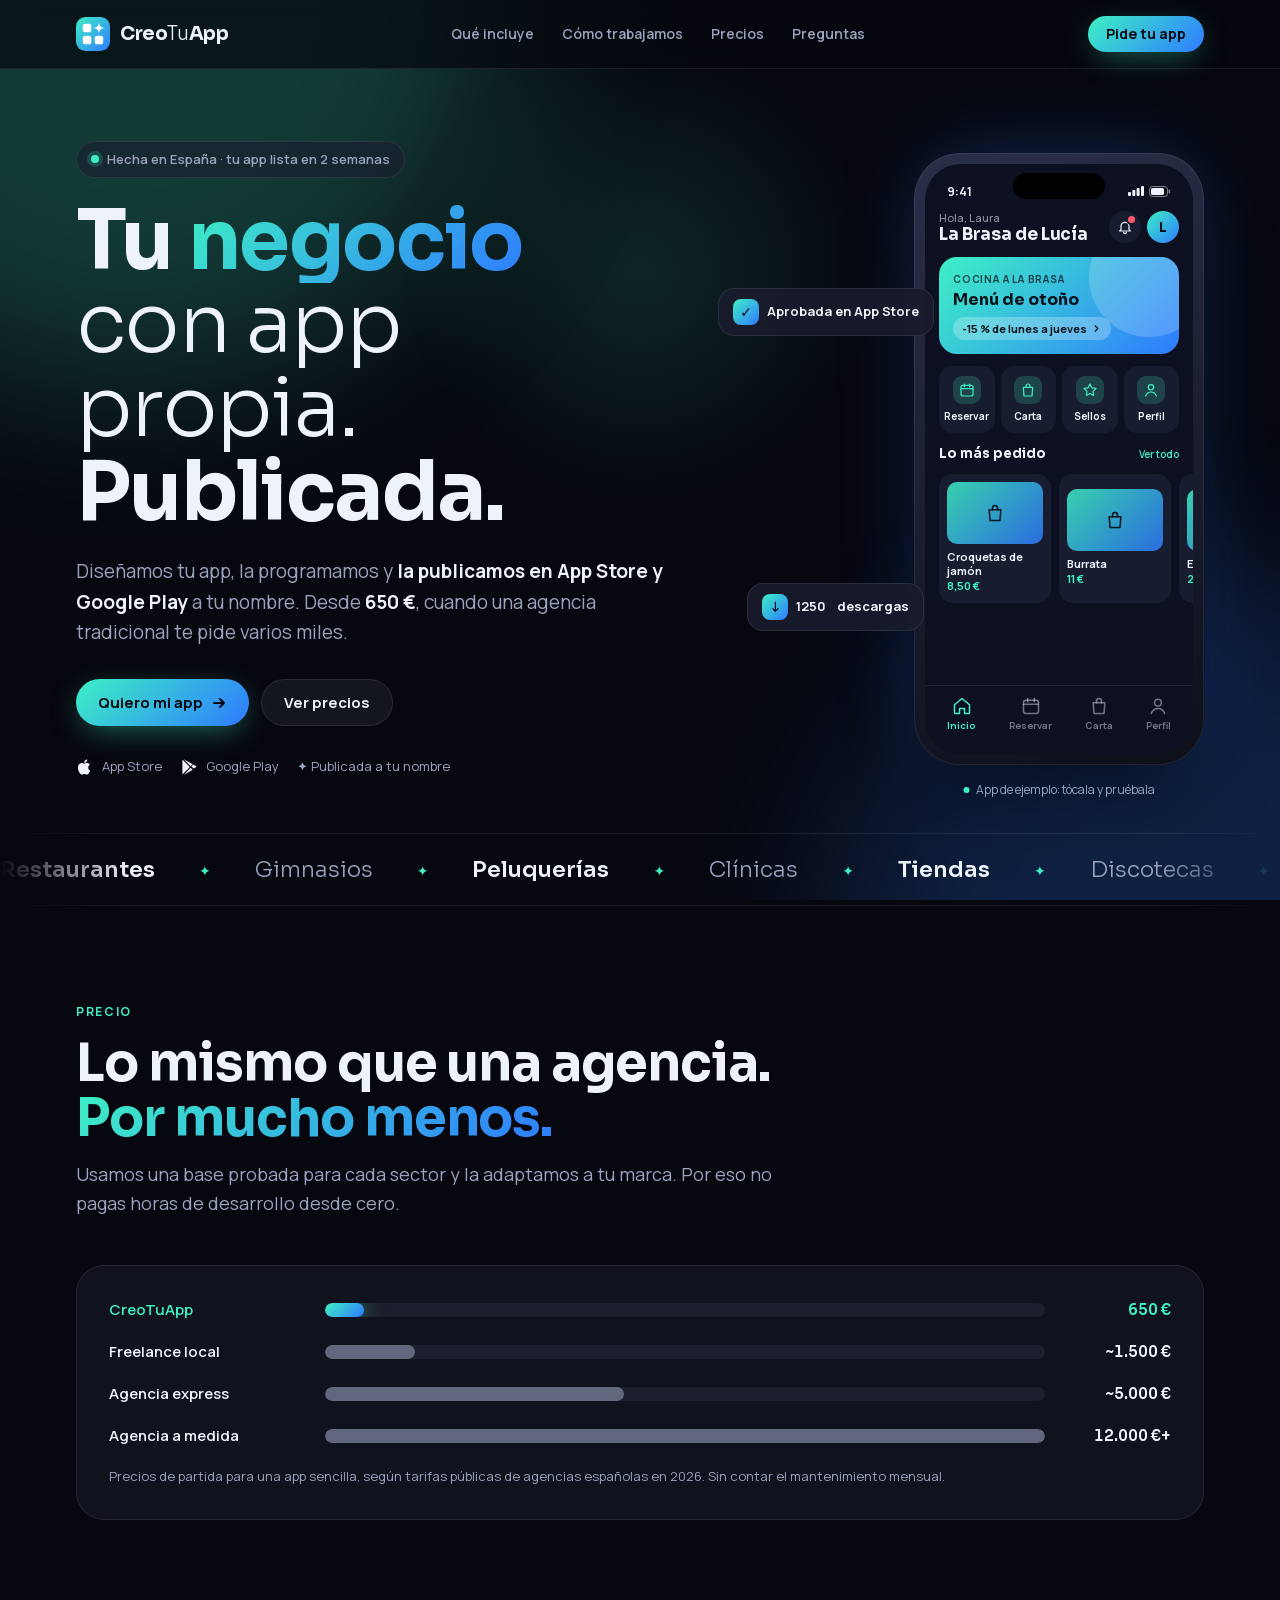
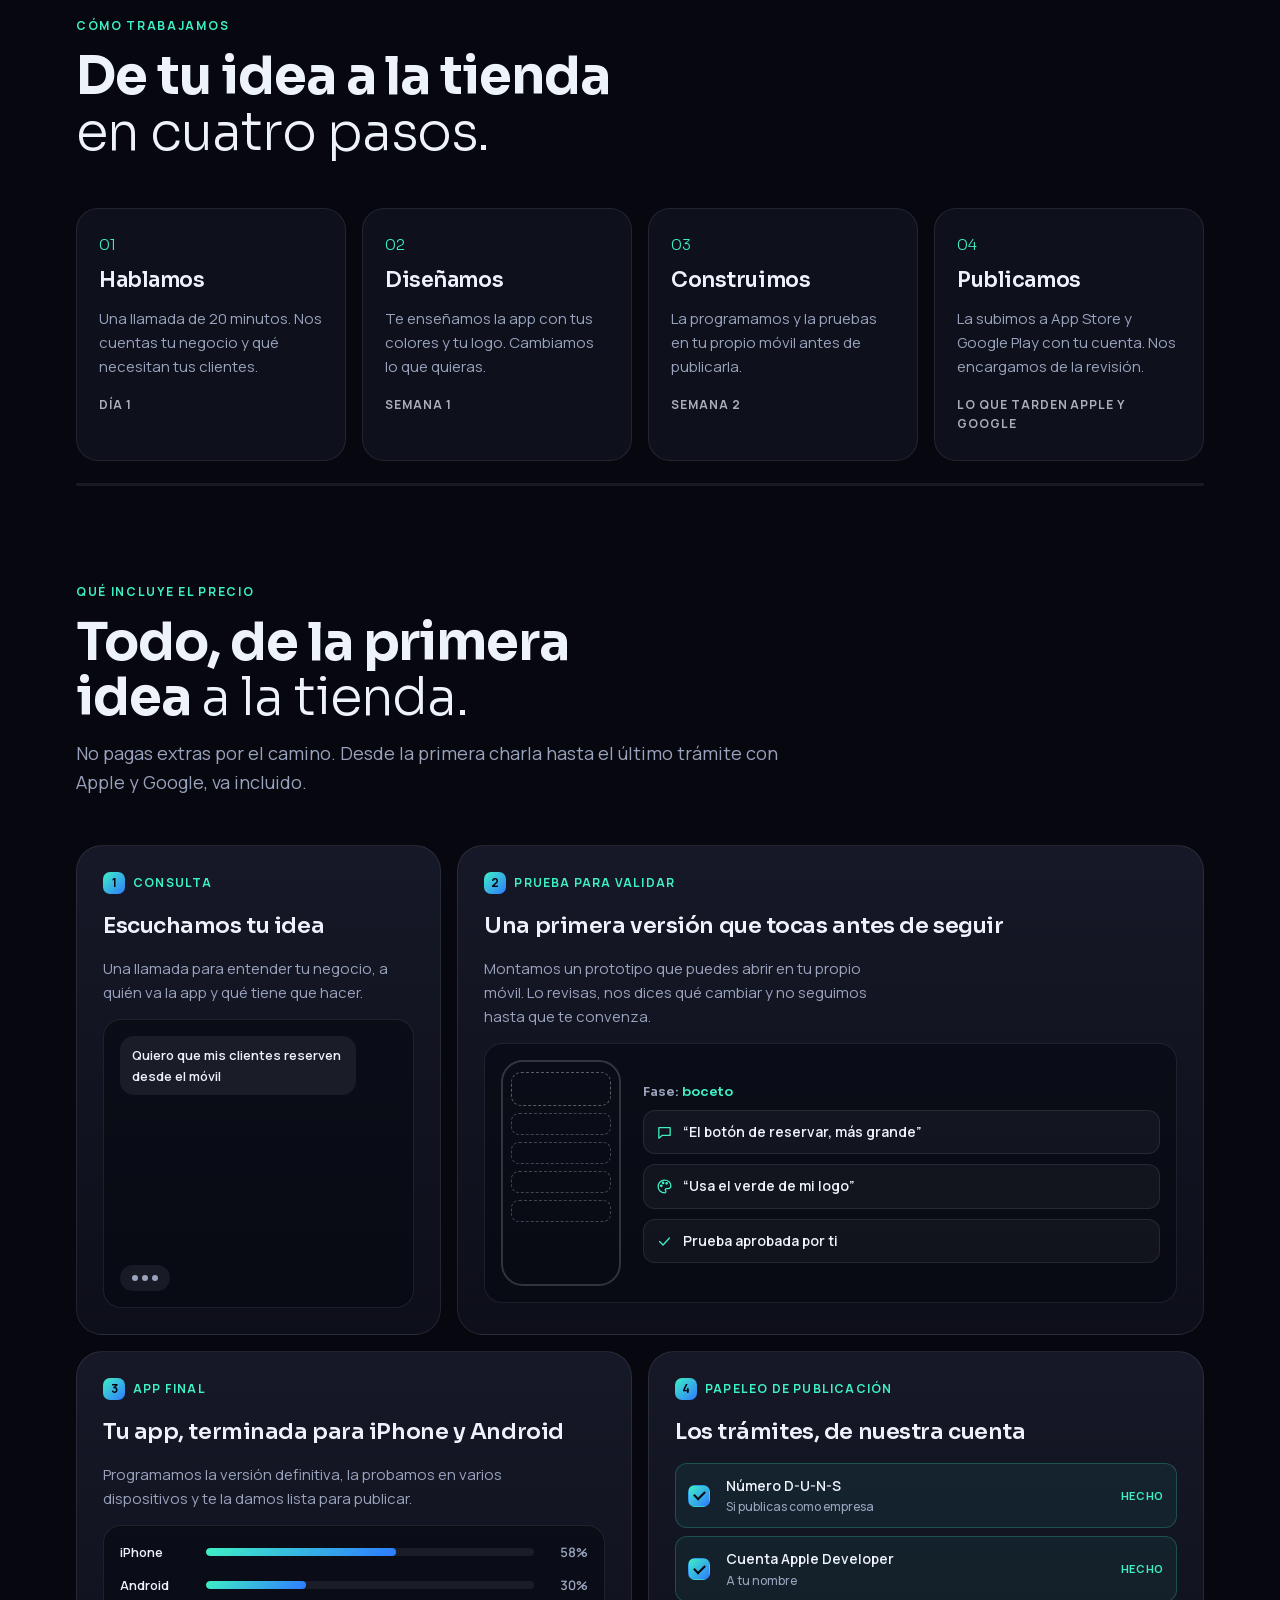
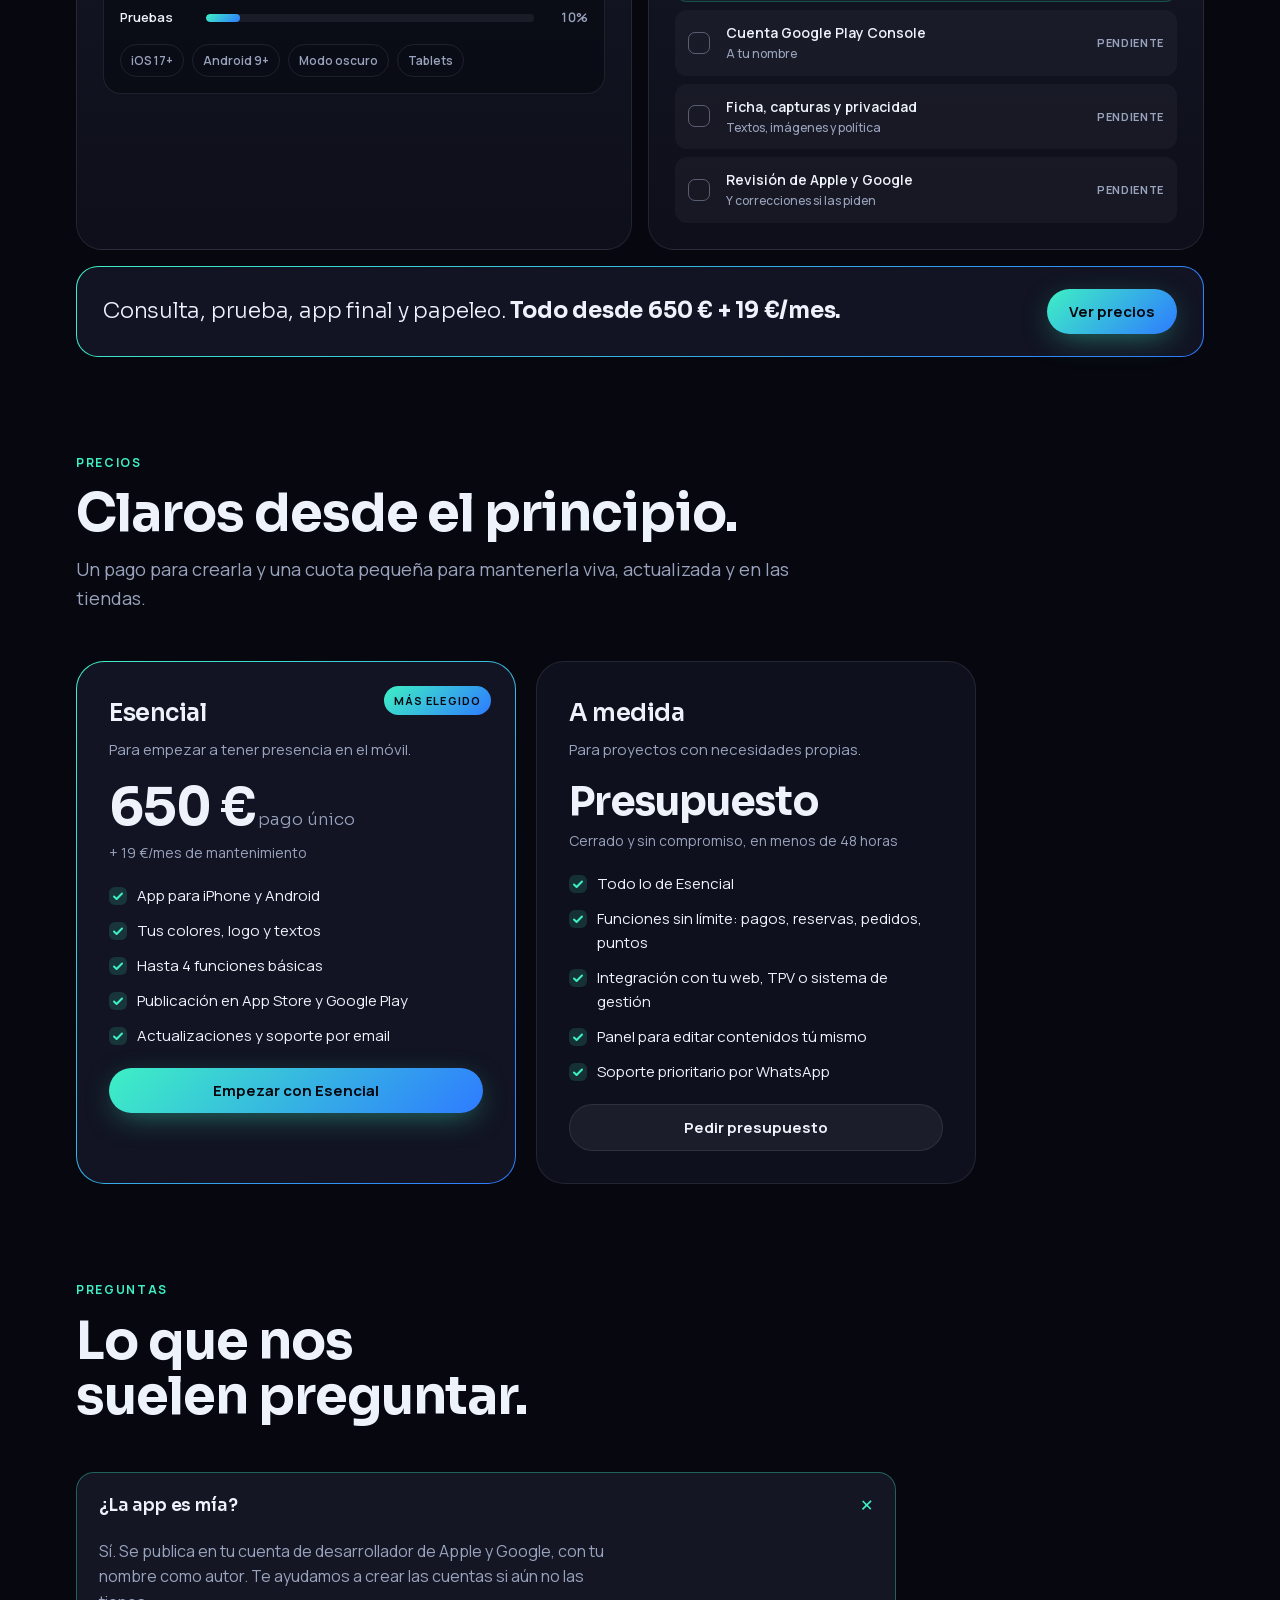
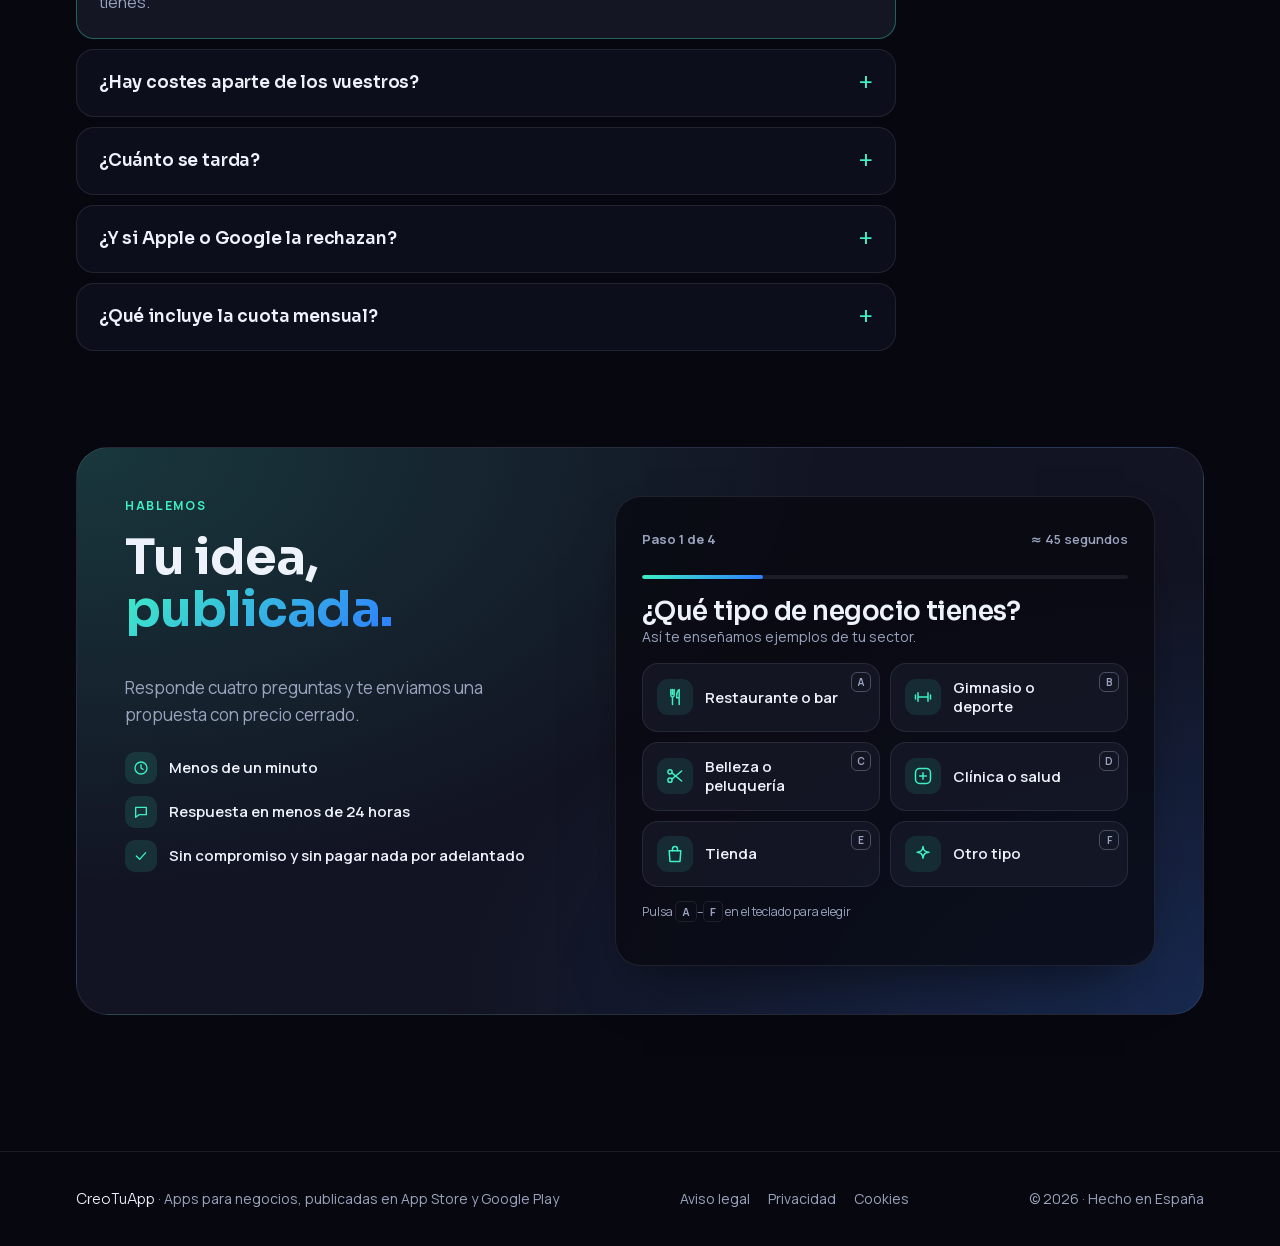
==== index.html @ 550c9c78 "Primera versión de la web de CreoTuApp Co-Authored-By: Claude Opus 5.5 <noreply@anthropic.com> Claud" ====
<!doctype html>
<html lang="es">
<head>
<meta charset="utf-8">
<meta name="viewport" content="width=device-width, initial-scale=1, viewport-fit=cover">
<title>CreoTuApp · Tu app, publicada en App Store y Google Play</title>
<meta name="description" content="Creamos la app de tu negocio y la publicamos en App Store y Google Play a tu nombre. Desde 650 € + 19 €/mes. Hecha en España.">
<meta name="theme-color" content="#07080F">
<link rel="icon" type="image/svg+xml" href="favicon.svg">
<link rel="apple-touch-icon" href="apple-touch-icon.png">
<link rel="preload" href="fonts/sora.woff2" as="font" type="font/woff2" crossorigin>
<link rel="preload" href="fonts/manrope.woff2" as="font" type="font/woff2" crossorigin>
<meta property="og:type" content="website">
<meta property="og:locale" content="es_ES">
<meta property="og:site_name" content="CreoTuApp">
<meta property="og:title" content="CreoTuApp · Tu idea, publicada">
<meta property="og:description" content="Creamos la app de tu negocio y la publicamos en App Store y Google Play a tu nombre. Desde 650 € + 19 €/mes. Hecha en España.">
<meta property="og:url" content="https://creotuapp.com/">
<meta property="og:image" content="https://creotuapp.com/og.png">
<link rel="canonical" href="https://creotuapp.com/">
<meta name="twitter:card" content="summary_large_image">
<script type="application/ld+json">{"@context":"https://schema.org","@type":"ProfessionalService","name":"CreoTuApp","description":"Creamos la app de tu negocio y la publicamos en App Store y Google Play a tu nombre. Desde 650 € + 19 €/mes. Hecha en España.","url":"https://creotuapp.com/","areaServed":"ES","priceRange":"desde 650 €"}</script>
<style>html{-webkit-text-size-adjust:100%}body{margin:0}img{max-width:100%}[hidden]{display:none!important}</style>
<link rel="stylesheet" href="fonts.css">
<style>
/* Layout: una sola columna oscura "Aurora"; héroe con móvil que se construye, configurador en vivo, precios y contacto. Diseño de un solo tema (oscuro) por marca. */
:root {
  --noche: #07080F;
  --grafito: #1A1D2E;
  --grafito-2: #121423;
  --hielo: #EEF2FA;
  --niebla: #9AA3BD;
  --menta: #3EF0C4;
  --azur: #2E7BFF;
  --linea: rgba(238,242,250,.09);
  --aurora: linear-gradient(135deg, var(--menta), var(--azur));
  --f-display: "Sora", "Avenir Next", "Segoe UI", system-ui, sans-serif;
  --f-text: "Manrope", "Segoe UI", system-ui, sans-serif;
  --r: 22px;
  color-scheme: dark;
}
* { box-sizing: border-box; }
[hidden] { display: none !important; }
html { scroll-behavior: smooth; }
body {
  background: var(--noche); color: var(--hielo);
  font-family: var(--f-text); font-size: 16px; line-height: 1.6;
  overflow-x: hidden;
  -webkit-font-smoothing: antialiased;
}
body::before { content: ""; position: fixed; inset: 0 0 auto; height: env(safe-area-inset-top, 0px); z-index: 60; background: var(--noche); }
.wrap { width: 100%; max-width: 1160px; margin: 0 auto; padding-left: max(16px, env(safe-area-inset-left, 0px)); padding-right: max(16px, env(safe-area-inset-right, 0px)); }
h1, h2, h3 { font-family: var(--f-display); margin: 0; text-wrap: balance; letter-spacing: -0.02em; }
p { margin: 0; }
a { color: inherit; }
.grad { background: var(--aurora); -webkit-background-clip: text; background-clip: text; color: transparent; }
.thin { font-weight: 300; }
.eyebrow { font-size: 12px; font-weight: 700; letter-spacing: .14em; text-transform: uppercase; color: var(--menta); }
:focus-visible { outline: 2px solid var(--menta); outline-offset: 3px; border-radius: 8px; }

/* Fondo aurora que sigue al cursor */
.glow { position: fixed; inset: 0; pointer-events: none; z-index: 0; overflow: hidden; }
.glow::before, .glow::after { content: ""; position: absolute; width: 60vmax; height: 60vmax; border-radius: 50%; filter: blur(90px); opacity: .22; }
.glow::before { background: var(--menta); top: -30vmax; left: -20vmax; animation: drift 18s ease-in-out infinite alternate; }
.glow::after { background: var(--azur); bottom: -35vmax; right: -25vmax; animation: drift 22s ease-in-out infinite alternate-reverse; }
.spot { position: fixed; width: 520px; height: 520px; border-radius: 50%; pointer-events: none; z-index: 0; background: radial-gradient(circle, rgba(62,240,196,.13), transparent 65%); transform: translate(-50%,-50%); left: 50%; top: 30%; transition: opacity .3s; }
@keyframes drift { to { transform: translate(8vmax, 6vmax) scale(1.1); } }
main, header, footer { position: relative; z-index: 1; }

/* Cabecera */
header { position: sticky; top: env(safe-area-inset-top, 0px); z-index: 50; backdrop-filter: blur(14px); -webkit-backdrop-filter: blur(14px); background: rgba(7,8,15,.7); border-bottom: 1px solid var(--linea); }
.nav { display: flex; align-items: center; justify-content: space-between; gap: 16px; height: 68px; }
.brand { display: flex; align-items: center; gap: 10px; text-decoration: none; font-family: var(--f-display); font-size: 19px; letter-spacing: -0.02em; }
.brand svg { width: 34px; height: 34px; flex: none; }
.brand b { font-weight: 700; } .brand span { font-weight: 300; }
.links { display: flex; gap: 28px; font-size: 14px; font-weight: 600; }
.links a { text-decoration: none; color: var(--niebla); transition: color .2s; }
.links a:hover { color: var(--hielo); }
.btn { display: inline-flex; align-items: center; justify-content: center; gap: 8px; border: 0; cursor: pointer; font: 700 15px/1 var(--f-text); padding: 15px 22px; border-radius: 999px; text-decoration: none; transition: transform .2s, box-shadow .2s, background .2s; white-space: nowrap; }
.btn-p { background: var(--aurora); color: var(--noche); box-shadow: 0 8px 30px -8px rgba(62,240,196,.5); }
.btn-p:hover { transform: translateY(-2px); box-shadow: 0 14px 40px -8px rgba(46,123,255,.6); }
.btn-g { background: rgba(238,242,250,.06); color: var(--hielo); border: 1px solid var(--linea); }
.btn-g:hover { background: rgba(238,242,250,.12); }
.nav .btn { padding: 11px 18px; font-size: 14px; }
@media (max-width: 820px) { .links { display: none; } }

/* Héroe */
.hero { padding-block: 72px 56px; display: grid; grid-template-columns: 1.1fr .9fr; gap: 48px; align-items: center; }
.hero > * { min-width: 0; }
.pill { display: inline-flex; align-items: center; gap: 8px; padding: 7px 14px 7px 8px; border-radius: 999px; border: 1px solid var(--linea); background: rgba(26,29,46,.6); font-size: 13px; font-weight: 600; color: var(--niebla); }
.pill i { width: 8px; height: 8px; border-radius: 50%; background: var(--menta); box-shadow: 0 0 0 4px rgba(62,240,196,.18); animation: pulse 2s infinite; margin-left: 6px; }
@keyframes pulse { 50% { box-shadow: 0 0 0 8px rgba(62,240,196,0); } }
.hero h1 { font-size: clamp(42px, 6.6vw, 82px); line-height: 1.02; margin-top: 22px; }
.rot { display: inline-block; position: relative; }
.rot-word { display: inline-block; transition: opacity .35s, transform .35s, filter .35s; }
.rot-word.out { opacity: 0; transform: translateY(14px); filter: blur(6px); }
.lead { font-size: 19px; color: var(--niebla); max-width: 34em; margin-top: 22px; }
.lead strong { color: var(--hielo); }
.cta-row { display: flex; flex-wrap: wrap; gap: 12px; margin-top: 32px; }
.stores { display: flex; flex-wrap: wrap; gap: 18px; margin-top: 30px; font-size: 13px; color: var(--niebla); align-items: center; }
.stores span { display: inline-flex; gap: 8px; align-items: center; }
.stores svg { width: 18px; height: 18px; fill: var(--hielo); }

/* Teléfono */
.phone-stage { position: relative; display: grid; place-items: center; perspective: 1200px; }
.phone { width: 290px; max-width: 100%; aspect-ratio: 9/19; border-radius: 46px; padding: 11px; background: linear-gradient(160deg, #2a2f48, #0d0f1a); box-shadow: 0 40px 80px -20px rgba(0,0,0,.8), 0 0 0 1px rgba(255,255,255,.08) inset, 0 0 90px -20px rgba(46,123,255,.45); transform-style: preserve-3d; transition: transform .15s ease-out; }
.screen { position: relative; width: 100%; height: 100%; border-radius: 36px; overflow: hidden; background: var(--app-bg, #0f1222); display: flex; flex-direction: column; transition: background .5s; }
.notch { position: absolute; top: 9px; left: 50%; transform: translateX(-50%); width: 92px; height: 26px; border-radius: 20px; background: #000; z-index: 3; }
.float { position: absolute; padding: 10px 14px; border-radius: 16px; background: rgba(26,29,46,.85); backdrop-filter: blur(10px); -webkit-backdrop-filter: blur(10px); border: 1px solid var(--linea); font-size: 13px; font-weight: 700; display: flex; align-items: center; gap: 8px; animation: bob 5s ease-in-out infinite; white-space: nowrap; }
.float .dot { width: 26px; height: 26px; border-radius: 8px; background: var(--aurora); display: grid; place-items: center; color: var(--noche); font-size: 14px; }
.f1 { top: 22%; left: 0; } .f2 { bottom: 22%; left: 6%; animation-delay: -2.5s; }
@media (min-width: 901px) { .phone-stage { justify-items: end; } .phone-stage .ma-hint { left: auto; right: 145px; transform: translateX(50%); } }
@keyframes bob { 50% { transform: translateY(-10px); } }
@media (max-width: 900px) { .hero { grid-template-columns: 1fr; padding-block: 48px 64px; } .float { display: none; } }

/* Mini app dentro del móvil */
.screen { --a: linear-gradient(135deg,#3EF0C4,#2E7BFF); --as: #3EF0C4; --bg: #0f1222; --card: #191d33; --fg: #EEF2FA; --on: #07101a;
  background: var(--bg); color: var(--fg); font: 500 12px/1.4 var(--f-text); text-align: left; user-select: none; -webkit-user-select: none; }
:where(.screen) button { font: inherit; color: inherit; background: none; border: 0; padding: 0; cursor: pointer; text-align: inherit; }
.ma-status { display: flex; justify-content: space-between; align-items: center; padding: 14px 22px 0; height: 40px; font: 700 12px var(--f-text); flex: none; position: relative; z-index: 2; }
.ma-status svg { display: block; }
.ma-status .ri { display: flex; gap: 5px; align-items: center; }
.ma-view { flex: 1; overflow-y: auto; overflow-x: hidden; padding: 6px 14px 14px; scrollbar-width: none; position: relative; }
.ma-view::-webkit-scrollbar { display: none; }
.ma-view > * + * { margin-top: 12px; }
.ma-fade { animation: maIn .35s ease both; }
@keyframes maIn { from { opacity: 0; transform: translateY(8px); } }
.mut { color: color-mix(in srgb, var(--fg) 58%, transparent); }
.ma-head { display: flex; justify-content: space-between; align-items: center; gap: 8px; }
.ma-head small { display: block; font-size: 11px; }
.ma-head b { display: block; font: 700 17px/1.15 var(--f-display); letter-spacing: -0.02em; word-break: break-word; }
.ma-icons { display: flex; gap: 6px; flex: none; }
.ma-ib { width: 32px; height: 32px; border-radius: 50%; background: var(--card); display: grid; place-items: center; position: relative; }
.ma-ib .bd { position: absolute; top: 5px; right: 6px; width: 7px; height: 7px; border-radius: 50%; background: #FF5A6E; box-shadow: 0 0 0 2px var(--card); }
.ma-av { width: 32px; height: 32px; border-radius: 50%; background: var(--a); color: var(--on); display: grid; place-items: center; font: 700 13px var(--f-display); }
.ma-banner { display: block; width: 100%; border-radius: 18px; padding: 14px; background: var(--a); color: var(--on); position: relative; overflow: hidden; }
.ma-banner::after { content: ""; position: absolute; width: 120px; height: 120px; border-radius: 50%; right: -30px; top: -40px; background: rgba(255,255,255,.18); }
.ma-banner small { font-size: 10px; font-weight: 800; letter-spacing: .08em; text-transform: uppercase; opacity: .75; }
.ma-banner b { display: block; font: 700 16px/1.2 var(--f-display); margin-top: 2px; }
.ma-banner span { display: inline-flex; align-items: center; gap: 4px; margin-top: 8px; font-size: 11px; font-weight: 700; background: rgba(255,255,255,.25); padding: 4px 9px; border-radius: 99px; }
.ma-quick { display: grid; grid-template-columns: repeat(4, 1fr); gap: 6px; }
.ma-q { display: grid; justify-items: center; gap: 5px; font-size: 10px; font-weight: 700; padding: 10px 2px; border-radius: 14px; background: var(--card); text-align: center !important; }
.ma-q i { width: 28px; height: 28px; border-radius: 9px; display: grid; place-items: center; background: color-mix(in srgb, var(--as) 18%, transparent); color: var(--as); }
.ma-sec { display: flex; justify-content: space-between; align-items: baseline; font: 700 13px var(--f-display); }
.ma-sec small { font: 600 10px var(--f-text); color: var(--as); }
.ma-h { display: flex; gap: 8px; overflow-x: auto; scrollbar-width: none; margin-inline: -14px; padding-inline: 14px; }
.ma-h::-webkit-scrollbar { display: none; }
.ma-tile { flex: none; width: 112px; border-radius: 14px; background: var(--card); padding: 8px; }
.ma-tile .im { height: 62px; border-radius: 10px; background: var(--a); opacity: .85; display: grid; place-items: center; color: var(--on); margin-bottom: 6px; }
.ma-tile b { display: block; font-size: 11px; line-height: 1.25; }
.ma-tile span { font-size: 11px; font-weight: 700; color: var(--as); }
.ma-card { border-radius: 16px; background: var(--card); padding: 12px; }
.ma-next { display: flex; gap: 10px; align-items: center; border: 1px solid color-mix(in srgb, var(--as) 45%, transparent); }
.ma-next i { width: 34px; height: 34px; border-radius: 10px; background: var(--a); color: var(--on); display: grid; place-items: center; flex: none; }
.ma-next b { display: block; font-size: 12px; }
.ma-title { font: 700 18px/1.2 var(--f-display); letter-spacing: -0.02em; }
.ma-lbl { font-size: 10px; font-weight: 800; letter-spacing: .08em; text-transform: uppercase; }
.ma-days { display: flex; gap: 6px; overflow-x: auto; scrollbar-width: none; margin-inline: -14px; padding-inline: 14px; margin-top: 6px !important; }
.ma-days::-webkit-scrollbar { display: none; }
.ma-day { flex: none; width: 42px; padding: 7px 0; border-radius: 12px; background: var(--card); display: grid; justify-items: center; font-size: 10px; text-align: center !important; transition: background .2s; }
.ma-day b { font: 700 15px var(--f-display); }
.ma-day.sel { background: var(--a); color: var(--on); }
.ma-times { display: grid; grid-template-columns: repeat(4, 1fr); gap: 6px; margin-top: 6px !important; }
.ma-t { padding: 8px 0; border-radius: 10px; background: var(--card); font-weight: 700; font-size: 11px; text-align: center !important; transition: all .2s; border: 1px solid transparent !important; }
.ma-t.sel { border-color: var(--as) !important; color: var(--as); background: color-mix(in srgb, var(--as) 14%, var(--card)); }
.ma-t:disabled { opacity: .3; text-decoration: line-through; cursor: default; }
.ma-row { display: flex; align-items: center; justify-content: space-between; gap: 8px; }
.ma-step { display: flex; align-items: center; gap: 10px; }
.ma-step button { width: 28px; height: 28px; border-radius: 50%; background: var(--card); display: grid; place-items: center; }
.ma-step b { font: 700 15px var(--f-display); min-width: 16px; text-align: center; }
.ma-chips { display: flex; flex-wrap: wrap; gap: 6px; margin-top: 6px !important; }
.ma-chip { padding: 6px 10px; border-radius: 99px; background: var(--card); font-size: 11px; font-weight: 700; border: 1px solid transparent !important; }
.ma-chip.sel { border-color: var(--as) !important; color: var(--as); }
.ma-btn { display: flex !important; width: 100%; justify-content: center; align-items: center; gap: 6px; padding: 12px; border-radius: 14px; background: var(--a) !important; color: var(--on) !important; font-weight: 800 !important; font-size: 13px !important; text-align: center !important; transition: opacity .2s, transform .15s; }
.ma-btn:disabled { opacity: .35; cursor: default; }
.ma-btn:not(:disabled):active { transform: scale(.97); }
.ma-cats { display: flex; gap: 6px; overflow-x: auto; scrollbar-width: none; }
.ma-cats::-webkit-scrollbar { display: none; }
.ma-cat { flex: none; padding: 7px 12px; border-radius: 99px; background: var(--card); font-size: 11px; font-weight: 700; }
.ma-cat.sel { background: var(--fg) !important; color: var(--bg) !important; }
.ma-item { display: flex; gap: 10px; align-items: center; padding: 10px; border-radius: 14px; background: var(--card); }
.ma-item .im { width: 44px; height: 44px; border-radius: 11px; background: var(--a); opacity: .8; flex: none; display: grid; place-items: center; color: var(--on); }
.ma-item .tx { flex: 1; min-width: 0; }
.ma-item b { display: block; font-size: 12px; line-height: 1.25; }
.ma-item small { display: block; font-size: 10px; }
.ma-item .pr { font-weight: 800; font-size: 11px; color: var(--as); margin-top: 2px; display: block; }
.ma-add { width: 28px; height: 28px; border-radius: 9px; background: var(--a) !important; color: var(--on) !important; display: grid; place-items: center; flex: none; position: relative; transition: transform .15s; }
.ma-add:active { transform: scale(.88); }
.ma-add .q { position: absolute; top: -6px; right: -6px; min-width: 16px; height: 16px; border-radius: 8px; background: var(--fg); color: var(--bg); font-size: 9px; font-weight: 800; display: grid; place-items: center; padding: 0 3px; }
.ma-mini { padding: 6px 9px; border-radius: 9px; font-size: 10px; font-weight: 800; border: 1px solid var(--as) !important; color: var(--as) !important; flex: none; }
.ma-cart { position: sticky; bottom: 0; display: flex !important; width: 100%; justify-content: space-between; align-items: center; padding: 11px 14px; border-radius: 14px; background: var(--fg) !important; color: var(--bg) !important; font-weight: 800 !important; font-size: 12px !important; box-shadow: 0 10px 24px -8px rgba(0,0,0,.5); animation: maIn .3s ease both; }
.ma-cart span:first-child { display: inline-flex; gap: 6px; align-items: center; }
.ma-cart em { font-style: normal; background: var(--as); color: var(--on); border-radius: 99px; padding: 1px 7px; font-size: 10px; }
.ma-prof { display: grid; justify-items: center; gap: 4px; text-align: center; padding-top: 4px; }
.ma-prof .ma-av { width: 58px; height: 58px; font-size: 22px; }
.ma-prof b { font: 700 16px var(--f-display); margin-top: 4px; }
.ma-pts { background: var(--a); color: var(--on); border-radius: 16px; padding: 12px; }
.ma-pts .ma-row b { font: 700 20px var(--f-display); }
.ma-pbar { height: 6px; border-radius: 6px; background: rgba(255,255,255,.3); margin-top: 8px; overflow: hidden; }
.ma-pbar i { display: block; height: 100%; background: currentColor; border-radius: 6px; transition: width .6s; }
.ma-pts small { display: block; font-size: 10px; margin-top: 6px; opacity: .8; }
.ma-list { border-radius: 16px; background: var(--card); overflow: hidden; }
.ma-li { display: flex !important; width: 100%; align-items: center; gap: 10px; padding: 11px 12px; font-size: 12px; font-weight: 600; }
.ma-li + .ma-li { border-top: 1px solid color-mix(in srgb, var(--fg) 8%, transparent) !important; }
.ma-li > span:nth-child(2) { flex: 1; }
.ma-li i { color: var(--as); display: grid; }
.ma-tg { width: 34px; height: 20px; border-radius: 10px; background: color-mix(in srgb, var(--fg) 25%, transparent); position: relative; transition: background .2s; flex: none; }
.ma-tg::after { content: ""; position: absolute; top: 2px; left: 2px; width: 16px; height: 16px; border-radius: 50%; background: #fff; transition: transform .2s; }
.ma-tg.on { background: var(--as); }
.ma-tg.on::after { transform: translateX(14px); }
.ma-tabs { display: flex; justify-content: space-around; padding: 8px 6px 20px; border-top: 1px solid color-mix(in srgb, var(--fg) 8%, transparent); background: var(--bg); flex: none; position: relative; z-index: 2; }
.ma-tab { display: grid; justify-items: center; gap: 3px; font-size: 9.5px; font-weight: 700; color: color-mix(in srgb, var(--fg) 45%, transparent) !important; padding: 2px 6px; text-align: center !important; transition: color .2s; }
.ma-tab.sel { color: var(--as) !important; }
.ma-toast { position: absolute; left: 12px; right: 12px; bottom: 76px; z-index: 5; padding: 10px 12px; border-radius: 12px; background: var(--fg); color: var(--bg); font-weight: 700; font-size: 11px; display: flex; gap: 8px; align-items: center; animation: maToast 2.2s ease both; pointer-events: none; }
@keyframes maToast { 0% { opacity: 0; transform: translateY(10px); } 12%, 85% { opacity: 1; transform: none; } 100% { opacity: 0; } }
.ma-sheet { position: absolute; inset: 0; z-index: 6; background: color-mix(in srgb, var(--bg) 70%, transparent); backdrop-filter: blur(6px); -webkit-backdrop-filter: blur(6px); display: flex; align-items: flex-end; animation: maFade .25s ease both; }
@keyframes maFade { from { opacity: 0; } }
.ma-sheet > div { width: 100%; background: var(--card); border-radius: 24px 24px 0 0; padding: 20px 16px 28px; display: grid; gap: 10px; justify-items: center; text-align: center; animation: maUp .35s cubic-bezier(.2,.8,.2,1) both; }
@keyframes maUp { from { transform: translateY(100%); } }
.ma-ok { width: 54px; height: 54px; border-radius: 50%; background: var(--a); color: var(--on); display: grid; place-items: center; animation: maPop .5s .15s cubic-bezier(.3,1.6,.5,1) both; }
@keyframes maPop { from { transform: scale(0); } }
.ma-sheet b { font: 700 16px var(--f-display); }
.ma-sum { width: 100%; display: grid; gap: 4px; padding: 10px; border-radius: 12px; background: var(--bg); font-size: 11px; }
.ma-sum div { display: flex; justify-content: space-between; }
.ma-finger { position: absolute; z-index: 9; width: 30px; height: 30px; margin: -15px 0 0 -15px; border-radius: 50%; background: rgba(255,255,255,.35); border: 2px solid rgba(255,255,255,.8); pointer-events: none; animation: maTap .6s ease both; }
@keyframes maTap { 0% { transform: scale(1.6); opacity: 0; } 40% { transform: scale(1); opacity: 1; } 100% { transform: scale(.8); opacity: 0; } }
.ma-hint { position: absolute; left: 50%; bottom: -34px; transform: translateX(-50%); font-size: 12px; color: var(--niebla); white-space: nowrap; display: flex; gap: 6px; align-items: center; }
.ma-hint i { width: 6px; height: 6px; border-radius: 50%; background: var(--menta); }

/* Marquesina */
.marquee { border-block: 1px solid var(--linea); overflow: hidden; padding-block: 18px; mask-image: linear-gradient(90deg, transparent, #000 10%, #000 90%, transparent); -webkit-mask-image: linear-gradient(90deg, transparent, #000 10%, #000 90%, transparent); }
.track { display: flex; gap: 44px; width: max-content; animation: slide 36s linear infinite; font-family: var(--f-display); font-size: 22px; font-weight: 300; color: var(--niebla); }
.track b { color: var(--hielo); font-weight: 600; }
.track span::after { content: "✦"; margin-left: 44px; color: var(--menta); font-size: 14px; vertical-align: middle; }
@keyframes slide { to { transform: translateX(-50%); } }

/* Secciones */
section { padding-block: 96px; }
.sec-head { display: grid; gap: 14px; max-width: 720px; margin-bottom: 48px; }
.sec-head h2 { font-size: clamp(32px, 4.4vw, 52px); line-height: 1.06; }
.sec-head p { color: var(--niebla); font-size: 18px; }
@media (max-width: 600px) { section { padding-block: 64px; } }

/* Configurador */
.builder { display: grid; grid-template-columns: 1fr 380px; gap: 32px; align-items: start; }
.builder > * { min-width: 0; }
.panel { background: linear-gradient(180deg, rgba(26,29,46,.85), rgba(18,20,35,.85)); border: 1px solid var(--linea); border-radius: 28px; padding: 28px; display: grid; gap: 26px; }
.field { display: grid; gap: 12px; }
.field > label, .field > .lbl { font-size: 13px; font-weight: 700; color: var(--niebla); letter-spacing: .04em; }
.field input[type=text] { width: 100%; background: rgba(7,8,15,.6); border: 1px solid var(--linea); color: var(--hielo); border-radius: 14px; padding: 14px 16px; font: 600 17px var(--f-text); transition: border-color .2s; }
.field input[type=text]:focus { outline: none; border-color: var(--menta); }
.chips { display: flex; flex-wrap: wrap; gap: 8px; }
.chip { cursor: pointer; border: 1px solid var(--linea); background: rgba(7,8,15,.5); color: var(--hielo); border-radius: 999px; padding: 10px 15px; font: 600 14px var(--f-text); display: inline-flex; gap: 7px; align-items: center; transition: all .2s; }
.chip:hover { border-color: rgba(62,240,196,.5); }
.chip[aria-pressed="true"] { background: rgba(62,240,196,.12); border-color: var(--menta); color: var(--menta); }
.swatches { display: flex; flex-wrap: wrap; gap: 10px; }
.sw { width: 40px; height: 40px; border-radius: 12px; border: 2px solid transparent; cursor: pointer; background: var(--c); transition: transform .2s; padding: 0; }
.sw:hover { transform: scale(1.08); }
.sw[aria-pressed="true"] { border-color: var(--hielo); box-shadow: 0 0 0 3px var(--noche) inset; }
.feats { display: grid; grid-template-columns: repeat(2, minmax(0,1fr)); gap: 8px; }
.feat { display: flex; align-items: center; gap: 10px; padding: 12px 14px; border-radius: 14px; border: 1px solid var(--linea); background: rgba(7,8,15,.5); cursor: pointer; font-size: 14px; font-weight: 600; transition: border-color .2s, background .2s; user-select: none; }
.feat input { appearance: none; -webkit-appearance: none; width: 20px; height: 20px; border-radius: 6px; border: 1.5px solid var(--niebla); margin: 0; flex: none; display: grid; place-items: center; transition: all .2s; }
.feat input:checked { background: var(--aurora); border-color: transparent; }
.feat input:checked::after { content: ""; width: 9px; height: 5px; border-left: 2px solid var(--noche); border-bottom: 2px solid var(--noche); transform: rotate(-45deg) translate(1px,-1px); }
.feat:has(input:checked) { border-color: rgba(62,240,196,.45); background: rgba(62,240,196,.06); }
.feat small { margin-left: auto; color: var(--niebla); font-weight: 500; font-size: 12px; }
@media (max-width: 520px) { .feats { grid-template-columns: 1fr; } }
.quote { display: flex; flex-wrap: wrap; align-items: end; justify-content: space-between; gap: 16px; padding-top: 22px; border-top: 1px solid var(--linea); }
.quote .big { font: 700 44px/1 var(--f-display); letter-spacing: -0.03em; font-variant-numeric: tabular-nums; }
.quote .big small { font-size: 18px; font-weight: 300; color: var(--niebla); }
.quote p { color: var(--niebla); font-size: 14px; }
.side-phone { position: sticky; top: 100px; display: grid; justify-items: center; gap: 16px; }
.side-phone .phone { width: 280px; }
.side-phone p { font-size: 13px; color: var(--niebla); text-align: center; }
@media (max-width: 900px) { .builder { grid-template-columns: 1fr; } .side-phone { position: static; order: -1; } }

/* Calculadora: resultado */
.calc-res { position: sticky; top: 96px; border-radius: 28px; padding: 28px; display: grid; gap: 18px; background: linear-gradient(var(--grafito-2), var(--grafito-2)) padding-box, var(--aurora) border-box; border: 1.5px solid transparent; box-shadow: 0 30px 70px -30px rgba(46,123,255,.45); }
.cr-plan { display: flex; justify-content: space-between; align-items: center; gap: 10px; font: 600 22px var(--f-display); letter-spacing: -0.02em; }
.cr-badge { font: 800 11px var(--f-text); letter-spacing: .08em; text-transform: uppercase; padding: 6px 10px; border-radius: 99px; background: rgba(62,240,196,.12); color: var(--menta); white-space: nowrap; }
.cr-price { font: 700 52px/1 var(--f-display); letter-spacing: -0.03em; font-variant-numeric: tabular-nums; }
.cr-price small { font-size: 18px; font-weight: 300; color: var(--niebla); letter-spacing: 0; }
.cr-price.custom { font-size: 40px; }
.cr-meter { display: grid; gap: 8px; font-size: 13px; font-weight: 600; color: var(--niebla); }
.cr-segs { display: grid; grid-template-columns: repeat(4, 1fr); gap: 5px; }
.cr-segs i { height: 6px; border-radius: 6px; background: rgba(238,242,250,.08); transition: background .3s; }
.cr-segs i.on { background: var(--aurora); }
.cr-segs.over i { background: linear-gradient(90deg, #A98BFF, #2E7BFF); }
.cr-list { list-style: none; margin: 0; padding: 16px 0 0; border-top: 1px solid var(--linea); display: grid; gap: 9px; font-size: 14px; font-weight: 600; }
.cr-list li { display: flex; gap: 10px; align-items: center; animation: maIn .3s ease both; }
.cr-list li::before { content: ""; width: 18px; height: 18px; flex: none; border-radius: 6px; background: rgba(62,240,196,.15) url("data:image/svg+xml,%3Csvg xmlns='http://www.w3.org/2000/svg' viewBox='0 0 18 18'%3E%3Cpath d='M5 9.5l2.6 2.5L13 6.5' fill='none' stroke='%233EF0C4' stroke-width='2' stroke-linecap='round' stroke-linejoin='round'/%3E%3C/svg%3E") center/contain no-repeat; }
.cr-list li.ft { color: var(--hielo); }
.cr-list li.base { color: var(--niebla); font-weight: 500; }
.cr-time { display: flex; justify-content: space-between; font-size: 14px; color: var(--niebla); padding: 12px 14px; border-radius: 14px; background: rgba(238,242,250,.04); }
.cr-time b { color: var(--hielo); }
.calc-res .btn { width: 100%; }
.cr-note { font-size: 12px; color: var(--niebla); text-align: center; }
@media (max-width: 900px) { .calc-res { position: static; } }

/* Comparativa */
.compare { display: grid; gap: 18px; background: rgba(26,29,46,.5); border: 1px solid var(--linea); border-radius: 28px; padding: 32px; }
.bar-row { display: grid; grid-template-columns: 200px 1fr 110px; gap: 16px; align-items: center; font-size: 15px; font-weight: 600; }
.bar-row > * { min-width: 0; }
.bar { height: 14px; border-radius: 999px; background: rgba(238,242,250,.06); overflow: hidden; }
.bar i { display: block; height: 100%; width: 0; border-radius: 999px; background: rgba(154,163,189,.55); transition: width 1.4s cubic-bezier(.2,.8,.2,1); }
.bar-row.me .bar i { background: var(--aurora); box-shadow: 0 0 20px rgba(62,240,196,.6); }
.bar-row.me { color: var(--menta); }
.bar-row .v { text-align: right; font-variant-numeric: tabular-nums; font-family: var(--f-display); }
.compare .note { font-size: 13px; color: var(--niebla); }
@media (max-width: 640px) { .bar-row { grid-template-columns: 1fr auto; } .bar-row .bar { grid-column: 1 / -1; grid-row: 2; } .compare { padding: 22px; } }

/* Proceso */
.steps { display: grid; grid-template-columns: repeat(4, minmax(0,1fr)); gap: 16px; position: relative; }
.step { padding: 26px 22px; border-radius: var(--r); border: 1px solid var(--linea); background: rgba(18,20,35,.7); display: grid; gap: 10px; align-content: start; position: relative; overflow: hidden; transition: border-color .3s, transform .3s; }
.step:hover { border-color: rgba(62,240,196,.4); transform: translateY(-4px); }
.step .n { font: 300 15px var(--f-display); color: var(--menta); }
.step h3 { font-size: 21px; font-weight: 600; }
.step p { color: var(--niebla); font-size: 15px; }
.step .d { font-size: 12px; font-weight: 700; letter-spacing: .08em; text-transform: uppercase; color: var(--hielo); opacity: .7; margin-top: 6px; }
.progress { height: 3px; border-radius: 3px; background: rgba(238,242,250,.08); margin-top: 22px; overflow: hidden; }
.progress i { display: block; height: 100%; width: 0; background: var(--aurora); transition: width .2s linear; }
@media (max-width: 900px) { .steps { grid-template-columns: repeat(2, minmax(0,1fr)); } }
@media (max-width: 520px) { .steps { grid-template-columns: 1fr; } }

/* Qué incluye: bento */
.bento { display: grid; grid-template-columns: repeat(6, minmax(0,1fr)); gap: 16px; }
.bx { position: relative; border-radius: 26px; border: 1px solid var(--linea); background: linear-gradient(180deg, rgba(26,29,46,.8), rgba(14,16,28,.85)); padding: 26px; display: grid; gap: 14px; align-content: start; overflow: hidden; transition: border-color .3s, transform .3s; }
.bx > * { min-width: 0; }
.bx:hover { border-color: rgba(62,240,196,.35); transform: translateY(-3px); }
.bx::before { content: ""; position: absolute; inset: 0; background: radial-gradient(400px circle at var(--mx, 50%) var(--my, 0%), rgba(62,240,196,.10), transparent 60%); opacity: 0; transition: opacity .3s; pointer-events: none; }
.bx:hover::before { opacity: 1; }
.bx-1 { grid-column: span 2; } .bx-2 { grid-column: span 4; } .bx-3 { grid-column: span 3; } .bx-4 { grid-column: span 3; }
.bx h3 { font-size: 22px; font-weight: 600; }
.bx p { color: var(--niebla); font-size: 15px; max-width: 46ch; }
.bx .kick { display: inline-flex; align-items: center; gap: 8px; font-size: 12px; font-weight: 700; letter-spacing: .1em; text-transform: uppercase; color: var(--menta); }
.bx .kick b { width: 22px; height: 22px; border-radius: 7px; background: var(--aurora); color: var(--noche); display: grid; place-items: center; font-size: 12px; letter-spacing: 0; }
.vis { border-radius: 18px; background: rgba(7,8,15,.55); border: 1px solid var(--linea); padding: 16px; min-height: 150px; position: relative; }
/* 1 consulta: chat */
.chat { display: grid; gap: 8px; font-size: 13px; font-weight: 600; }
.bub { max-width: 85%; padding: 9px 12px; border-radius: 14px; background: rgba(238,242,250,.07); justify-self: start; opacity: 0; transform: translateY(6px) scale(.97); transition: opacity .4s, transform .4s; }
.bub.me { justify-self: end; background: var(--aurora); color: var(--noche); }
.bub.on { opacity: 1; transform: none; }
.typing { display: inline-flex; gap: 4px; padding: 10px 12px; border-radius: 14px; background: rgba(238,242,250,.07); width: max-content; }
.typing i { width: 6px; height: 6px; border-radius: 50%; background: var(--niebla); animation: typ 1.2s infinite; }
.typing i:nth-child(2) { animation-delay: .15s; } .typing i:nth-child(3) { animation-delay: .3s; }
@keyframes typ { 30% { transform: translateY(-4px); opacity: 1; } 0%, 60%, 100% { opacity: .4; } }
/* 2 prototipo: boceto → diseño */
.proto { display: grid; grid-template-columns: auto 1fr; gap: 22px; align-items: center; }
.mini { width: 120px; aspect-ratio: 9/17; border-radius: 22px; border: 2px solid rgba(238,242,250,.18); padding: 10px 8px; display: grid; gap: 7px; align-content: start; position: relative; overflow: hidden; background: transparent; transition: background .6s, border-color .6s; }
.mini .hd { height: 34px; border-radius: 10px; border: 1.5px dashed rgba(238,242,250,.35); transition: all .6s; }
.mini .rw { height: 22px; border-radius: 8px; border: 1.5px dashed rgba(238,242,250,.25); transition: all .6s; }
.mini.done { background: #0f1222; border-color: rgba(62,240,196,.6); box-shadow: 0 0 40px -10px rgba(62,240,196,.6); }
.mini.done .hd { border: 0; background: var(--aurora); }
.mini.done .rw { border: 0; background: rgba(238,242,250,.09); }
.mini.done .rw:nth-child(3) { background: rgba(62,240,196,.18); }
.feedback { display: grid; gap: 10px; }
.fb { display: flex; gap: 10px; align-items: center; font-size: 14px; font-weight: 600; padding: 10px 12px; border-radius: 12px; background: rgba(238,242,250,.04); border: 1px solid var(--linea); }
.fb span { color: var(--menta); display: grid; }
.stage-lbl { font: 600 13px var(--f-display); color: var(--niebla); }
.stage-lbl b { color: var(--menta); font-weight: 600; }
/* 3 app final: compilación */
.build { display: grid; gap: 12px; font-size: 13px; font-weight: 600; }
.brow { display: grid; grid-template-columns: 74px 1fr 42px; gap: 12px; align-items: center; }
.brow .tr { height: 8px; border-radius: 8px; background: rgba(238,242,250,.07); overflow: hidden; }
.brow .tr i { display: block; height: 100%; width: 0; background: var(--aurora); border-radius: 8px; }
.brow .pc { text-align: right; font-variant-numeric: tabular-nums; color: var(--niebla); }
.brow.fin .pc { color: var(--menta); }
.ver { display: flex; flex-wrap: wrap; gap: 8px; margin-top: 4px; }
.ver span { font-size: 12px; padding: 6px 10px; border-radius: 999px; border: 1px solid var(--linea); color: var(--niebla); }
/* 4 papeleo: checklist */
.papers { display: grid; gap: 8px; }
.pp { display: grid; grid-template-columns: 26px 1fr auto; gap: 12px; align-items: center; padding: 11px 12px; border-radius: 12px; background: rgba(238,242,250,.035); border: 1px solid transparent; font-size: 14px; font-weight: 600; transition: background .4s, border-color .4s; }
.pp .ck { width: 22px; height: 22px; border-radius: 7px; border: 1.5px solid rgba(154,163,189,.5); display: grid; place-items: center; transition: all .35s; }
.pp .ck::after { content: ""; width: 9px; height: 5px; border-left: 2px solid var(--noche); border-bottom: 2px solid var(--noche); transform: rotate(-45deg) translate(1px,-1px) scale(0); transition: transform .3s .1s; }
.pp em { font-style: normal; font-size: 11px; font-weight: 700; letter-spacing: .06em; text-transform: uppercase; color: var(--niebla); }
.pp small { display: block; font-weight: 500; font-size: 12px; color: var(--niebla); }
.pp.on { background: rgba(62,240,196,.06); border-color: rgba(62,240,196,.22); }
.pp.on .ck { background: var(--aurora); border-color: transparent; }
.pp.on .ck::after { transform: rotate(-45deg) translate(1px,-1px) scale(1); }
.pp.on em { color: var(--menta); }
.stamp { position: absolute; right: 22px; top: 22px; font: 700 12px var(--f-display); letter-spacing: .12em; text-transform: uppercase; color: var(--menta); border: 2px solid var(--menta); border-radius: 10px; padding: 6px 10px; transform: rotate(8deg) scale(1.4); opacity: 0; transition: transform .4s cubic-bezier(.3,1.6,.5,1), opacity .3s; }
.stamp.on { transform: rotate(8deg) scale(1); opacity: 1; }
.total { margin-top: 16px; display: flex; flex-wrap: wrap; justify-content: space-between; align-items: center; gap: 16px; padding: 22px 26px; border-radius: 22px; background: linear-gradient(var(--grafito-2), var(--grafito-2)) padding-box, var(--aurora) border-box; border: 1.5px solid transparent; }
.total p { font: 300 22px/1.3 var(--f-display); letter-spacing: -0.01em; }
.total p b { font-weight: 700; }
@media (max-width: 900px) { .bx-1, .bx-2, .bx-3, .bx-4 { grid-column: span 6; } }
@media (max-width: 520px) { .bx { padding: 20px; } .proto { grid-template-columns: 1fr; justify-items: center; } .feedback { width: 100%; } .stamp { display: none; } }

/* Precios */
.toggle { display: inline-flex; padding: 5px; border-radius: 999px; background: rgba(26,29,46,.8); border: 1px solid var(--linea); gap: 4px; margin-bottom: 32px; }
.toggle button { border: 0; background: transparent; color: var(--niebla); font: 700 14px var(--f-text); padding: 10px 18px; border-radius: 999px; cursor: pointer; transition: all .25s; }
.toggle button[aria-pressed="true"] { background: var(--hielo); color: var(--noche); }
.toggle .save { color: var(--menta); font-size: 12px; margin-left: 4px; }
.toggle button[aria-pressed="true"] .save { color: #0a7a5f; }
.plans { display: grid; grid-template-columns: repeat(2, minmax(0,1fr)); gap: 20px; max-width: 900px; }
.plan { border-radius: 28px; padding: 32px; border: 1px solid var(--linea); background: rgba(18,20,35,.75); display: grid; gap: 20px; align-content: start; position: relative; }
.plan.hot { border-color: transparent; background: linear-gradient(var(--grafito-2), var(--grafito-2)) padding-box, var(--aurora) border-box; border: 1.5px solid transparent; }
.plan .tag { position: absolute; top: 24px; right: 24px; font-size: 11px; font-weight: 800; letter-spacing: .1em; text-transform: uppercase; background: var(--aurora); color: var(--noche); padding: 6px 10px; border-radius: 999px; }
.plan h3 { font-size: 24px; font-weight: 600; }
.plan .sub { color: var(--niebla); font-size: 15px; margin-top: 6px; }
.price { font: 700 52px/1 var(--f-display); letter-spacing: -0.03em; font-variant-numeric: tabular-nums; }
.plan:not(.hot) .price { font-size: 40px; }
.price small { font-size: 17px; font-weight: 300; color: var(--niebla); letter-spacing: 0; }
.price-sub { font-size: 14px; color: var(--niebla); margin-top: 8px; min-height: 22px; }
.plan ul { list-style: none; padding: 0; margin: 0; display: grid; gap: 11px; font-size: 15px; }
.plan li { display: flex; gap: 10px; align-items: start; }
.plan li::before { content: ""; flex: none; width: 18px; height: 18px; margin-top: 3px; border-radius: 6px; background: rgba(62,240,196,.15) url("data:image/svg+xml,%3Csvg xmlns='http://www.w3.org/2000/svg' viewBox='0 0 18 18'%3E%3Cpath d='M5 9.5l2.6 2.5L13 6.5' fill='none' stroke='%233EF0C4' stroke-width='2' stroke-linecap='round' stroke-linejoin='round'/%3E%3C/svg%3E") center/contain no-repeat; }
.plan .btn { width: 100%; }
@media (max-width: 760px) { .plans { grid-template-columns: 1fr; } .plan { padding: 26px; } }

/* FAQ */
.faq { display: grid; gap: 10px; max-width: 820px; }
details { border: 1px solid var(--linea); border-radius: 18px; background: rgba(18,20,35,.6); transition: border-color .25s, background .25s; }
details[open] { border-color: rgba(62,240,196,.35); background: rgba(26,29,46,.7); }
summary { list-style: none; cursor: pointer; padding: 20px 22px; font: 600 17px var(--f-display); display: flex; justify-content: space-between; gap: 16px; align-items: center; letter-spacing: -0.01em; }
summary::-webkit-details-marker { display: none; }
summary::after { content: "+"; font: 300 26px/1 var(--f-display); color: var(--menta); transition: transform .3s; flex: none; }
details[open] summary::after { transform: rotate(45deg); }
details p { padding: 0 22px 22px; color: var(--niebla); max-width: 62ch; }

/* Contacto: formulario por pasos */
.contact { display: grid; grid-template-columns: .9fr 1.1fr; gap: 48px; align-items: start; padding: 48px; border-radius: 32px; background: radial-gradient(120% 140% at 0% 0%, rgba(62,240,196,.16), transparent 55%), radial-gradient(120% 140% at 100% 100%, rgba(46,123,255,.2), transparent 55%), var(--grafito-2); border: 1px solid var(--linea); }
.contact > * { min-width: 0; }
.contact h2 { font-size: clamp(32px, 4.2vw, 50px); line-height: 1.05; }
.contact p.lead { font-size: 17px; }
.c-intro { display: grid; gap: 16px; }
.c-trust { list-style: none; padding: 0; margin: 8px 0 0; display: grid; gap: 12px; }
.c-trust li { display: flex; gap: 12px; align-items: center; font-weight: 600; font-size: 15px; }
.c-trust li span { width: 32px; height: 32px; border-radius: 10px; background: rgba(62,240,196,.12); color: var(--menta); display: grid; place-items: center; flex: none; }
.wiz { background: rgba(7,8,15,.72); border: 1px solid var(--linea); border-radius: 26px; padding: 26px; display: grid; gap: 18px; min-height: 470px; align-content: start; box-shadow: 0 30px 60px -30px rgba(0,0,0,.7); }
.wiz-top { display: flex; align-items: center; gap: 12px; font-size: 13px; font-weight: 700; color: var(--niebla); min-height: 34px; }
.wiz-back { width: 34px; height: 34px; border-radius: 50%; border: 1px solid var(--linea); background: transparent; color: var(--hielo); cursor: pointer; display: grid; place-items: center; transition: background .2s; }
.wiz-back:hover { background: rgba(238,242,250,.08); }
.wiz-top .tm { margin-left: auto; font-weight: 600; }
.wiz-bar { height: 4px; border-radius: 4px; background: rgba(238,242,250,.08); overflow: hidden; }
.wiz-bar i { display: block; height: 100%; width: 25%; background: var(--aurora); border-radius: 4px; transition: width .5s cubic-bezier(.2,.8,.2,1); }
.wstep { border: 0; margin: 0; padding: 0; min-width: 0; display: grid; gap: 14px; animation: wIn .45s cubic-bezier(.2,.8,.2,1) both; }
.wstep.back { animation-name: wBack; }
@keyframes wIn { from { opacity: 0; transform: translateX(28px); } }
@keyframes wBack { from { opacity: 0; transform: translateX(-28px); } }
.wstep legend { font: 600 26px/1.15 var(--f-display); letter-spacing: -0.02em; padding: 0; text-wrap: balance; }
.wstep legend { margin-bottom: 4px; }
.wstep .hint { color: var(--niebla); font-size: 14px; margin-top: -4px; }
.opts { display: grid; grid-template-columns: repeat(2, minmax(0,1fr)); gap: 10px; }
.opts.one { grid-template-columns: 1fr; }
.opt { display: flex; align-items: center; gap: 12px; padding: 14px; border-radius: 16px; border: 1px solid var(--linea); background: rgba(26,29,46,.6); color: var(--hielo); font: 600 15px var(--f-text); cursor: pointer; text-align: left; transition: border-color .2s, background .2s, transform .15s; position: relative; }
.opt:hover { border-color: rgba(62,240,196,.45); }
.opt:active { transform: scale(.98); }
.opt .k { width: 24px; height: 24px; border-radius: 7px; border: 1px solid rgba(154,163,189,.4); display: grid; place-items: center; font: 700 11px var(--f-text); color: var(--niebla); flex: none; transition: all .2s; }
.opt .em { width: 36px; height: 36px; border-radius: 11px; display: grid; place-items: center; background: rgba(62,240,196,.1); color: var(--menta); flex: none; transition: all .2s; }
.opt[aria-pressed="true"] .em { background: var(--aurora); color: var(--noche); }
.opt .tx { flex: 1; min-width: 0; overflow-wrap: break-word; hyphens: auto; line-height: 1.3; }
.opts:not(.one) .opt { padding-right: 34px; }
.opts:not(.one) .opt .k { position: absolute; top: 8px; right: 8px; width: 20px; height: 20px; font-size: 10px; border-radius: 6px; }
.opt .tx small { display: block; font-weight: 500; font-size: 12px; color: var(--niebla); }
.opt[aria-pressed="true"] { border-color: var(--menta); background: rgba(62,240,196,.1); }
.opt[aria-pressed="true"] .k { background: var(--aurora); border-color: transparent; color: var(--noche); }
.opt.pick { animation: pick .35s ease; }
@keyframes pick { 50% { transform: scale(1.03); } }
.wiz-foot { display: flex; flex-wrap: wrap; gap: 12px; align-items: center; justify-content: space-between; }
.plan-est { font-size: 14px; color: var(--niebla); }
.plan-est b { color: var(--menta); }
.fl { position: relative; }
.fl input, .fl textarea { width: 100%; background: rgba(26,29,46,.6); border: 1px solid var(--linea); color: var(--hielo); border-radius: 14px; padding: 24px 44px 10px 16px; font: 600 16px var(--f-text); resize: none; transition: border-color .2s; }
.fl label { position: absolute; left: 17px; top: 17px; font-size: 15px; color: var(--niebla); pointer-events: none; transition: all .2s; font-weight: 500; }
.fl input:focus, .fl textarea:focus { outline: none; border-color: var(--menta); }
.fl input:focus + label, .fl input:not(:placeholder-shown) + label, .fl textarea:focus + label, .fl textarea:not(:placeholder-shown) + label { top: 8px; font-size: 11px; font-weight: 700; letter-spacing: .04em; color: var(--menta); }
.fl .vk { position: absolute; right: 14px; top: 18px; width: 20px; height: 20px; border-radius: 50%; background: var(--aurora); display: grid; place-items: center; transform: scale(0); transition: transform .3s cubic-bezier(.3,1.6,.5,1); }
.fl.valid .vk { transform: scale(1); }
.fl.bad input { border-color: #FF6B7A; }
.fl .err { display: block; color: #FF8A96; font-size: 13px; font-weight: 600; margin-top: 6px; min-height: 0; }
.seg { display: grid; grid-template-columns: repeat(3, 1fr); gap: 4px; padding: 4px; border-radius: 14px; background: rgba(26,29,46,.6); border: 1px solid var(--linea); }
.seg button { border: 0; background: transparent; color: var(--niebla); font: 700 14px var(--f-text); padding: 10px 6px; border-radius: 10px; cursor: pointer; transition: all .2s; }
.seg button[aria-checked="true"] { background: var(--hielo); color: var(--noche); }
.wiz .btn[disabled] { opacity: .4; pointer-events: none; }
.fine { font-size: 12px; color: var(--niebla); text-align: center; }
.kbd { font-size: 12px; color: var(--niebla); }
.kbd b { display: inline-block; padding: 1px 6px; border-radius: 5px; border: 1px solid var(--linea); font-size: 11px; }
.wdone { display: grid; gap: 16px; justify-items: center; text-align: center; padding-top: 18px; animation: wIn .45s both; }
.wdone .big-ok { width: 76px; height: 76px; border-radius: 50%; background: var(--aurora); display: grid; place-items: center; box-shadow: 0 0 0 10px rgba(62,240,196,.12), 0 0 60px rgba(62,240,196,.4); animation: maPop .6s cubic-bezier(.3,1.6,.5,1) both; }
.wdone .big-ok path { stroke-dasharray: 30; stroke-dashoffset: 30; animation: draw .5s .35s forwards; }
@keyframes draw { to { stroke-dashoffset: 0; } }
.wdone h3 { font-size: 26px; font-weight: 600; }
.wsum { width: 100%; display: grid; gap: 1px; border-radius: 16px; overflow: hidden; border: 1px solid var(--linea); text-align: left; }
.wsum div { display: flex; justify-content: space-between; gap: 12px; padding: 11px 14px; background: rgba(26,29,46,.6); font-size: 14px; }
.wsum div span:first-child { color: var(--niebla); }
.wsum div span:last-child { font-weight: 700; text-align: right; }
.conf { position: absolute; width: 8px; height: 12px; border-radius: 2px; pointer-events: none; z-index: 5; animation: conf 1.4s cubic-bezier(.2,.7,.4,1) forwards; }
@keyframes conf { to { transform: translate(var(--x), var(--y)) rotate(var(--r)); opacity: 0; } }
@media (max-width: 860px) { .contact { grid-template-columns: 1fr; padding: 26px 18px; gap: 28px; } .wiz { padding: 20px; min-height: 0; } }
@media (max-width: 480px) { .opts { grid-template-columns: 1fr; } .wstep legend { font-size: 22px; } }

footer { border-top: 1px solid var(--linea); padding-block: 36px; margin-top: 40px; }
.foot { display: flex; flex-wrap: wrap; justify-content: space-between; gap: 18px; align-items: center; color: var(--niebla); font-size: 14px; }
.foot .legal { display: flex; flex-wrap: wrap; gap: 18px; }
.foot .legal a { color: var(--niebla); text-decoration: none; }
.foot .legal a:hover { color: var(--hielo); text-decoration: underline; }
.foot em { font-style: normal; font-family: var(--f-display); font-weight: 300; color: var(--hielo); }

/* Aparición al hacer scroll: parte visible, solo se anima si JS lo activa */
.js .rv { opacity: 0; transform: translateY(26px); transition: opacity .8s, transform .8s cubic-bezier(.2,.8,.2,1); }
.js .rv.in { opacity: 1; transform: none; }
@media (prefers-reduced-motion: reduce) {
  *, *::before, *::after { animation: none !important; transition: none !important; }
  .js .rv { opacity: 1; transform: none; }
  .app-card { opacity: 1; transform: none; }
}
</style>
</head>
<body>


<div class="glow" aria-hidden="true"></div>
<div class="spot" id="spot" aria-hidden="true"></div>

<header>
  <div class="wrap nav">
    <a class="brand" href="#inicio" aria-label="CreoTuApp, inicio">
      <svg viewBox="0 0 100 100" aria-hidden="true"><defs><linearGradient id="lg" x1="0" y1="0" x2="1" y2="1"><stop offset="0" stop-color="#3EF0C4"/><stop offset="1" stop-color="#2E7BFF"/></linearGradient></defs><rect width="100" height="100" rx="28" fill="url(#lg)"/><rect x="20" y="20" width="25" height="25" rx="7.5" fill="#fff"/><rect x="20" y="55" width="25" height="25" rx="7.5" fill="#fff"/><rect x="55" y="55" width="25" height="25" rx="7.5" fill="#fff"/><path d="M67.5 15 C68.8 27 71 30.2 84.5 32.5 C71 34.8 68.8 38 67.5 50 C66.2 38 64 34.8 50.5 32.5 C64 30.2 66.2 27 67.5 15Z" fill="#fff"/></svg>
      <span><b>Creo</b><span>Tu</span><b>App</b></span>
    </a>
    <nav class="links" aria-label="Secciones">
      <a href="#incluye">Qué incluye</a>
      <a href="#proceso">Cómo trabajamos</a>
      <a href="#precios">Precios</a>
      <a href="#faq">Preguntas</a>
    </nav>
    <a class="btn btn-p" href="#contacto">Pide tu app</a>
  </div>
</header>

<main id="inicio">
  <div class="wrap hero">
    <div>
      <span class="pill rv"><i></i>Hecha en España · tu app lista en 2 semanas</span>
      <h1 class="rv">Tu <span class="rot"><span class="rot-word grad" id="rot">negocio</span></span><br><span class="thin">con app propia.</span><br>Publicada.</h1>
      <p class="lead rv">Diseñamos tu app, la programamos y <strong>la publicamos en App Store y Google Play</strong> a tu nombre. Desde <strong>650 €</strong>, cuando una agencia tradicional te pide varios miles.</p>
      <div class="cta-row rv">
        <a class="btn btn-p" href="#contacto">Quiero mi app
          <svg width="16" height="16" viewBox="0 0 16 16" aria-hidden="true"><path d="M3 8h10M9 4l4 4-4 4" fill="none" stroke="currentColor" stroke-width="2" stroke-linecap="round" stroke-linejoin="round"/></svg></a>
        <a class="btn btn-g" href="#precios">Ver precios</a>
      </div>
      <div class="stores rv">
        <span><svg viewBox="0 0 24 24" aria-hidden="true"><path d="M16.4 12.6c0-2.6 2.1-3.8 2.2-3.9-1.2-1.8-3.1-2-3.7-2-1.6-.2-3.1.9-3.9.9-.8 0-2-.9-3.4-.9-1.7 0-3.3 1-4.2 2.6-1.8 3.1-.5 7.7 1.3 10.2.8 1.2 1.8 2.6 3.1 2.6 1.3-.1 1.7-.8 3.3-.8 1.5 0 2 .8 3.3.8 1.4 0 2.3-1.2 3.1-2.5 1-1.4 1.4-2.8 1.4-2.9 0 0-2.7-1-2.7-4.1zM13.9 5c.7-.8 1.2-2 1-3.1-1 0-2.2.7-2.9 1.5-.6.7-1.2 1.9-1 3 1.1.1 2.2-.6 2.9-1.4z"/></svg>App Store</span>
        <span><svg viewBox="0 0 24 24" aria-hidden="true"><path d="M3.6 2.2c-.3.3-.4.7-.4 1.2v17.2c0 .5.1.9.4 1.2l9.6-9.8-9.6-9.8zm10.6 10.8l2.7 2.7-11.8 6.8 9.1-9.5zm0-2l-9.1-9.5 11.8 6.8-2.7 2.7zm3.9-2.2l3 1.7c.9.5.9 1.3 0 1.8l-3 1.7-3-3 3-2.2z"/></svg>Google Play</span>
        <span>✦ Publicada a tu nombre</span>
      </div>
    </div>

    <div class="phone-stage rv" id="heroStage">
      <div class="phone" id="heroPhone"><div class="screen" id="heroScreen"></div></div>
      <span class="ma-hint"><i></i>App de ejemplo: tócala y pruébala</span>
      <div class="float f1"><span class="dot">✓</span>Aprobada en App Store</div>
      <div class="float f2"><span class="dot">↓</span><span id="dl">1.248</span>&nbsp;descargas</div>
    </div>
  </div>

  <div class="marquee" aria-label="Tipos de app que creamos">
    <div class="track" id="track">
      <span><b>Restaurantes</b></span><span>Gimnasios</span><span><b>Peluquerías</b></span><span>Clínicas</span><span><b>Tiendas</b></span><span>Discotecas</span><span><b>Academias</b></span><span>Hoteles</span><span><b>Eventos</b></span><span>Inmobiliarias</span>
    </div>
  </div>

  <!-- Comparativa -->
  <section id="comparativa">
    <div class="wrap">
      <div class="sec-head rv">
        <span class="eyebrow">Precio</span>
        <h2>Lo mismo que una agencia. <span class="grad">Por mucho menos.</span></h2>
        <p>Usamos una base probada para cada sector y la adaptamos a tu marca. Por eso no pagas horas de desarrollo desde cero.</p>
      </div>
      <div class="compare rv" id="compare">
        <div class="bar-row me"><span>CreoTuApp</span><div class="bar"><i data-w="650"></i></div><span class="v">650 €</span></div>
        <div class="bar-row"><span>Freelance local</span><div class="bar"><i data-w="1500"></i></div><span class="v">~1.500 €</span></div>
        <div class="bar-row"><span>Agencia express</span><div class="bar"><i data-w="4990"></i></div><span class="v">~5.000 €</span></div>
        <div class="bar-row"><span>Agencia a medida</span><div class="bar"><i data-w="12000"></i></div><span class="v">12.000 €+</span></div>
        <p class="note">Precios de partida para una app sencilla, según tarifas públicas de agencias españolas en 2026. Sin contar el mantenimiento mensual.</p>
      </div>
    </div>
  </section>

  <!-- Proceso -->
  <section id="proceso" style="padding-top:0">
    <div class="wrap">
      <div class="sec-head rv">
        <span class="eyebrow">Cómo trabajamos</span>
        <h2>De tu idea a la tienda <span class="thin">en cuatro pasos.</span></h2>
      </div>
      <div class="steps" id="steps">
        <div class="step rv"><span class="n">01</span><h3>Hablamos</h3><p>Una llamada de 20 minutos. Nos cuentas tu negocio y qué necesitan tus clientes.</p><span class="d">Día 1</span></div>
        <div class="step rv"><span class="n">02</span><h3>Diseñamos</h3><p>Te enseñamos la app con tus colores y tu logo. Cambiamos lo que quieras.</p><span class="d">Semana 1</span></div>
        <div class="step rv"><span class="n">03</span><h3>Construimos</h3><p>La programamos y la pruebas en tu propio móvil antes de publicarla.</p><span class="d">Semana 2</span></div>
        <div class="step rv"><span class="n">04</span><h3>Publicamos</h3><p>La subimos a App Store y Google Play con tu cuenta. Nos encargamos de la revisión.</p><span class="d">Lo que tarden Apple y Google</span></div>
      </div>
      <div class="progress" aria-hidden="true"><i id="stepBar"></i></div>
    </div>
  </section>

  <!-- Qué incluye -->
  <section id="incluye" style="padding-top:0">
    <div class="wrap">
      <div class="sec-head rv">
        <span class="eyebrow">Qué incluye el precio</span>
        <h2>Todo, de la primera <span class="rot-word" id="rotA">idea</span> <span class="thin">a la <span class="rot-word" id="rotB">tienda</span>.</span></h2>
        <p>No pagas extras por el camino. Desde la primera charla hasta el último trámite con Apple y Google, va incluido.</p>
      </div>
      <div class="bento">
        <article class="bx bx-1 rv">
          <span class="kick"><b>1</b>Consulta</span>
          <h3>Escuchamos tu idea</h3>
          <p>Una llamada para entender tu negocio, a quién va la app y qué tiene que hacer.</p>
          <div class="vis chat" id="chat">
            <div class="bub">Quiero que mis clientes reserven desde el móvil</div>
            <div class="bub me">¡Hecho! ¿Y un aviso el día antes?</div>
            <div class="bub">Sí, y una tarjeta de puntos</div>
            <div class="bub me">Apuntado ✦ Te enseñamos la prueba en unos días</div>
            <div class="typing" aria-hidden="true"><i></i><i></i><i></i></div>
          </div>
        </article>
        <article class="bx bx-2 rv">
          <span class="kick"><b>2</b>Prueba para validar</span>
          <h3>Una primera versión que tocas antes de seguir</h3>
          <p>Montamos un prototipo que puedes abrir en tu propio móvil. Lo revisas, nos dices qué cambiar y no seguimos hasta que te convenza.</p>
          <div class="vis proto">
            <div class="mini" id="mini"><div class="hd"></div><div class="rw"></div><div class="rw"></div><div class="rw"></div><div class="rw"></div></div>
            <div class="feedback">
              <span class="stage-lbl" id="stageLbl">Fase: <b>boceto</b></span>
              <div class="fb"><span data-ic="chat"></span>“El botón de reservar, más grande”</div>
              <div class="fb"><span data-ic="pal"></span>“Usa el verde de mi logo”</div>
              <div class="fb"><span data-ic="check"></span>Prueba aprobada por ti</div>
            </div>
          </div>
        </article>
        <article class="bx bx-3 rv">
          <span class="kick"><b>3</b>App final</span>
          <h3>Tu app, terminada para iPhone y Android</h3>
          <p>Programamos la versión definitiva, la probamos en varios dispositivos y te la damos lista para publicar.</p>
          <div class="vis build" id="build">
            <div class="brow"><span>iPhone</span><div class="tr"><i></i></div><span class="pc">0%</span></div>
            <div class="brow"><span>Android</span><div class="tr"><i></i></div><span class="pc">0%</span></div>
            <div class="brow"><span>Pruebas</span><div class="tr"><i></i></div><span class="pc">0%</span></div>
            <div class="ver"><span>iOS 17+</span><span>Android 9+</span><span>Modo oscuro</span><span>Tablets</span></div>
          </div>
        </article>
        <article class="bx bx-4 rv">
          <span class="kick"><b>4</b>Papeleo de publicación</span>
          <h3>Los trámites, de nuestra cuenta</h3>
          <span class="stamp" id="stamp">Publicada</span>
          <div class="papers" id="papers">
            <div class="pp"><span class="ck"></span><span>Número D-U-N-S<small>Si publicas como empresa</small></span><em>Pendiente</em></div>
            <div class="pp"><span class="ck"></span><span>Cuenta Apple Developer<small>A tu nombre</small></span><em>Pendiente</em></div>
            <div class="pp"><span class="ck"></span><span>Cuenta Google Play Console<small>A tu nombre</small></span><em>Pendiente</em></div>
            <div class="pp"><span class="ck"></span><span>Ficha, capturas y privacidad<small>Textos, imágenes y política</small></span><em>Pendiente</em></div>
            <div class="pp"><span class="ck"></span><span>Revisión de Apple y Google<small>Y correcciones si las piden</small></span><em>Pendiente</em></div>
          </div>
        </article>
      </div>
      <div class="total rv">
        <p>Consulta, prueba, app final y papeleo. <b>Todo desde 650 € + 19 €/mes.</b></p>
        <a class="btn btn-p" href="#precios">Ver precios</a>
      </div>
    </div>
  </section>

  <!-- Precios -->
  <section id="precios" style="padding-top:0">
    <div class="wrap">
      <div class="sec-head rv">
        <span class="eyebrow">Precios</span>
        <h2>Claros desde el principio.</h2>
        <p>Un pago para crearla y una cuota pequeña para mantenerla viva, actualizada y en las tiendas.</p>
      </div>
      <div class="plans">
        <article class="plan hot rv">
          <span class="tag">Más elegido</span>
          <div><h3>Esencial</h3><p class="sub">Para empezar a tener presencia en el móvil.</p></div>
          <div><div class="price" data-once="650" data-zero="0"><span class="pv">650</span> €<small class="ps"> pago único</small></div><p class="price-sub" data-once="+ 19 €/mes de mantenimiento" data-zero="39 €/mes durante 12 meses">+ 19 €/mes de mantenimiento</p></div>
          <ul>
            <li>App para iPhone y Android</li>
            <li>Tus colores, logo y textos</li>
            <li>Hasta 4 funciones básicas</li>
            <li>Publicación en App Store y Google Play</li>
            <li>Actualizaciones y soporte por email</li>
          </ul>
          <a class="btn btn-p" href="#contacto">Empezar con Esencial</a>
        </article>
        <article class="plan rv">
          <div><h3>A medida</h3><p class="sub">Para proyectos con necesidades propias.</p></div>
          <div><div class="price">Presupuesto</div><p class="price-sub">Cerrado y sin compromiso, en menos de 48 horas</p></div>
          <ul>
            <li>Todo lo de Esencial</li>
            <li>Funciones sin límite: pagos, reservas, pedidos, puntos</li>
            <li>Integración con tu web, TPV o sistema de gestión</li>
            <li>Panel para editar contenidos tú mismo</li>
            <li>Soporte prioritario por WhatsApp</li>
          </ul>
          <a class="btn btn-g" href="#contacto" id="customCta">Pedir presupuesto</a>
        </article>
      </div>
    </div>
  </section>

  <!-- FAQ -->
  <section id="faq" style="padding-top:0">
    <div class="wrap">
      <div class="sec-head rv">
        <span class="eyebrow">Preguntas</span>
        <h2>Lo que nos suelen preguntar.</h2>
      </div>
      <div class="faq rv">
        <details name="faq" open><summary>¿La app es mía?</summary><p>Sí. Se publica en tu cuenta de desarrollador de Apple y Google, con tu nombre como autor. Te ayudamos a crear las cuentas si aún no las tienes.</p></details>
        <details name="faq"><summary>¿Hay costes aparte de los vuestros?</summary><p>Apple cobra 99 $ al año por la cuenta de desarrollador y Google un pago único de 25 $. Son cuotas de las tiendas, no nuestras, y te las explicamos antes de empezar.</p></details>
        <details name="faq"><summary>¿Cuánto se tarda?</summary><p>En una semana te enseñamos el boceto de tu app. En dos semanas tienes la app terminada. Después la enviamos a Apple y Google, y sale publicada en cuanto la revisan y la aprueban. Normalmente es cuestión de días.</p></details>
        <details name="faq"><summary>¿Y si Apple o Google la rechazan?</summary><p>Corregimos lo que pidan y la volvemos a enviar sin coste para ti, las veces que haga falta.</p></details>
        <details name="faq"><summary>¿Qué incluye la cuota mensual?</summary><p>Mantener la app compatible con las nuevas versiones de iOS y Android, el alojamiento de los datos, pequeños cambios de contenido y soporte.</p></details>
      </div>
    </div>
  </section>

  <!-- Contacto -->
  <section id="contacto" style="padding-top:0">
    <div class="wrap">
      <div class="contact rv">
        <div class="c-intro">
          <span class="eyebrow">Hablemos</span>
          <h2>Tu idea, <span class="grad">publicada.</span></h2>
          <p class="lead">Responde cuatro preguntas y te enviamos una propuesta con precio cerrado.</p>
          <ul class="c-trust">
            <li><span><svg width="16" height="16" viewBox="0 0 24 24" fill="none" stroke="currentColor" stroke-width="2" stroke-linecap="round"><circle cx="12" cy="12" r="9"/><path d="M12 7v5l3 2"/></svg></span>Menos de un minuto</li>
            <li><span><svg width="16" height="16" viewBox="0 0 24 24" fill="none" stroke="currentColor" stroke-width="2" stroke-linecap="round" stroke-linejoin="round"><path d="M4 5h16v11H9l-5 4z"/></svg></span>Respuesta en menos de 24 horas</li>
            <li><span><svg width="16" height="16" viewBox="0 0 24 24" fill="none" stroke="currentColor" stroke-width="2" stroke-linecap="round" stroke-linejoin="round"><path d="m5 12 5 5 9-10"/></svg></span>Sin compromiso y sin pagar nada por adelantado</li>
          </ul>
        </div>
        <form class="wiz" id="form" novalidate style="position:relative">
          <div class="wiz-top">
            <button type="button" class="wiz-back" id="wBack" aria-label="Volver al paso anterior" hidden><svg width="16" height="16" viewBox="0 0 16 16" aria-hidden="true"><path d="M13 8H3M7 4 3 8l4 4" fill="none" stroke="currentColor" stroke-width="2" stroke-linecap="round" stroke-linejoin="round"/></svg></button>
            <span id="wStep">Paso 1 de 4</span><span class="tm" id="wTime">≈ 45 segundos</span>
          </div>
          <div class="wiz-bar" aria-hidden="true"><i id="wBar"></i></div>
          <div id="wBody"></div>
        </form>
      </div>
    </div>
  </section>
</main>

<footer>
  <div class="wrap foot">
    <span><em>CreoTuApp</em> · Apps para negocios, publicadas en App Store y Google Play</span>
    <nav class="legal" aria-label="Información legal"><a href="aviso-legal.html">Aviso legal</a><a href="privacidad.html">Privacidad</a><a href="cookies.html">Cookies</a></nav>
    <span>© 2026 · Hecho en España</span>
  </div>
</footer>

<script>
(function () {
  document.documentElement.classList.add('js');
  const reduce = matchMedia('(prefers-reduced-motion: reduce)').matches;

  /* Aparición al hacer scroll */
  const rv = document.querySelectorAll('.rv');
  if ('IntersectionObserver' in window && !reduce) {
    const io = new IntersectionObserver(es => es.forEach(e => { if (e.isIntersecting) { e.target.classList.add('in'); io.unobserve(e.target); } }), { threshold: .12, rootMargin: '0px 0px -40px 0px' });
    rv.forEach((el, i) => { el.style.transitionDelay = (el.closest('.hero') ? i * 70 : 0) + 'ms'; io.observe(el); });
    setTimeout(() => rv.forEach(el => el.classList.add('in')), 2500);
  } else rv.forEach(el => el.classList.add('in'));

  /* Luz que sigue al cursor + inclinación del móvil */
  const spot = document.getElementById('spot');
  const hp = document.getElementById('heroPhone');
  addEventListener('pointermove', e => {
    spot.style.left = e.clientX + 'px'; spot.style.top = e.clientY + 'px';
    if (reduce) return;
    const r = hp.getBoundingClientRect();
    if (r.bottom < 0 || r.top > innerHeight || hp.contains(e.target)) { hp.style.transform = ''; return; }
    const cl = v => Math.max(-0.5, Math.min(0.5, v));
    const dx = cl((e.clientX - (r.left + r.width / 2)) / innerWidth);
    const dy = cl((e.clientY - (r.top + r.height / 2)) / innerHeight);
    hp.style.transform = `rotateY(${dx * 18}deg) rotateX(${-dy * 14}deg)`;
  }, { passive: true });
  addEventListener('scroll', () => { const r = hp.getBoundingClientRect(); if (r.bottom < 0 || r.top > innerHeight) hp.style.transform = ''; }, { passive: true });

  /* Palabra rotatoria del titular */
  const words = ['negocio', 'proyecto', 'empresa', 'tienda'];
  const rot = document.getElementById('rot');
  let wi = 0;
  if (!reduce) setInterval(() => {
    rot.classList.add('out');
    setTimeout(() => { wi = (wi + 1) % words.length; rot.textContent = words[wi]; rot.classList.remove('out'); }, 350);
  }, 2600);

  /* Palabras rotatorias de "Qué incluye" */
  const rA = document.getElementById('rotA'), rB = document.getElementById('rotB');
  const ideas = ['idea', 'llamada', 'charla', 'prueba'], shops = ['tienda', 'App Store', 'Google Play'];
  let ia = 0, ib = 0;
  if (!reduce) setInterval(() => {
    [rA, rB].forEach(el => el.classList.add('out'));
    setTimeout(() => { ia = (ia + 1) % ideas.length; ib = (ib + 1) % shops.length; rA.textContent = ideas[ia]; rB.textContent = shops[ib]; [rA, rB].forEach(el => el.classList.remove('out')); }, 350);
  }, 2600);

  /* Contador de descargas */
  const dl = document.getElementById('dl'); let n = 1248;
  if (!reduce) setInterval(() => { n += Math.floor(Math.random() * 3) + 1; dl.textContent = n.toLocaleString('es-ES'); }, 1800);

  /* Marquesina duplicada para bucle continuo */
  const tr = document.getElementById('track'); tr.innerHTML += tr.innerHTML;

  /* ---------- Mini app interactiva ---------- */
  const IC = {
    home: '<path d="M3 10.5 12 3l9 7.5V20a1 1 0 0 1-1 1h-5v-6H9v6H4a1 1 0 0 1-1-1z"/>',
    cal: '<rect x="3" y="5" width="18" height="16" rx="3"/><path d="M3 10h18M8 3v4M16 3v4"/>',
    list: '<path d="M9 6h12M9 12h12M9 18h12"/><circle cx="4.5" cy="6" r="1"/><circle cx="4.5" cy="12" r="1"/><circle cx="4.5" cy="18" r="1"/>',
    user: '<circle cx="12" cy="8" r="4"/><path d="M4 21c1.5-4 4.5-6 8-6s6.5 2 8 6"/>',
    bell: '<path d="M6 16v-5a6 6 0 1 1 12 0v5l2 2H4z"/><path d="M10 20a2 2 0 0 0 4 0"/>',
    bag: '<path d="M5 8h14l-1 13H6z"/><path d="M9 8V6a3 3 0 0 1 6 0v2"/>',
    star: '<path d="m12 3 2.8 5.7 6.2.9-4.5 4.4 1 6.2L12 17.3 6.5 20.2l1-6.2L3 9.6l6.2-.9z"/>',
    chat: '<path d="M4 5h16v11H9l-5 4z"/>',
    chev: '<path d="m9 6 6 6-6 6"/>',
    plus: '<path d="M12 5v14M5 12h14"/>',
    minus: '<path d="M5 12h14"/>',
    check: '<path d="m5 12 5 5 9-10"/>',
    card: '<rect x="3" y="6" width="18" height="13" rx="2"/><path d="M3 10h18"/>',
    gear: '<circle cx="12" cy="12" r="3"/><path d="M12 2v3M12 19v3M2 12h3M19 12h3M5 5l2 2M17 17l2 2M5 19l2-2M17 7l2-2"/>',
    fork: '<path d="M7 3v7a2 2 0 0 0 2 2v9M11 3v7a2 2 0 0 1-2 2M9 3v6"/><path d="M17 21V3c-2 1.5-3 4-3 7v3h3"/>',
    dumb: '<path d="M6 7v10M3 9.5v5M18 7v10M21 9.5v5M6 12h12"/>',
    scis: '<circle cx="6" cy="7" r="2.5"/><circle cx="6" cy="17" r="2.5"/><path d="M8.2 8.3 20 18M8.2 15.7 20 6"/>',
    cross: '<rect x="3" y="3" width="18" height="18" rx="5"/><path d="M12 8v8M8 12h8"/>',
    pal: '<path d="M12 3a9 9 0 1 0 0 18c1.2 0 2-.8 2-1.8 0-1.2-1-1.6-1-2.7 0-1 .8-1.5 1.8-1.5H17a4 4 0 0 0 4-4C21 6.5 17 3 12 3z"/><circle cx="7.5" cy="11" r="1"/><circle cx="10" cy="7" r="1"/><circle cx="15" cy="7.5" r="1"/>',
    spark: '<path d="M12 3c.6 5 2 6.4 7 7-5 .6-6.4 2-7 7-.6-5-2-6.4-7-7 5-.6 6.4-2 7-7z"/>'
  };
  const svg = (n, s = 18, w = 1.8) => `<svg viewBox="0 0 24 24" width="${s}" height="${s}" fill="none" stroke="currentColor" stroke-width="${w}" stroke-linecap="round" stroke-linejoin="round" aria-hidden="true">${IC[n]}</svg>`;
  const eur = v => v.toLocaleString('es-ES', { minimumFractionDigits: v % 1 ? 2 : 0, maximumFractionDigits: 2 }) + ' €';
  const APP = {
    restaurante: { user: 'Laura', last: 'García', tag: 'Cocina a la brasa', banner: ['Menú de otoño', '-15 % de lunes a jueves'], res: 'Reservar mesa', unit: 'people', cat: 'Carta', pts: ['Sellos', 7, 10, 'Al llegar a 10, postre gratis'], top: 'Lo más pedido',
      cats: { 'Entrantes': [['Croquetas de jamón', '6 unidades', 8.5], ['Burrata', 'Tomate y albahaca', 11]], 'Brasa': [['Entrecot de vaca', '300 g con patatas', 22], ['Pulpo a la brasa', 'Con parmentier', 19.5]], 'Postres': [['Tarta de queso', 'Al horno', 6], ['Coulant', 'Con helado', 6.5]] }, times: ['13:30', '14:00', '14:30', '15:00', '20:30', '21:00', '21:30', '22:00'] },
    gimnasio: { user: 'Dani', last: 'Ruiz', tag: 'Centro de entrenamiento', banner: ['Reto de noviembre', '30 días, 30 entrenos'], res: 'Reservar clase', unit: 'service', svc: ['Spinning', 'HIIT', 'Pilates', 'Cross training'], cat: 'Clases', pts: ['Racha', 12, 30, 'Días seguidos entrenando'], top: 'Clases de hoy',
      cats: { 'Cardio': [['Spinning', '45 min · Sala 2', 0], ['HIIT', '30 min · Sala 1', 0]], 'Fuerza': [['Cross training', '60 min', 0], ['Pilates', '50 min', 0]], 'Tienda': [['Batido proteico', 'Chocolate', 3.5], ['Toalla', 'Microfibra', 9]] }, times: ['07:00', '08:00', '09:30', '13:00', '18:00', '19:00', '20:00', '21:00'] },
    peluqueria: { user: 'Marta', last: 'López', tag: 'Estudio de belleza', banner: ['Color de temporada', '-20 % en mechas'], res: 'Pedir cita', unit: 'service', svc: ['Corte', 'Color', 'Mechas', 'Peinado'], cat: 'Servicios', pts: ['Visitas', 4, 6, 'En la 6.ª visita, tratamiento gratis'], top: 'Servicios estrella',
      cats: { 'Pelo': [['Corte y peinado', '45 min', 22], ['Mechas balayage', '2 h', 65]], 'Color': [['Tinte de raíz', '1 h', 35], ['Baño de color', '40 min', 28]], 'Productos': [['Champú reparador', '250 ml', 14.9], ['Aceite de argán', '100 ml', 18]] }, times: ['10:00', '10:45', '11:30', '12:15', '16:00', '16:45', '17:30', '18:15'] },
    clinica: { user: 'Javier', last: 'Martín', tag: 'Clínica dental', banner: ['Revisión anual', 'Gratis para pacientes'], res: 'Pedir cita', unit: 'service', svc: ['Revisión', 'Limpieza', 'Ortodoncia', 'Urgencia'], cat: 'Tratamientos', pts: ['Plan familiar', 3, 4, 'Miembros activos en tu plan'], top: 'Tratamientos',
      cats: { 'General': [['Revisión', '30 min', 0], ['Limpieza dental', '45 min', 45]], 'Estética': [['Blanqueamiento', '1 h', 180], ['Carillas', 'Consulta previa', 0]] }, times: ['09:00', '09:30', '10:30', '11:00', '16:00', '16:30', '17:30', '18:00'] },
    tienda: { user: 'Sara', last: 'Navarro', tag: 'Moda y complementos', banner: ['Nueva colección', 'Envío gratis desde 30 €'], res: 'Recoger en tienda', unit: 'service', svc: ['Recoger pedido', 'Asesoría', 'Arreglos'], cat: 'Tienda', pts: ['Puntos', 120, 200, '200 puntos = 10 € de descuento'], top: 'Novedades',
      cats: { 'Novedades': [['Chaqueta de punto', 'Lana merino', 49.9], ['Bolso de piel', 'Hecho a mano', 79]], 'Básicos': [['Camiseta', 'Algodón orgánico', 19.9], ['Vaquero recto', 'Azul medio', 39.9]] }, times: ['10:00', '11:00', '12:00', '13:00', '17:00', '18:00', '19:00', '20:00'] },
    ocio: { user: 'Álex', last: 'Romero', tag: 'Sala de conciertos', banner: ['Este sábado', 'Últimas 40 entradas'], res: 'Reservar mesa VIP', unit: 'people', cat: 'Eventos', pts: ['Nivel', 3, 5, 'Nivel Oro: entra sin hacer cola'], top: 'Próximos eventos',
      cats: { 'Noviembre': [['Noche indie', 'Sáb 15 · 23:00', 12], ['Sesión techno', 'Vie 21 · 00:00', 15]], 'Diciembre': [['Fin de año', '31 dic · 22:00', 45], ['Jazz en directo', 'Jue 4 · 21:30', 10]] }, times: ['22:00', '22:30', '23:00', '23:30', '00:00', '00:30', '01:00', '01:30'] }
  };
  const DOW = ['Dom', 'Lun', 'Mar', 'Mié', 'Jue', 'Vie', 'Sáb'];
  const MON = ['ene', 'feb', 'mar', 'abr', 'may', 'jun', 'jul', 'ago', 'sep', 'oct', 'nov', 'dic'];

  function MiniApp(screen, opts) {
    const st = { view: 'home', day: 0, time: null, ppl: 2, svc: 0, cart: {}, booking: null, catI: 0, notif: true, sheet: false };
    let o = opts;
    const days = [...Array(7)].map((_, i) => { const d = new Date(); d.setDate(d.getDate() + i); return d; });
    screen.innerHTML = `<div class="notch"></div><div class="ma-status"><span>9:41</span><span class="ri"><svg width="16" height="10" viewBox="0 0 16 10" fill="currentColor"><rect x="0" y="6" width="3" height="4" rx="1"/><rect x="4.3" y="4" width="3" height="6" rx="1"/><rect x="8.6" y="2" width="3" height="8" rx="1"/><rect x="13" y="0" width="3" height="10" rx="1"/></svg><svg width="22" height="11" viewBox="0 0 22 11"><rect x=".5" y=".5" width="18" height="10" rx="3" fill="none" stroke="currentColor" opacity=".5"/><rect x="2" y="2" width="13" height="7" rx="1.6" fill="currentColor"/><rect x="19.6" y="3.5" width="1.6" height="4" rx=".8" fill="currentColor" opacity=".5"/></svg></span></div><div class="ma-view"></div><nav class="ma-tabs"></nav>`;
    const view = screen.querySelector('.ma-view'), tabs = screen.querySelector('.ma-tabs');
    const S = () => APP[o.sector];
    const has = f => o.feats.has(f);
    const hasCat = () => has('catalogo') || has('pedidos');
    const items = () => Object.values(S().cats).flat();
    const theme = () => { const c = o.color; [['--a', c[1]], ['--bg', c[2]], ['--as', c[3]], ['--card', c[4]], ['--fg', c[5]], ['--on', c[6]]].forEach(([k, v]) => screen.style.setProperty(k, v)); };
    const toast = (msg) => { screen.querySelectorAll('.ma-toast').forEach(t => t.remove()); const t = document.createElement('div'); t.className = 'ma-toast'; t.innerHTML = svg('check', 14, 2.4) + msg; screen.appendChild(t); setTimeout(() => t.remove(), 2300); };
    const cartN = () => Object.values(st.cart).reduce((a, b) => a + b, 0);
    const cartT = () => items().reduce((a, it) => a + (st.cart[it[0]] || 0) * it[2], 0);
    const when = () => { const d = days[st.day]; return (st.day === 0 ? 'Hoy' : st.day === 1 ? 'Mañana' : DOW[d.getDay()] + ' ' + d.getDate()) + ' · ' + st.time; };

    function home() {
      const s = S(), q = [];
      if (has('reservas')) q.push(['res', 'cal', 'Reservar']);
      if (hasCat()) q.push(['cat', has('pedidos') ? 'bag' : 'list', s.cat]);
      if (has('puntos')) q.push(['perfil', 'star', s.pts[0]]);
      if (has('chat')) q.push(['chat', 'chat', 'Chat']);
      while (q.length < 4) q.push(q.length === 3 || !q.find(x => x[0] === 'perfil') ? ['perfil', 'user', 'Perfil'] : ['info', 'spark', 'Novedades']);
      const tiles = items().slice(0, 4).map(it => `<button class="ma-tile" data-act="${has('pedidos') && it[2] ? 'add:' + it[0] : 'go:' + (hasCat() ? 'cat' : 'home')}"><div class="im">${svg(o.sector === 'restaurante' ? 'bag' : 'spark', 20)}</div><b>${it[0]}</b><span>${it[2] ? eur(it[2]) : 'Incluida'}</span></button>`).join('');
      return `<div class="ma-head"><div><small class="mut">Hola, ${s.user}</small><b>${esc(o.name)}</b></div><div class="ma-icons">${has('push') ? `<button class="ma-ib" data-act="bell" aria-label="Avisos">${svg('bell', 16)}<span class="bd"></span></button>` : ''}<button class="ma-av" data-act="go:perfil" aria-label="Perfil">${s.user[0]}</button></div></div>
        <button class="ma-banner" data-act="go:${hasCat() ? 'cat' : has('reservas') ? 'res' : 'home'}"><small>${s.tag}</small><b>${s.banner[0]}</b><span>${s.banner[1]} ${svg('chev', 11, 2.4)}</span></button>
        <div class="ma-quick">${q.slice(0, 4).map(x => `<button class="ma-q" data-act="${x[0] === 'chat' ? 'chat' : x[0] === 'info' ? 'bell' : 'go:' + x[0]}"><i>${svg(x[1], 16)}</i>${x[2]}</button>`).join('')}</div>
        ${st.booking ? `<div class="ma-card ma-next"><i>${svg('cal', 16)}</i><div><b>Tu reserva: ${st.booking.when}</b><span class="mut">${st.booking.what}</span></div></div>` : ''}
        <div class="ma-sec">${s.top}${hasCat() ? '<small>Ver todo</small>' : ''}</div><div class="ma-h">${tiles}</div>`;
    }
    function res() {
      const s = S();
      const dayHtml = days.map((d, i) => `<button class="ma-day${i === st.day ? ' sel' : ''}" data-act="day:${i}"><span>${i === 0 ? 'Hoy' : DOW[d.getDay()]}</span><b>${d.getDate()}</b></button>`).join('');
      const tm = s.times.map((t, i) => { const full = (i * 3 + st.day * 2) % 5 === 0; return `<button class="ma-t${st.time === t ? ' sel' : ''}" data-act="time:${t}" ${full ? 'disabled' : ''}>${t}</button>`; }).join('');
      const who = s.unit === 'people'
        ? `<div class="ma-row ma-card"><span><b>Personas</b></span><div class="ma-step"><button data-act="ppl:-" aria-label="Menos">${svg('minus', 14, 2.4)}</button><b>${st.ppl}</b><button data-act="ppl:+" aria-label="Más">${svg('plus', 14, 2.4)}</button></div></div>`
        : `<div><span class="ma-lbl mut">Servicio</span><div class="ma-chips">${s.svc.map((v, i) => `<button class="ma-chip${i === st.svc ? ' sel' : ''}" data-act="svc:${i}">${v}</button>`).join('')}</div></div>`;
      return `<div class="ma-title">${s.res}</div><div><span class="ma-lbl mut">${MON[days[st.day].getMonth()]} ${days[st.day].getFullYear()}</span><div class="ma-days">${dayHtml}</div></div>
        <div><span class="ma-lbl mut">Hora</span><div class="ma-times">${tm}</div></div>${who}
        <button class="ma-btn" data-act="confirm" ${st.time ? '' : 'disabled'}>${st.time ? 'Confirmar · ' + when() : 'Elige una hora'}</button>`;
    }
    function cat() {
      const s = S(), names = Object.keys(s.cats); st.catI = Math.min(st.catI, names.length - 1);
      const list = s.cats[names[st.catI]].map(it => {
        const q = st.cart[it[0]] || 0;
        const btn = has('pedidos') && it[2] ? `<button class="ma-add" data-act="add:${it[0]}" aria-label="Añadir ${it[0]}">${svg('plus', 14, 2.6)}${q ? `<span class="q">${q}</span>` : ''}</button>`
          : (!it[2] && has('reservas') ? `<button class="ma-mini" data-act="go:res">Reservar</button>` : '');
        return `<div class="ma-item"><div class="im">${svg('spark', 18)}</div><div class="tx"><b>${it[0]}</b><small class="mut">${it[1]}</small><span class="pr">${it[2] ? eur(it[2]) : 'Incluida'}</span></div>${btn}</div>`;
      }).join('');
      const n = cartN();
      return `<div class="ma-title">${s.cat}</div><div class="ma-cats">${names.map((c, i) => `<button class="ma-cat${i === st.catI ? ' sel' : ''}" data-act="cat:${i}">${c}</button>`).join('')}</div>${list}
        ${n ? `<button class="ma-cart" data-act="order"><span>${svg('bag', 15)}Ver pedido <em>${n}</em></span><span>${eur(cartT())}</span></button>` : ''}`;
    }
    function perfil() {
      const s = S(), p = s.pts;
      return `<div class="ma-prof"><div class="ma-av">${s.user[0]}</div><b>${s.user} ${s.last}</b><span class="mut">Cliente de ${esc(o.name)}</span></div>
        ${has('puntos') ? `<div class="ma-pts"><div class="ma-row"><span class="ma-lbl">${p[0]}</span><b>${p[1]}<span style="font-size:12px;opacity:.7"> / ${p[2]}</span></b></div><div class="ma-pbar"><i style="width:${p[1] / p[2] * 100}%"></i></div><small>${p[3]}</small></div>` : ''}
        <div class="ma-list">
          ${has('reservas') ? `<button class="ma-li" data-act="go:res"><i>${svg('cal', 16)}</i><span>${st.booking ? 'Reserva: ' + st.booking.when : 'Mis reservas'}</span>${svg('chev', 14)}</button>` : ''}
          ${has('push') ? `<button class="ma-li" data-act="notif"><i>${svg('bell', 16)}</i><span>Notificaciones</span><span class="ma-tg${st.notif ? ' on' : ''}"></span></button>` : ''}
          ${has('pedidos') ? `<button class="ma-li" data-act="pay"><i>${svg('card', 16)}</i><span>Métodos de pago</span>${svg('chev', 14)}</button>` : ''}
          <button class="ma-li" data-act="pay"><i>${svg('gear', 16)}</i><span>Ajustes de la cuenta</span>${svg('chev', 14)}</button>
        </div>`;
    }
    function renderTabs() {
      const t = [['home', 'home', 'Inicio']];
      if (has('reservas')) t.push(['res', 'cal', 'Reservar']);
      if (hasCat()) t.push(['cat', has('pedidos') ? 'bag' : 'list', S().cat]);
      t.push(['perfil', 'user', 'Perfil']);
      if (!t.find(x => x[0] === st.view)) st.view = 'home';
      tabs.innerHTML = t.map(x => `<button class="ma-tab${x[0] === st.view ? ' sel' : ''}" data-act="go:${x[0]}">${svg(x[1], 20)}<span>${x[2]}</span></button>`).join('');
    }
    function draw(anim) {
      theme(); renderTabs();
      const top = view.scrollTop;
      view.innerHTML = `<div class="${anim ? 'ma-fade' : ''}">${({ home, res, cat, perfil })[st.view]()}</div>`;
      Object.assign(view.firstElementChild.style, { display: 'grid', gap: '12px', gridTemplateColumns: 'minmax(0,1fr)' });
      if (!anim) view.scrollTop = top; else view.scrollTop = 0;
    }
    function sheet() {
      const s = S(), b = st.booking;
      const el = document.createElement('div'); el.className = 'ma-sheet';
      el.innerHTML = `<div><div class="ma-ok">${svg('check', 26, 2.6)}</div><b>¡Reserva confirmada!</b><div class="ma-sum"><div><span class="mut">Cuándo</span><span>${b.when}</span></div><div><span class="mut">${s.unit === 'people' ? 'Personas' : 'Servicio'}</span><span>${b.what}</span></div></div>${has('push') ? '<span class="mut">Te avisaremos el día antes</span>' : ''}<button class="ma-btn" data-act="closeSheet">Hecho</button></div>`;
      screen.appendChild(el);
    }
    screen.addEventListener('click', e => {
      const b = e.target.closest('[data-act]'); if (!b || b.disabled) return;
      const [a, v] = b.dataset.act.split(/:(.*)/s);
      if (a === 'go') { st.view = v; draw(true); }
      else if (a === 'day') { st.day = +v; st.time = null; draw(false); }
      else if (a === 'time') { st.time = v; draw(false); }
      else if (a === 'ppl') { st.ppl = Math.max(1, Math.min(12, st.ppl + (v === '+' ? 1 : -1))); draw(false); }
      else if (a === 'svc') { st.svc = +v; draw(false); }
      else if (a === 'cat') { st.catI = +v; draw(false); }
      else if (a === 'add') { st.cart[v] = (st.cart[v] || 0) + 1; if (st.view !== 'cat') toast('Añadido: ' + v); draw(false); }
      else if (a === 'order') { const n = cartN(); st.cart = {}; draw(false); toast(`Pedido enviado · ${n} ${n === 1 ? 'producto' : 'productos'}`); }
      else if (a === 'confirm') { st.booking = { when: when(), what: S().unit === 'people' ? st.ppl + (st.ppl === 1 ? ' persona' : ' personas') : S().svc[st.svc] }; st.time = null; sheet(); }
      else if (a === 'closeSheet') { screen.querySelector('.ma-sheet')?.remove(); st.view = 'home'; draw(true); }
      else if (a === 'bell') toast(S().banner[0] + ': ' + S().banner[1].toLowerCase());
      else if (a === 'chat') toast('Te respondemos en unos minutos');
      else if (a === 'notif') { st.notif = !st.notif; draw(false); toast(st.notif ? 'Notificaciones activadas' : 'Notificaciones desactivadas'); }
      else if (a === 'pay') toast('Disponible en tu app final');
    });
    draw(false);
    return {
      update(n) { const sectorChanged = n.sector !== o.sector; o = n; if (sectorChanged) { st.cart = {}; st.booking = null; st.time = null; st.svc = 0; st.catI = 0; } screen.querySelector('.ma-sheet')?.remove(); draw(sectorChanged); },
      reset() { st.view = 'home'; st.cart = {}; st.booking = null; st.time = null; st.ppl = 2; st.catI = 0; screen.querySelector('.ma-sheet')?.remove(); draw(true); },
      tap(sel, nth = 0) {
        const el = screen.querySelectorAll(sel)[nth]; if (!el) return false;
        const r = el.getBoundingClientRect(), sr = screen.getBoundingClientRect();
        const sx = sr.width / screen.offsetWidth || 1;
        const f = document.createElement('div'); f.className = 'ma-finger';
        f.style.left = (r.left - sr.left + r.width / 2) / sx + 'px'; f.style.top = (r.top - sr.top + r.height / 2) / sx + 'px';
        screen.appendChild(f); setTimeout(() => f.remove(), 650);
        setTimeout(() => el.click(), 220); return true;
      }
    };
  }
  const esc = s => String(s).replace(/[&<>"']/g, c => ({ '&': '&amp;', '<': '&lt;', '>': '&gt;', '"': '&quot;', "'": '&#39;' }[c]));

  /* ---------- Configurador ---------- */
  const FEATS = [['reservas', 'Reservas / citas'], ['pedidos', 'Pedidos y pagos'], ['puntos', 'Puntos y fidelidad'], ['push', 'Notificaciones'], ['catalogo', 'Catálogo o carta'], ['chat', 'Chat con clientes']];
  const COLORS = [['Aurora', 'linear-gradient(135deg,#3EF0C4,#2E7BFF)', '#0d1020', '#3EF0C4', '#181c31', '#EEF2FA', '#06121a'], ['Coral', 'linear-gradient(135deg,#FF8A5B,#FF4F6D)', '#fff6f2', '#F0435F', '#ffffff', '#2b1b1b', '#ffffff'], ['Lima', 'linear-gradient(135deg,#9BE15D,#1FA463)', '#f3f9ee', '#1A9457', '#ffffff', '#16261b', '#ffffff'], ['Violeta', 'linear-gradient(135deg,#A98BFF,#5B3EF0)', '#120f26', '#A98BFF', '#1d1838', '#EEEAFE', '#ffffff'], ['Oro', 'linear-gradient(135deg,#F5C451,#D9822B)', '#17120a', '#F5C451', '#241c10', '#FBF1DC', '#1a1205'], ['Grafito', 'linear-gradient(135deg,#3B4160,#1A1D2E)', '#f2f4f9', '#3B4160', '#ffffff', '#1A1D2E', '#ffffff']];

  const state = { sector: 'restaurante', feats: new Set(['reservas', 'catalogo', 'push']), extras: new Set() };
  const $ = id => document.getElementById(id);
  const EXTRAS = [['web', 'Conectar con tu web o TPV'], ['idiomas', 'Varios idiomas'], ['pagos', 'Suscripciones o pagos recurrentes'], ['otra', 'Algo que no está en la lista']];
  const RES_TXT = { restaurante: 'Reservas de mesa', gimnasio: 'Reserva de clases', peluqueria: 'Citas online', clinica: 'Citas online', tienda: 'Recogida en tienda', ocio: 'Venta de entradas' };
  const CAT_TXT = { restaurante: 'Carta digital', gimnasio: 'Horario de clases', peluqueria: 'Servicios y precios', clinica: 'Tratamientos', tienda: 'Catálogo de productos', ocio: 'Agenda de eventos' };
  const featTxt = k => k === 'reservas' ? RES_TXT[state.sector] : k === 'catalogo' ? CAT_TXT[state.sector] : FEATS.find(f => f[0] === k)[1];


  /* Móvil del héroe: app de ejemplo con demo automática */
  const heroApp = MiniApp($('heroScreen'), { sector: 'restaurante', color: COLORS[0], feats: new Set(['reservas', 'pedidos', 'puntos', 'push']), name: 'La Brasa de Lucía' });
  let demoOn = !reduce, demoI = 0;
  $('heroScreen').addEventListener('pointerdown', e => { if (e.isTrusted) demoOn = false; });
  const DEMO = [['[data-act="go:cat"]', 1], ['[data-act^="add:"]', 0], ['[data-act^="add:"]', 1], ['[data-act="cat:1"]', 0], ['[data-act^="add:"]', 0], ['[data-act="order"]', 0], ['.ma-tab[data-act="go:res"]', 0], ['.ma-t:not([disabled])', 4], ['[data-act="ppl:+"]', 0], ['[data-act="ppl:+"]', 0], ['[data-act="confirm"]', 0], ['[data-act="closeSheet"]', 0], ['.ma-tab[data-act="go:perfil"]', 0], ['.ma-tab[data-act="go:home"]', 0]];
  setInterval(() => {
    if (!demoOn) return;
    const r = $('heroScreen').getBoundingClientRect(); if (r.bottom < 0 || r.top > innerHeight || document.hidden) return;
    if (demoI >= DEMO.length) { demoI = 0; heroApp.reset(); return; }
    const [sel, n] = DEMO[demoI++]; heroApp.tap(sel, n);
  }, 1500);

  /* Barras de comparativa */
  const bars = document.querySelectorAll('#compare .bar i');
  const fill = () => bars.forEach(b => b.style.width = Math.max(4, b.dataset.w / 12000 * 100) + '%');
  if ('IntersectionObserver' in window) { const bo = new IntersectionObserver(es => { if (es[0].isIntersecting) { fill(); bo.disconnect(); } }, { threshold: .3 }); bo.observe($('compare')); setTimeout(fill, 3000); } else fill();

  /* Barra de progreso del proceso según scroll */
  const steps = $('steps'), sb = $('stepBar');
  const onScroll = () => { const r = steps.getBoundingClientRect(); const p = Math.min(1, Math.max(0, (innerHeight * .85 - r.top) / (r.height + innerHeight * .4))); sb.style.width = (p * 100) + '%'; };
  addEventListener('scroll', onScroll, { passive: true }); onScroll();

  /* ---------- Qué incluye ---------- */
  const onView = (el, fn, th = .35) => {
    if (!('IntersectionObserver' in window)) return fn();
    const o = new IntersectionObserver(es => { if (es[0].isIntersecting) { o.disconnect(); fn(); } }, { threshold: th });
    o.observe(el);
  };
  document.querySelectorAll('.bx').forEach(b => b.addEventListener('pointermove', e => { const r = b.getBoundingClientRect(); b.style.setProperty('--mx', (e.clientX - r.left) + 'px'); b.style.setProperty('--my', (e.clientY - r.top) + 'px'); }));
  // Chat
  const chat = $('chat'), bubs = chat.querySelectorAll('.bub'), typ = chat.querySelector('.typing');
  if (reduce) { bubs.forEach(b => b.classList.add('on')); typ.hidden = true; }
  else onView(chat, () => {
    bubs.forEach((b, i) => setTimeout(() => { b.classList.add('on'); chat.appendChild(typ); if (i === bubs.length - 1) typ.hidden = true; }, 400 + i * 900));
  });
  // Prototipo: boceto <-> diseño
  const mini = $('mini'), sl = $('stageLbl');
  const setStage = d => { mini.classList.toggle('done', d); sl.innerHTML = 'Fase: <b>' + (d ? 'prueba aprobada' : 'boceto') + '</b>'; };
  if (reduce) setStage(true); else { let d = false; setInterval(() => { d = !d; setStage(d); }, 2400); }
  // Compilación
  const build = $('build');
  const runBuild = () => build.querySelectorAll('.brow').forEach((r, i) => {
    const bar = r.querySelector('i'), pc = r.querySelector('.pc'); const t0 = performance.now() + i * 350, dur = 1600 + i * 300;
    if (reduce) { bar.style.width = '100%'; pc.textContent = '✓'; r.classList.add('fin'); return; }
    const step = t => { const p = Math.max(0, Math.min(1, (t - t0) / dur)); bar.style.width = p * 100 + '%'; pc.textContent = p < 1 ? Math.round(p * 100) + '%' : '✓'; if (p < 1) requestAnimationFrame(step); else r.classList.add('fin'); };
    requestAnimationFrame(step);
  });
  onView(build, runBuild);
  // Papeleo
  const pps = $('papers').querySelectorAll('.pp');
  const tick = (p) => { p.classList.add('on'); p.querySelector('em').textContent = 'Hecho'; };
  onView($('papers'), () => {
    if (reduce) { pps.forEach(tick); $('stamp').classList.add('on'); return; }
    pps.forEach((p, i) => setTimeout(() => tick(p), 300 + i * 550));
    setTimeout(() => $('stamp').classList.add('on'), 300 + pps.length * 550);
  }, .3);


  document.querySelectorAll('[data-ic]').forEach(el => el.innerHTML = svg(el.dataset.ic, 17));
  /* ---------- Formulario por pasos ---------- */
  /* Destino de los contactos: pon aquí el número de WhatsApp (con prefijo, sin +) o un email */
  const CONTACTO = { sheets: 'https://script.google.com/macros/s/AKfycbw3FwTE8SbrXu0ckXssLpeiiC5vqOAg4wU8JQrW3rIgmgbt21U2Qe6SYpyWXCbSWBzf/exec', whatsapp: '', email: '' };
  const F = { type: null, feats: new Set(), when: null, via: 'whatsapp', name: '', biz: '', contact: '', msg: '' };
  const TYPES = [['restaurante', 'fork', 'Restaurante o bar'], ['gimnasio', 'dumb', 'Gimnasio o deporte'], ['peluqueria', 'scis', 'Belleza o peluquería'], ['clinica', 'cross', 'Clínica o salud'], ['tienda', 'bag', 'Tienda'], ['otro', 'spark', 'Otro tipo']];
  const WHENS = [['ya', 'Lo antes posible', 'Quiero empezar este mes'], ['pronto', 'En 1 o 2 meses', 'Lo estoy preparando'], ['mirando', 'Solo estoy mirando', 'Quiero saber precios y opciones']];
  const VIAS = [['whatsapp', 'WhatsApp', 'Tu número de WhatsApp', 'tel'], ['email', 'Email', 'Tu email', 'email'], ['llamada', 'Llamada', 'Tu teléfono', 'tel']];
  const KEYS = 'ABCDEF';
  let step = 1, dir = 1;
  const wBody = $('wBody');
  const planTxt = () => F.feats.size > 4 ? '<b>Plan a medida</b> · te damos presupuesto' : '<b>Plan Esencial</b> · desde 650 € + 19 €/mes';
  const okContact = () => F.via === 'email' ? /^[^\s@]+@[^\s@]+\.[^\s@]{2,}$/.test(F.contact.trim()) : /^\+?\d{9,13}$/.test(F.contact.replace(/[\s.-]/g, ''));
  const okName = () => F.name.trim().length >= 2;

  function wDraw() {
    $('wStep').textContent = step <= 4 ? `Paso ${step} de 4` : '¡Enviado!';
    $('wTime').textContent = step <= 4 ? ['≈ 45 segundos', '≈ 30 segundos', '≈ 20 segundos', 'Último paso'][step - 1] : '';
    $('wBar').style.width = Math.min(step, 4) / 4 * 100 + '%';
    $('wBack').hidden = step === 1 || step > 4;
    const cls = 'wstep' + (dir < 0 ? ' back' : '');
    if (step === 1) wBody.innerHTML = `<fieldset class="${cls}"><legend>¿Qué tipo de negocio tienes?</legend><p class="hint">Así te enseñamos ejemplos de tu sector.</p><div class="opts">${TYPES.map((t, i) => `<button type="button" class="opt" data-type="${t[0]}" aria-pressed="${F.type === t[0]}"><span class="k">${KEYS[i]}</span><span class="em">${svg(t[1], 20)}</span><span class="tx">${t[2]}</span></button>`).join('')}</div><p class="kbd">Pulsa <b>A</b>–<b>F</b> en el teclado para elegir</p></fieldset>`;
    if (step === 2) wBody.innerHTML = `<fieldset class="${cls}"><legend>¿Qué debe hacer tu app?</legend><p class="hint">Marca todas las que quieras. Te decimos qué plan encaja.</p><div class="opts">${FEATS.map((f, i) => `<button type="button" class="opt" data-feat="${f[0]}" aria-pressed="${F.feats.has(f[0])}"><span class="k">${KEYS[i]}</span><span class="tx">${f[1]}</span></button>`).join('')}</div><div class="wiz-foot"><span class="plan-est" id="planEst">${F.feats.size ? planTxt() : 'Elige al menos una'}</span><button type="button" class="btn btn-p" id="wNext2" ${F.feats.size ? '' : 'disabled'}>Continuar</button></div></fieldset>`;
    if (step === 3) wBody.innerHTML = `<fieldset class="${cls}"><legend>¿Para cuándo la necesitas?</legend><p class="hint">Nos ayuda a organizar el calendario.</p><div class="opts one">${WHENS.map((w, i) => `<button type="button" class="opt" data-when="${w[0]}" aria-pressed="${F.when === w[0]}"><span class="k">${KEYS[i]}</span><span class="tx">${w[1]}<small>${w[2]}</small></span></button>`).join('')}</div></fieldset>`;
    if (step === 4) {
      const v = VIAS.find(x => x[0] === F.via);
      wBody.innerHTML = `<fieldset class="${cls}"><legend>¿Cómo te contactamos?</legend>
        <div class="fl" id="flName"><input id="fName" placeholder=" " autocomplete="given-name" value="${esc(F.name)}"><label for="fName">Tu nombre</label><span class="vk">${svg('check', 12, 3)}</span><small class="err" id="eName"></small></div>
        <div class="fl"><input id="fBiz" placeholder=" " autocomplete="organization" value="${esc(F.biz)}"><label for="fBiz">Nombre del negocio (opcional)</label></div>
        <div class="seg" role="radiogroup" aria-label="Cómo prefieres que te contactemos">${VIAS.map(x => `<button type="button" role="radio" data-via="${x[0]}" aria-checked="${F.via === x[0]}">${x[1]}</button>`).join('')}</div>
        <div class="fl" id="flCon"><input id="fContact" placeholder=" " type="${v[3]}" inputmode="${v[3] === 'tel' ? 'tel' : 'email'}" autocomplete="${v[3] === 'tel' ? 'tel' : 'email'}" value="${esc(F.contact)}"><label for="fContact">${v[2]}</label><span class="vk">${svg('check', 12, 3)}</span><small class="err" id="eCon"></small></div>
        <div class="fl"><textarea id="fMsg" placeholder=" " rows="2">${esc(F.msg)}</textarea><label for="fMsg">¿Algo más que debamos saber? (opcional)</label></div>
        <button type="submit" class="btn btn-p">Enviar y recibir propuesta</button>
        <p class="fine">Solo usamos tus datos para hablar contigo de tu app. Al enviar aceptas la <a href="privacidad.html" target="_blank" style="color:inherit">política de privacidad</a>.</p></fieldset>`;
      const live = () => { $('flName').classList.toggle('valid', okName()); $('flCon').classList.toggle('valid', okContact()); };
      [['fName', 'name'], ['fBiz', 'biz'], ['fContact', 'contact'], ['fMsg', 'msg']].forEach(([id, k]) => $(id).addEventListener('input', e => { F[k] = e.target.value; live(); if (k === 'name' && okName()) { $('flName').classList.remove('bad'); $('eName').textContent = ''; } if (k === 'contact' && okContact()) { $('flCon').classList.remove('bad'); $('eCon').textContent = ''; } }));
      $('fName').addEventListener('blur', () => { if (F.name && !okName()) { $('flName').classList.add('bad'); $('eName').textContent = 'Escribe al menos 2 letras.'; } });
      $('fContact').addEventListener('blur', () => { if (F.contact && !okContact()) { $('flCon').classList.add('bad'); $('eCon').textContent = F.via === 'email' ? 'Revisa el email, parece incompleto. Ejemplo: nombre@gmail.com' : 'Revisa el número: necesitamos 9 cifras, por ejemplo 612 345 678.'; } });
      live();
      setTimeout(() => (F.name ? $('fContact') : $('fName')).focus({ preventScroll: true }), 50);
    }
    if (step === 5) {
      const t = TYPES.find(x => x[0] === F.type), w = WHENS.find(x => x[0] === F.when), v = VIAS.find(x => x[0] === F.via);
      wBody.innerHTML = `<div class="wdone"><div class="big-ok"><svg width="34" height="34" viewBox="0 0 24 24" fill="none" stroke="#07080F" stroke-width="2.8" stroke-linecap="round" stroke-linejoin="round"><path d="m5 12 5 5 9-10"/></svg></div>
        <h3>¡Gracias, ${esc(F.name.trim().split(' ')[0])}!</h3><p class="lead" style="font-size:16px;margin:0">Te escribimos por ${v[1] === 'Llamada' ? 'teléfono' : v[1]} en menos de 24 horas con tu propuesta.</p>
        <div class="wsum"><div><span>Negocio</span><span>${esc(F.biz.trim() || t[2])}</span></div><div><span>Funciones</span><span>${F.feats.size}</span></div><div><span>Plazo</span><span>${w[1]}</span></div><div><span>Plan</span><span>${F.feats.size > 4 ? 'A medida' : 'Esencial · desde 650 €'}</span></div></div>
        ${CONTACTO.sheets ? '' : leadUrl() ? `<p class="fine" style="font-size:14px">Se ha abierto ${CONTACTO.whatsapp ? 'WhatsApp' : 'tu correo'} con tu mensaje ya escrito. Solo tienes que pulsar Enviar.</p><a class="btn btn-p" href="${leadUrl()}" target="_blank" rel="noopener">${CONTACTO.whatsapp ? 'Abrir WhatsApp' : 'Abrir el correo'}</a>` : '<p class="fine">Esta web es una versión de prueba: el formulario todavía no envía mensajes.</p>'}
        <button type="button" class="btn btn-g" id="wAgain">Empezar de nuevo</button></div>`;
      confetti();
    }
  }
  function leadMsg() {
    const t = TYPES.find(x => x[0] === F.type), w = WHENS.find(x => x[0] === F.when), v = VIAS.find(x => x[0] === F.via);
    return [`Hola, soy ${F.name.trim()}. Quiero una app para mi negocio.`, `Negocio: ${F.biz.trim() || '-'} (${t ? t[2] : '-'})`, `Funciones: ${FEATS.filter(f => F.feats.has(f[0])).map(f => f[1]).join(', ')}`, `Plazo: ${w ? w[1] : '-'}`, `Contactar por ${v[1]}: ${F.contact.trim()}`, F.msg.trim() ? `Comentarios: ${F.msg.trim()}` : ''].filter(Boolean).join('\n');
  }
  function leadUrl() {
    if (CONTACTO.whatsapp) return 'https://wa.me/' + CONTACTO.whatsapp.replace(/\D/g, '') + '?text=' + encodeURIComponent(leadMsg());
    if (CONTACTO.email) return 'mailto:' + CONTACTO.email + '?subject=' + encodeURIComponent('Quiero mi app - ' + F.name.trim()) + '&body=' + encodeURIComponent(leadMsg());
    return '';
  }
  function go(n) { dir = n > step ? 1 : -1; step = n; wDraw(); }
  function confetti() {
    if (reduce) return; const form = $('form'), cols = ['#3EF0C4', '#2E7BFF', '#EEF2FA', '#7FD9FF'];
    for (let i = 0; i < 36; i++) { const c = document.createElement('i'); c.className = 'conf'; c.style.left = '50%'; c.style.top = '90px'; c.style.background = cols[i % 4]; c.style.setProperty('--x', (Math.random() * 360 - 180) + 'px'); c.style.setProperty('--y', (Math.random() * 260 - 60) + 'px'); c.style.setProperty('--r', (Math.random() * 720) + 'deg'); form.appendChild(c); setTimeout(() => c.remove(), 1500); }
  }
  $('form').addEventListener('click', e => {
    const b = e.target.closest('button'); if (!b) return;
    if (b.dataset.type) { F.type = b.dataset.type; b.setAttribute('aria-pressed', true); b.classList.add('pick'); setTimeout(() => go(2), 320); }
    else if (b.dataset.feat) { const k = b.dataset.feat; F.feats.has(k) ? F.feats.delete(k) : F.feats.add(k); b.setAttribute('aria-pressed', F.feats.has(k)); $('planEst').innerHTML = F.feats.size ? planTxt() : 'Elige al menos una'; $('wNext2').disabled = !F.feats.size; }
    else if (b.id === 'wNext2') go(3);
    else if (b.dataset.when) { F.when = b.dataset.when; b.setAttribute('aria-pressed', true); b.classList.add('pick'); setTimeout(() => go(4), 320); }
    else if (b.dataset.via) { F.via = b.dataset.via; F.contact = ''; wDraw(); $('fContact').focus(); }
    else if (b.id === 'wBack') go(step - 1);
    else if (b.id === 'wAgain') { Object.assign(F, { type: null, feats: new Set(), when: null, name: '', biz: '', contact: '', msg: '' }); go(1); }
  });
  $('form').addEventListener('submit', e => {
    e.preventDefault(); if (step !== 4) return;
    let ok = true;
    if (!okName()) { ok = false; $('flName').classList.add('bad'); $('eName').textContent = 'Dinos cómo te llamas.'; }
    if (!okContact()) { ok = false; $('flCon').classList.add('bad'); $('eCon').textContent = F.contact ? (F.via === 'email' ? 'Revisa el email, parece incompleto.' : 'Revisa el número: necesitamos 9 cifras.') : 'Lo necesitamos para enviarte la propuesta.'; }
    if (!ok) { (okName() ? $('fContact') : $('fName')).focus(); return; }
    if (CONTACTO.sheets) {
      const t = TYPES.find(x => x[0] === F.type), w = WHENS.find(x => x[0] === F.when), v = VIAS.find(x => x[0] === F.via);
      const btn = e.target.querySelector('button[type=submit]'); btn.disabled = true; btn.textContent = 'Enviando…';
      fetch(CONTACTO.sheets, { method: 'POST', mode: 'no-cors', body: new URLSearchParams({ nombre: F.name.trim(), negocio: F.biz.trim(), tipo: t ? t[2] : '', funciones: FEATS.filter(f => F.feats.has(f[0])).map(f => f[1]).join(', '), nfunciones: F.feats.size, plan: F.feats.size > 4 ? 'A medida' : 'Esencial', plazo: w ? w[1] : '', via: v[1], contacto: F.contact.trim(), comentarios: F.msg.trim() }) })
        .then(() => go(5))
        .catch(() => { btn.disabled = false; btn.textContent = 'Enviar y recibir propuesta'; $('eCon').textContent = 'No se ha podido enviar. Revisa tu conexión e inténtalo de nuevo.'; });
      return;
    }
    const u = leadUrl(); if (u) window.open(u, '_blank', 'noopener');
    go(5);
  });
  document.addEventListener('keydown', e => {
    if (e.target.matches('input, textarea') || e.metaKey || e.ctrlKey || e.altKey) return;
    const r = $('form').getBoundingClientRect(); if (r.bottom < 0 || r.top > innerHeight) return;
    const i = KEYS.indexOf(e.key.toUpperCase()); if (i < 0) { if (e.key === 'Enter' && step === 2 && F.feats.size) go(3); return; }
    const opts = wBody.querySelectorAll('.opt'); if (opts[i] && step <= 3) { e.preventDefault(); opts[i].click(); }
  });
  wDraw();
  /* Preguntas: solo una abierta a la vez */
  document.querySelectorAll('details[name="faq"]').forEach(d => d.addEventListener('toggle', () => { if (d.open) document.querySelectorAll('details[name="faq"]').forEach(o => { if (o !== d) o.open = false; }); }));
})();
</script>

</body>
</html>
---- fonts.css ----
@font-face { font-family: 'Sora'; font-style: normal; font-weight: 300 700; font-display: swap; src: url(fonts/sora.woff2) format('woff2'); }
@font-face { font-family: 'Manrope'; font-style: normal; font-weight: 400 700; font-display: swap; src: url(fonts/manrope.woff2) format('woff2'); }
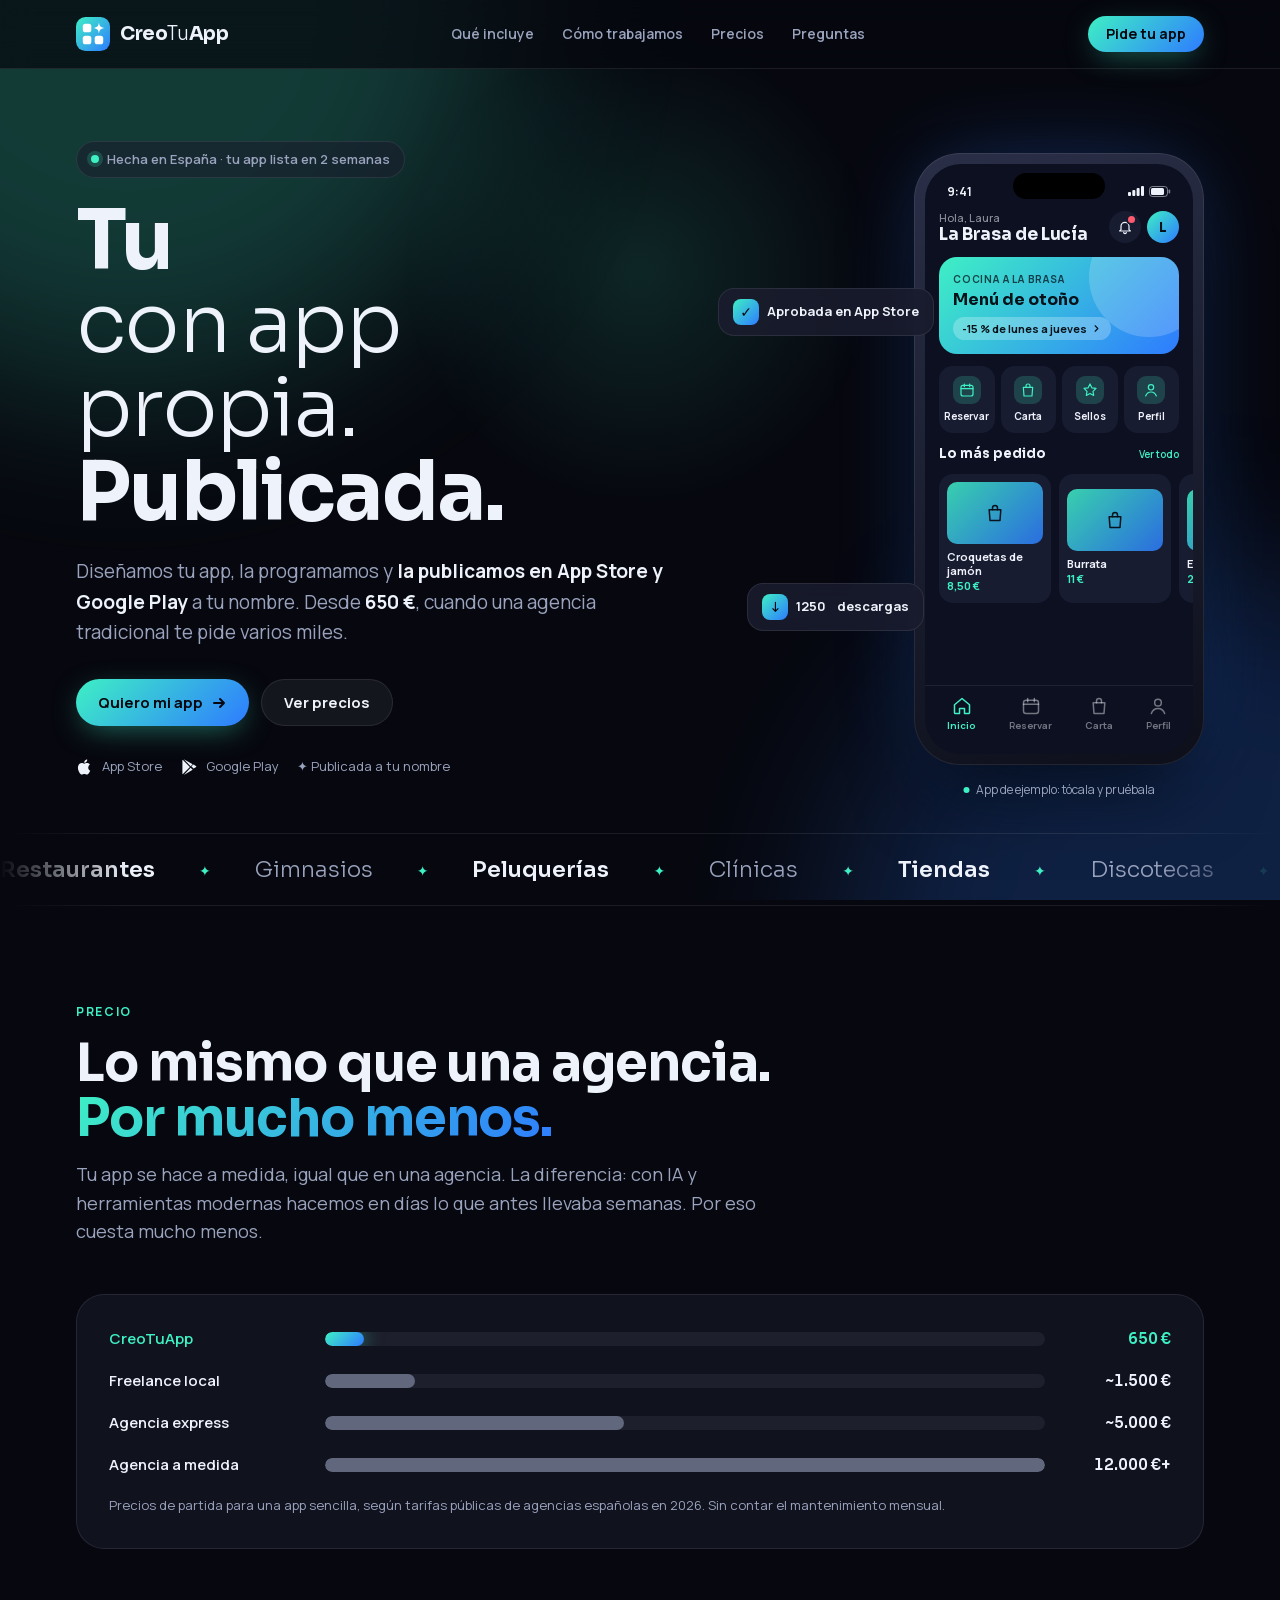
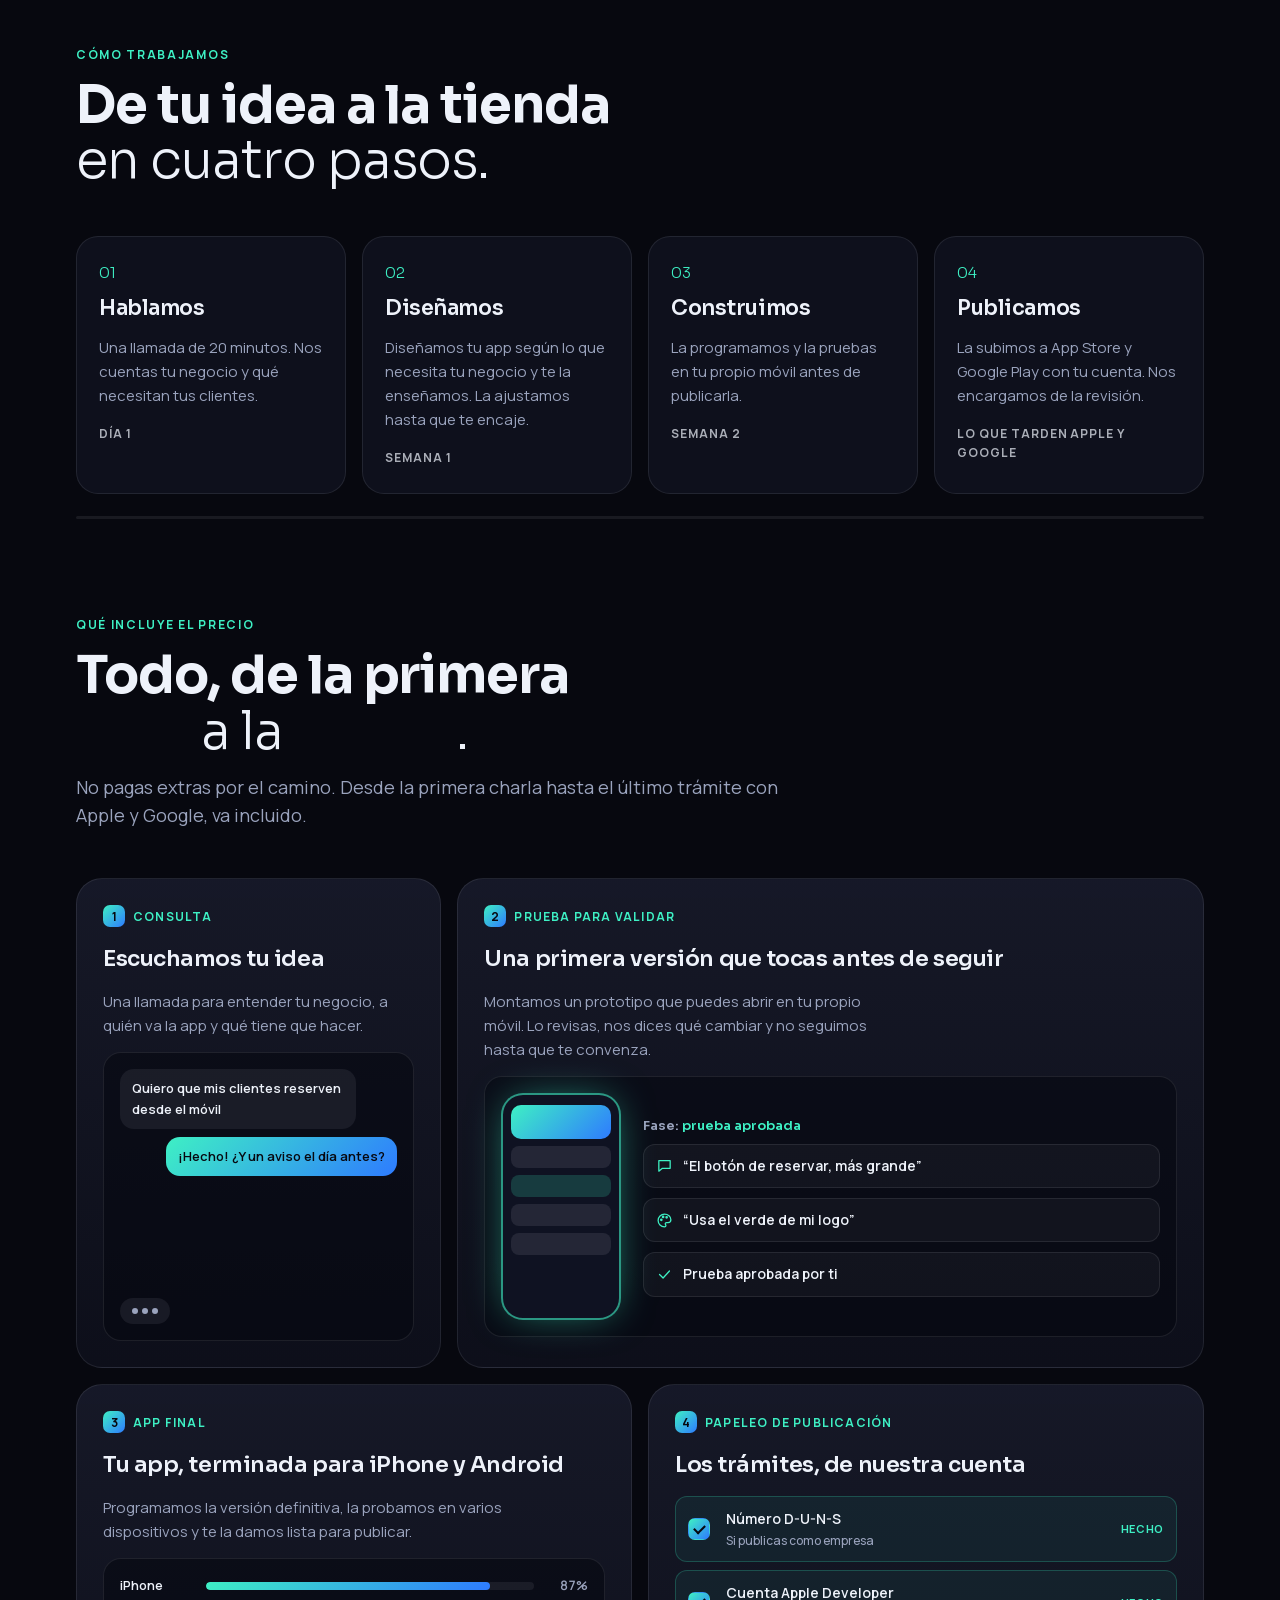
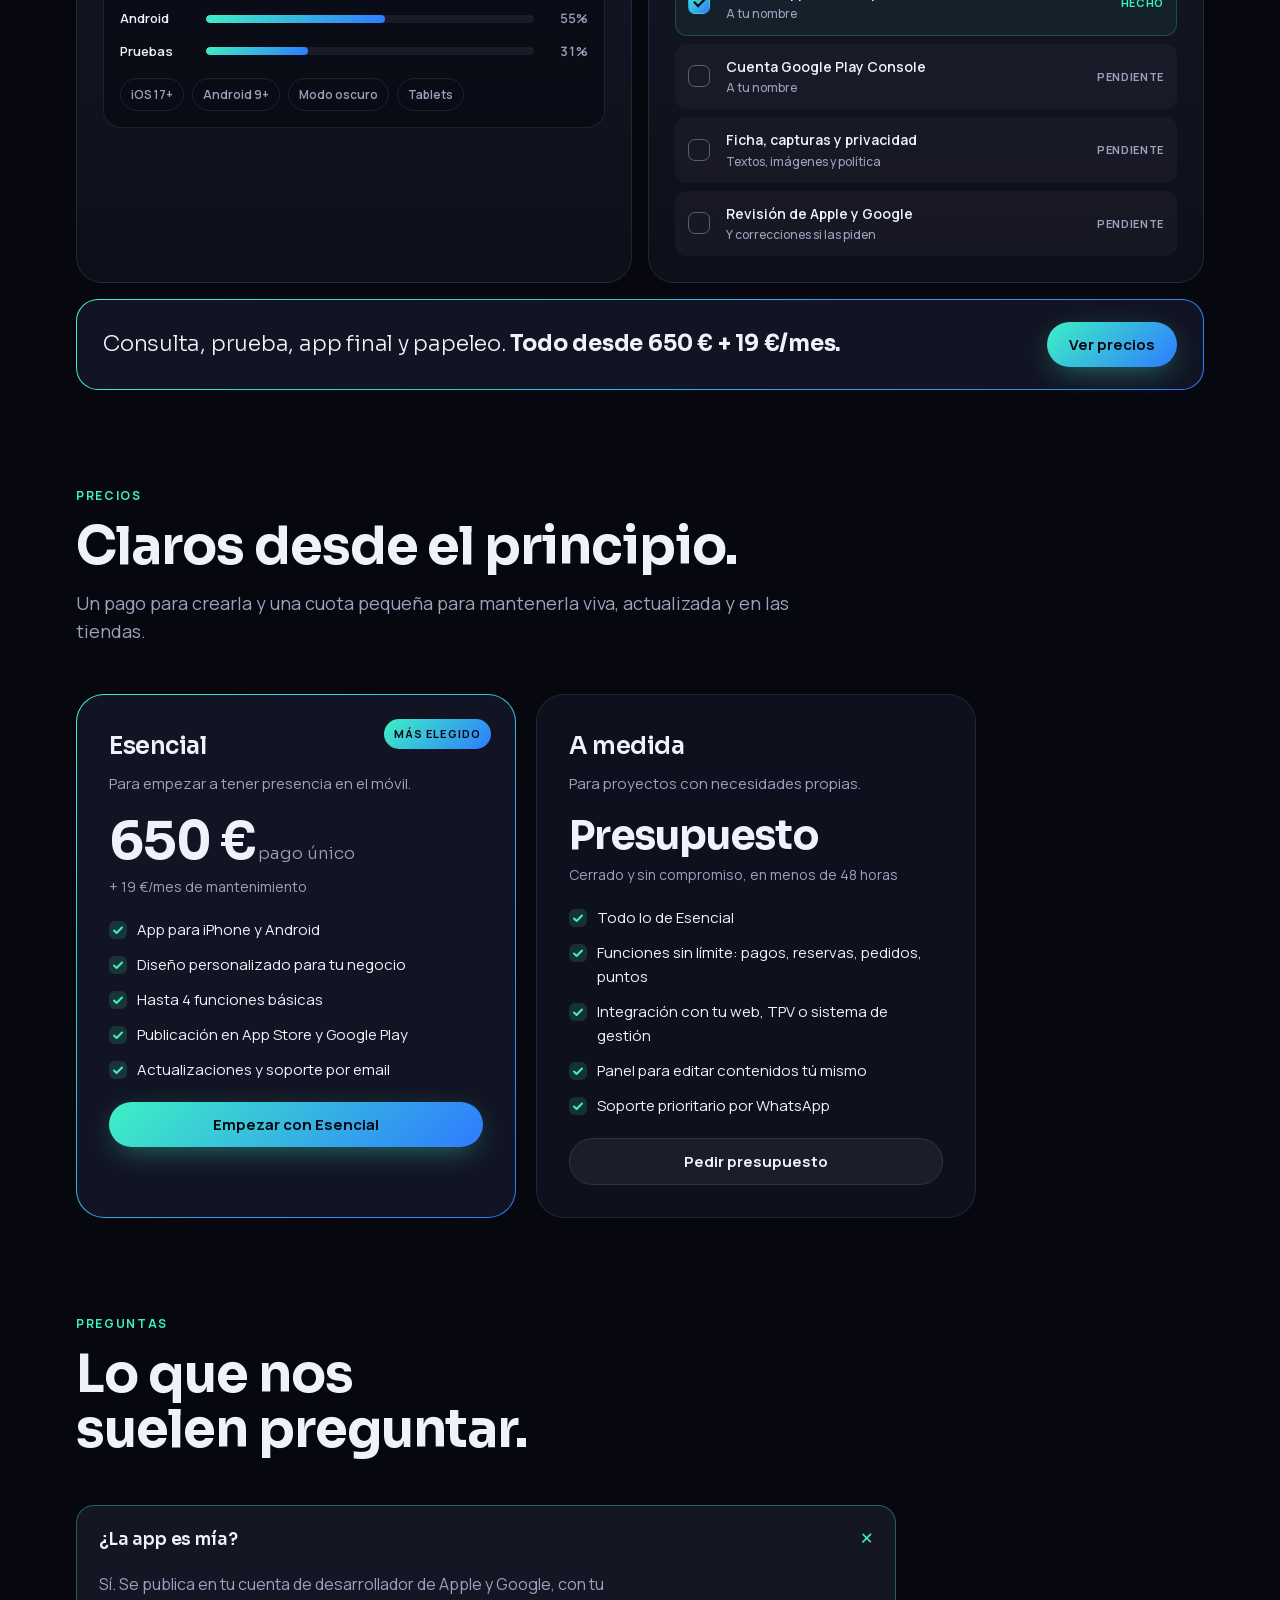
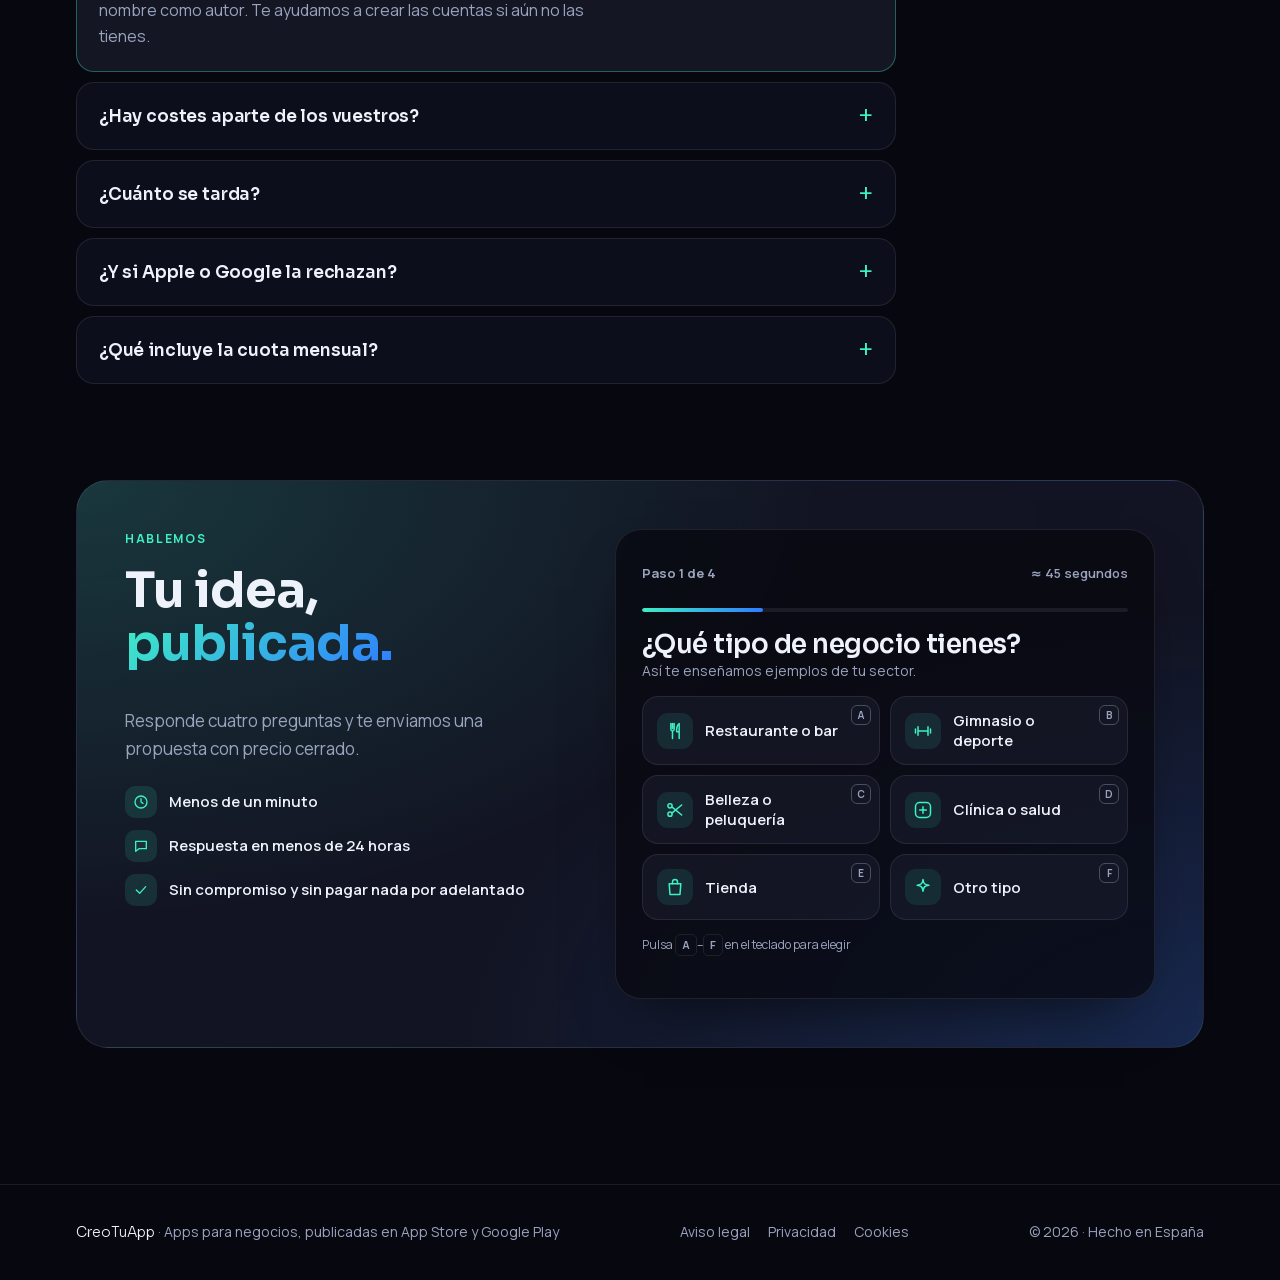
==== commit aeeb337d: "Textos: app a medida, precio gracias a IA y herramientas modernas Co-Authored-By: Claude Opus 5.5 <n" ====
--- a/index.html
+++ b/index.html
@@ -567,7 +567,7 @@
       <div class="sec-head rv">
         <span class="eyebrow">Precio</span>
         <h2>Lo mismo que una agencia. <span class="grad">Por mucho menos.</span></h2>
-        <p>Usamos una base probada para cada sector y la adaptamos a tu marca. Por eso no pagas horas de desarrollo desde cero.</p>
+        <p>Tu app se hace a medida, igual que en una agencia. La diferencia: con IA y herramientas modernas hacemos en días lo que antes llevaba semanas. Por eso cuesta mucho menos.</p>
       </div>
       <div class="compare rv" id="compare">
         <div class="bar-row me"><span>CreoTuApp</span><div class="bar"><i data-w="650"></i></div><span class="v">650 €</span></div>
@@ -588,7 +588,7 @@
       </div>
       <div class="steps" id="steps">
         <div class="step rv"><span class="n">01</span><h3>Hablamos</h3><p>Una llamada de 20 minutos. Nos cuentas tu negocio y qué necesitan tus clientes.</p><span class="d">Día 1</span></div>
-        <div class="step rv"><span class="n">02</span><h3>Diseñamos</h3><p>Te enseñamos la app con tus colores y tu logo. Cambiamos lo que quieras.</p><span class="d">Semana 1</span></div>
+        <div class="step rv"><span class="n">02</span><h3>Diseñamos</h3><p>Diseñamos tu app según lo que necesita tu negocio y te la enseñamos. La ajustamos hasta que te encaje.</p><span class="d">Semana 1</span></div>
         <div class="step rv"><span class="n">03</span><h3>Construimos</h3><p>La programamos y la pruebas en tu propio móvil antes de publicarla.</p><span class="d">Semana 2</span></div>
         <div class="step rv"><span class="n">04</span><h3>Publicamos</h3><p>La subimos a App Store y Google Play con tu cuenta. Nos encargamos de la revisión.</p><span class="d">Lo que tarden Apple y Google</span></div>
       </div>
@@ -677,7 +677,7 @@
           <div><div class="price" data-once="650" data-zero="0"><span class="pv">650</span> €<small class="ps"> pago único</small></div><p class="price-sub" data-once="+ 19 €/mes de mantenimiento" data-zero="39 €/mes durante 12 meses">+ 19 €/mes de mantenimiento</p></div>
           <ul>
             <li>App para iPhone y Android</li>
-            <li>Tus colores, logo y textos</li>
+            <li>Diseño personalizado para tu negocio</li>
             <li>Hasta 4 funciones básicas</li>
             <li>Publicación en App Store y Google Play</li>
             <li>Actualizaciones y soporte por email</li>
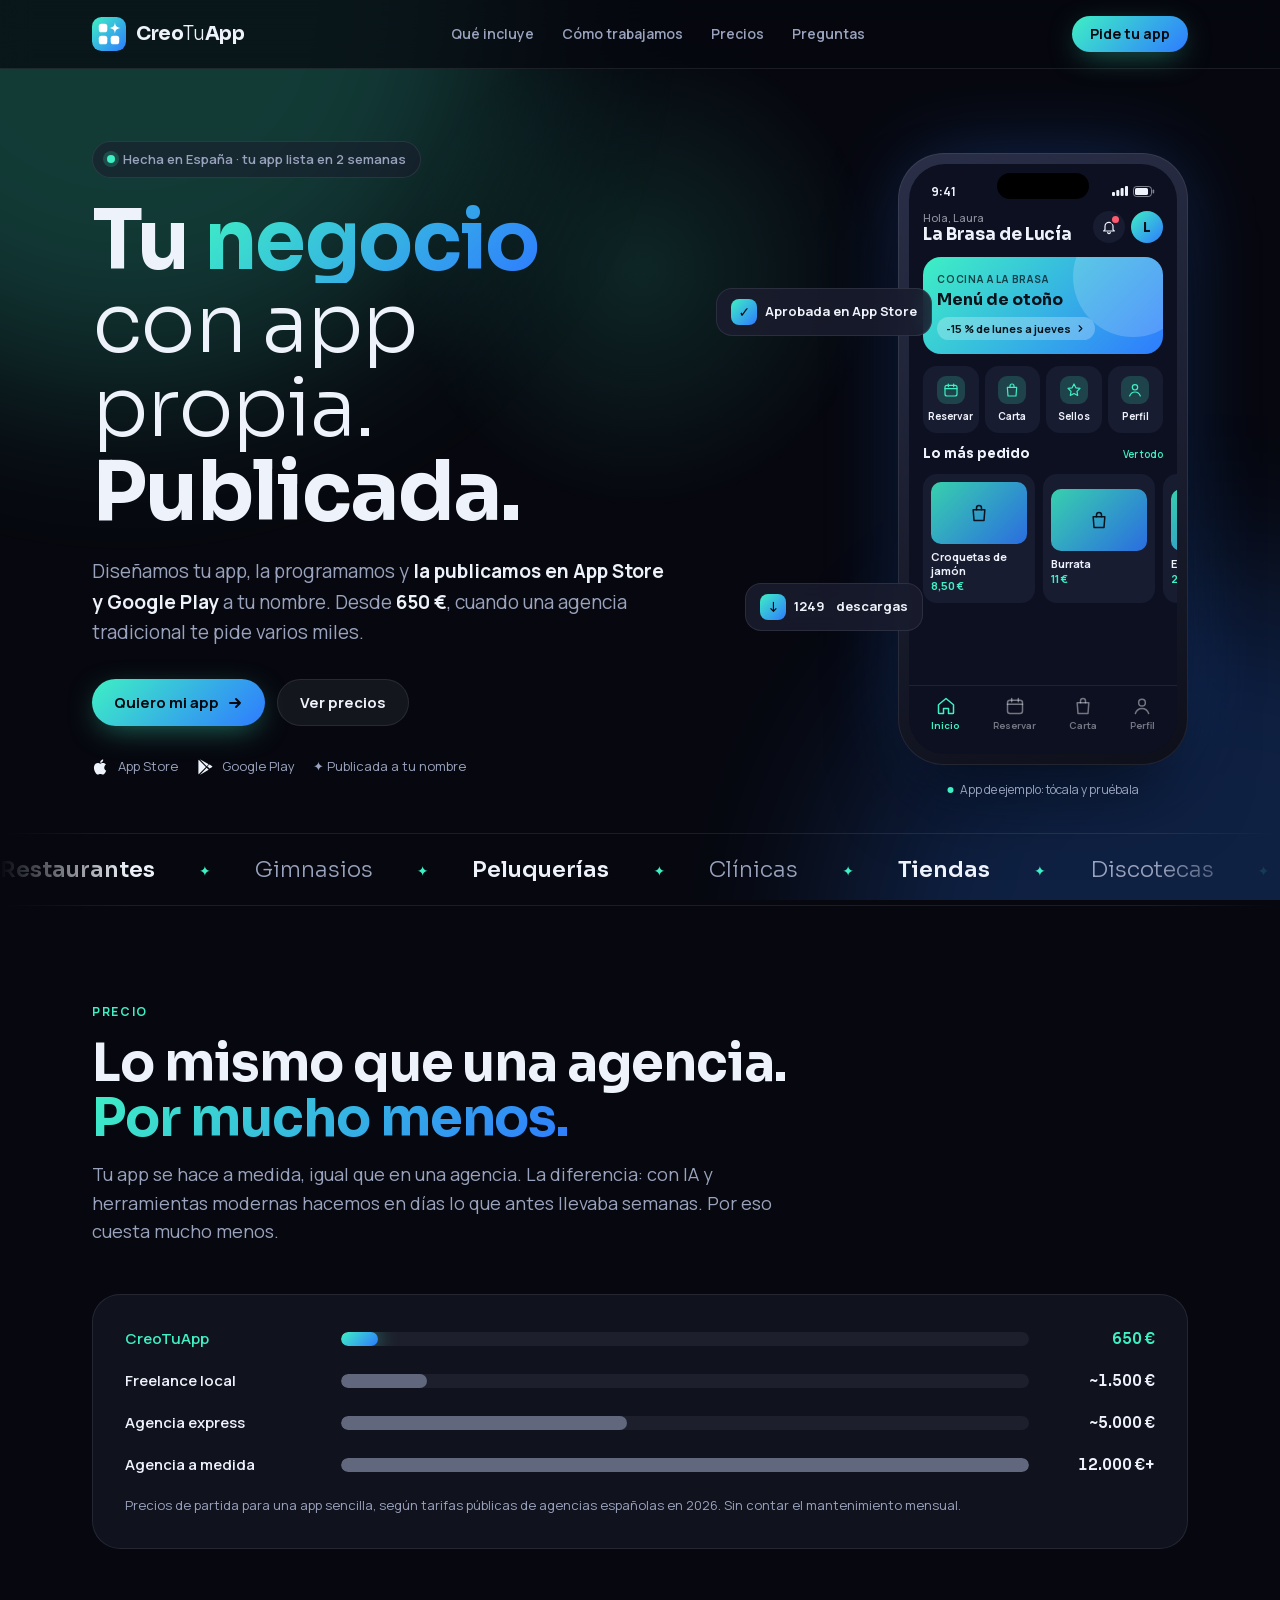
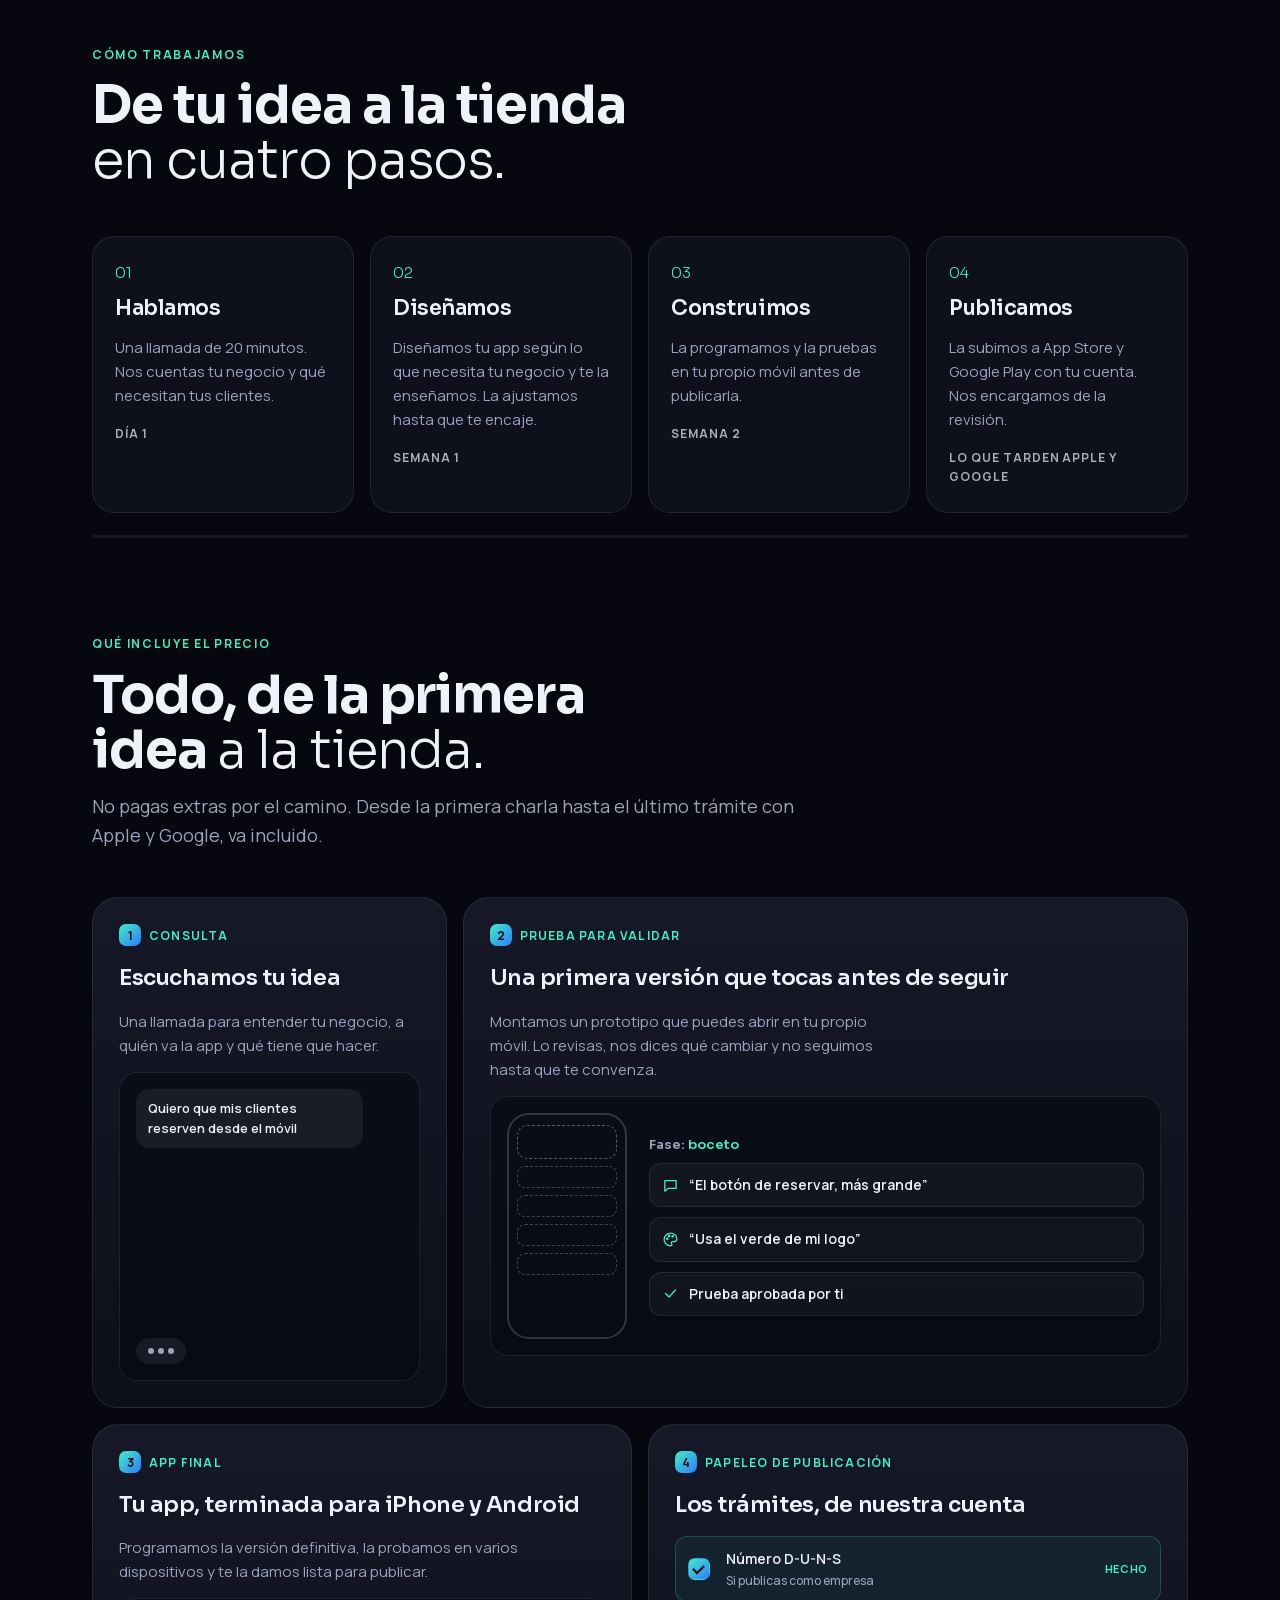
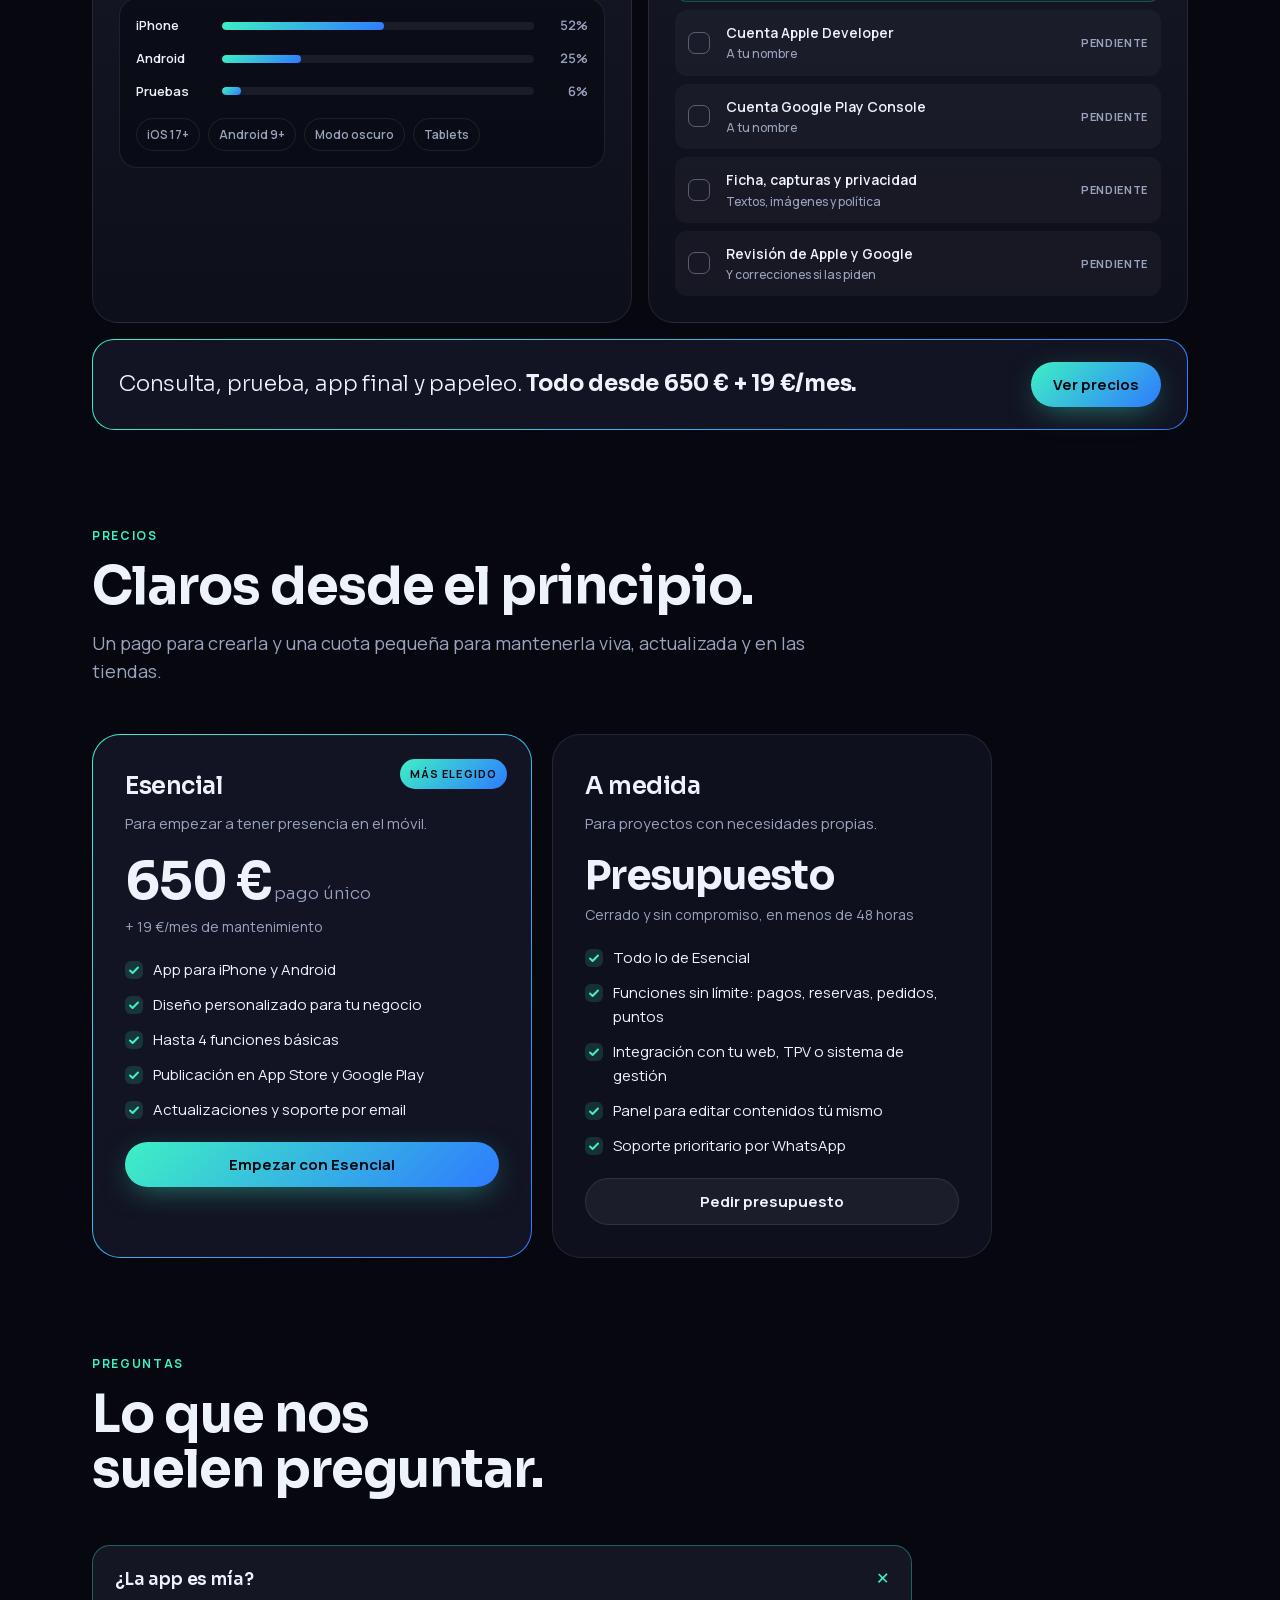
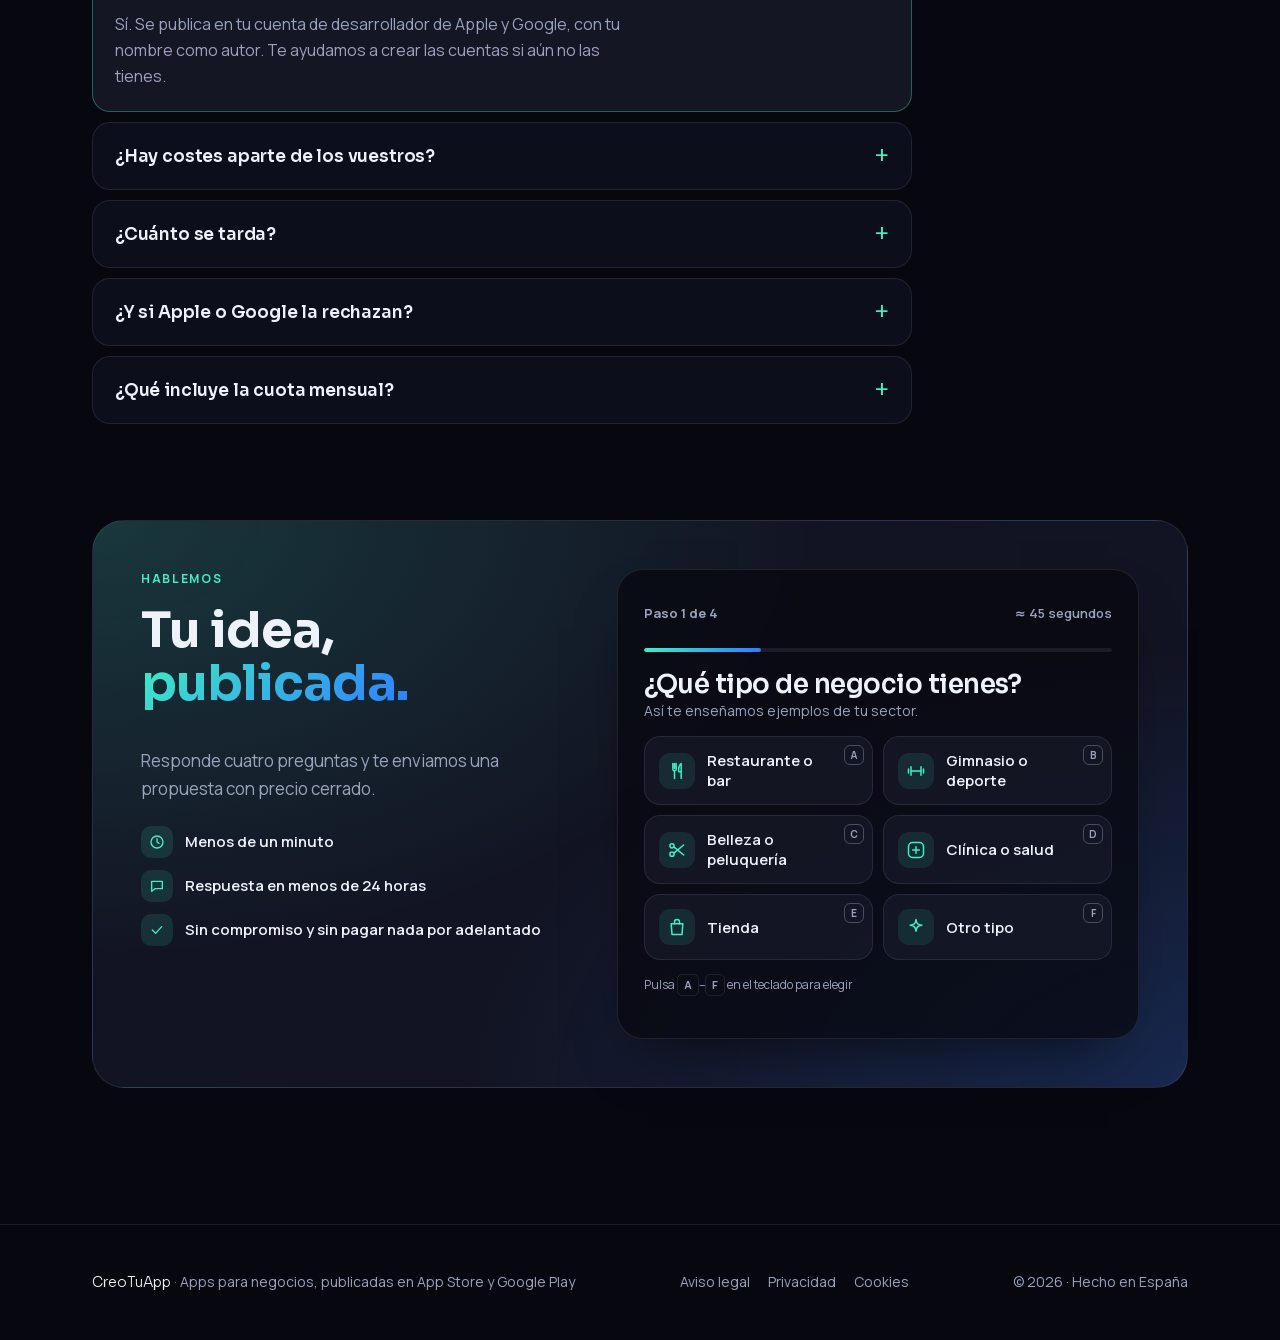
==== commit c3d4e44a: "Revisión general: márgenes, formulario, seguridad y textos Co-Authored-By: Claude Fable 5.2 <noreply" ====
--- a/index.html
+++ b/index.html
@@ -3,6 +3,8 @@
 <head>
 <meta charset="utf-8">
 <meta name="viewport" content="width=device-width, initial-scale=1, viewport-fit=cover">
+<meta http-equiv="Content-Security-Policy" content="default-src 'self'; script-src 'self' 'unsafe-inline'; style-src 'self' 'unsafe-inline'; img-src 'self' data:; font-src 'self'; connect-src 'self' https://script.google.com https://script.googleusercontent.com; form-action 'self'; base-uri 'self'; object-src 'none'">
+<meta name="referrer" content="strict-origin-when-cross-origin">
 <title>CreoTuApp · Tu app, publicada en App Store y Google Play</title>
 <meta name="description" content="Creamos la app de tu negocio y la publicamos en App Store y Google Play a tu nombre. Desde 650 € + 19 €/mes. Hecha en España.">
 <meta name="theme-color" content="#07080F">
@@ -49,7 +51,7 @@
   -webkit-font-smoothing: antialiased;
 }
 body::before { content: ""; position: fixed; inset: 0 0 auto; height: env(safe-area-inset-top, 0px); z-index: 60; background: var(--noche); }
-.wrap { width: 100%; max-width: 1160px; margin: 0 auto; padding-left: max(16px, env(safe-area-inset-left, 0px)); padding-right: max(16px, env(safe-area-inset-right, 0px)); }
+.wrap { width: 100%; max-width: 1160px; margin: 0 auto; padding-left: max(clamp(16px, 3.2vw, 32px), env(safe-area-inset-left, 0px)); padding-right: max(clamp(16px, 3.2vw, 32px), env(safe-area-inset-right, 0px)); }
 h1, h2, h3 { font-family: var(--f-display); margin: 0; text-wrap: balance; letter-spacing: -0.02em; }
 p { margin: 0; }
 a { color: inherit; }
@@ -493,7 +495,9 @@
 footer { border-top: 1px solid var(--linea); padding-block: 36px; margin-top: 40px; }
 .foot { display: flex; flex-wrap: wrap; justify-content: space-between; gap: 18px; align-items: center; color: var(--niebla); font-size: 14px; }
 .foot .legal { display: flex; flex-wrap: wrap; gap: 18px; }
-.foot .legal a { color: var(--niebla); text-decoration: none; }
+.foot .legal a { color: var(--niebla); text-decoration: none; padding: 10px 0; display: inline-block; }
+@media (hover: none) { .opt .k, .kbd { display: none !important; } }
+.hp { position: absolute !important; left: -9999px; width: 1px; height: 1px; overflow: hidden; }
 .foot .legal a:hover { color: var(--hielo); text-decoration: underline; }
 .foot em { font-style: normal; font-family: var(--f-display); font-weight: 300; color: var(--hielo); }
 
@@ -731,7 +735,7 @@
             <li><span><svg width="16" height="16" viewBox="0 0 24 24" fill="none" stroke="currentColor" stroke-width="2" stroke-linecap="round" stroke-linejoin="round"><path d="m5 12 5 5 9-10"/></svg></span>Sin compromiso y sin pagar nada por adelantado</li>
           </ul>
         </div>
-        <form class="wiz" id="form" novalidate style="position:relative">
+        <form class="wiz" id="form" novalidate style="position:relative"><div class="hp" aria-hidden="true"><label>No rellenes este campo <input type="text" id="fWeb" name="website" tabindex="-1" autocomplete="off"></label></div>
           <div class="wiz-top">
             <button type="button" class="wiz-back" id="wBack" aria-label="Volver al paso anterior" hidden><svg width="16" height="16" viewBox="0 0 16 16" aria-hidden="true"><path d="M13 8H3M7 4 3 8l4 4" fill="none" stroke="currentColor" stroke-width="2" stroke-linecap="round" stroke-linejoin="round"/></svg></button>
             <span id="wStep">Paso 1 de 4</span><span class="tm" id="wTime">≈ 45 segundos</span>
@@ -791,7 +795,7 @@
 
   /* Palabras rotatorias de "Qué incluye" */
   const rA = document.getElementById('rotA'), rB = document.getElementById('rotB');
-  const ideas = ['idea', 'llamada', 'charla', 'prueba'], shops = ['tienda', 'App Store', 'Google Play'];
+  const ideas = ['idea', 'llamada', 'charla', 'prueba'], shops = ['tienda', 'App Store', 'Play Store'];
   let ia = 0, ib = 0;
   if (!reduce) setInterval(() => {
     [rA, rB].forEach(el => el.classList.add('out'));
@@ -1112,12 +1116,14 @@
     else if (b.id === 'wBack') go(step - 1);
     else if (b.id === 'wAgain') { Object.assign(F, { type: null, feats: new Set(), when: null, name: '', biz: '', contact: '', msg: '' }); go(1); }
   });
+  const T0 = Date.now();
   $('form').addEventListener('submit', e => {
     e.preventDefault(); if (step !== 4) return;
     let ok = true;
     if (!okName()) { ok = false; $('flName').classList.add('bad'); $('eName').textContent = 'Dinos cómo te llamas.'; }
     if (!okContact()) { ok = false; $('flCon').classList.add('bad'); $('eCon').textContent = F.contact ? (F.via === 'email' ? 'Revisa el email, parece incompleto.' : 'Revisa el número: necesitamos 9 cifras.') : 'Lo necesitamos para enviarte la propuesta.'; }
     if (!ok) { (okName() ? $('fContact') : $('fName')).focus(); return; }
+    if ($('fWeb').value || Date.now() - T0 < 2500) { go(5); return; }
     if (CONTACTO.sheets) {
       const t = TYPES.find(x => x[0] === F.type), w = WHENS.find(x => x[0] === F.when), v = VIAS.find(x => x[0] === F.via);
       const btn = e.target.querySelector('button[type=submit]'); btn.disabled = true; btn.textContent = 'Enviando…';
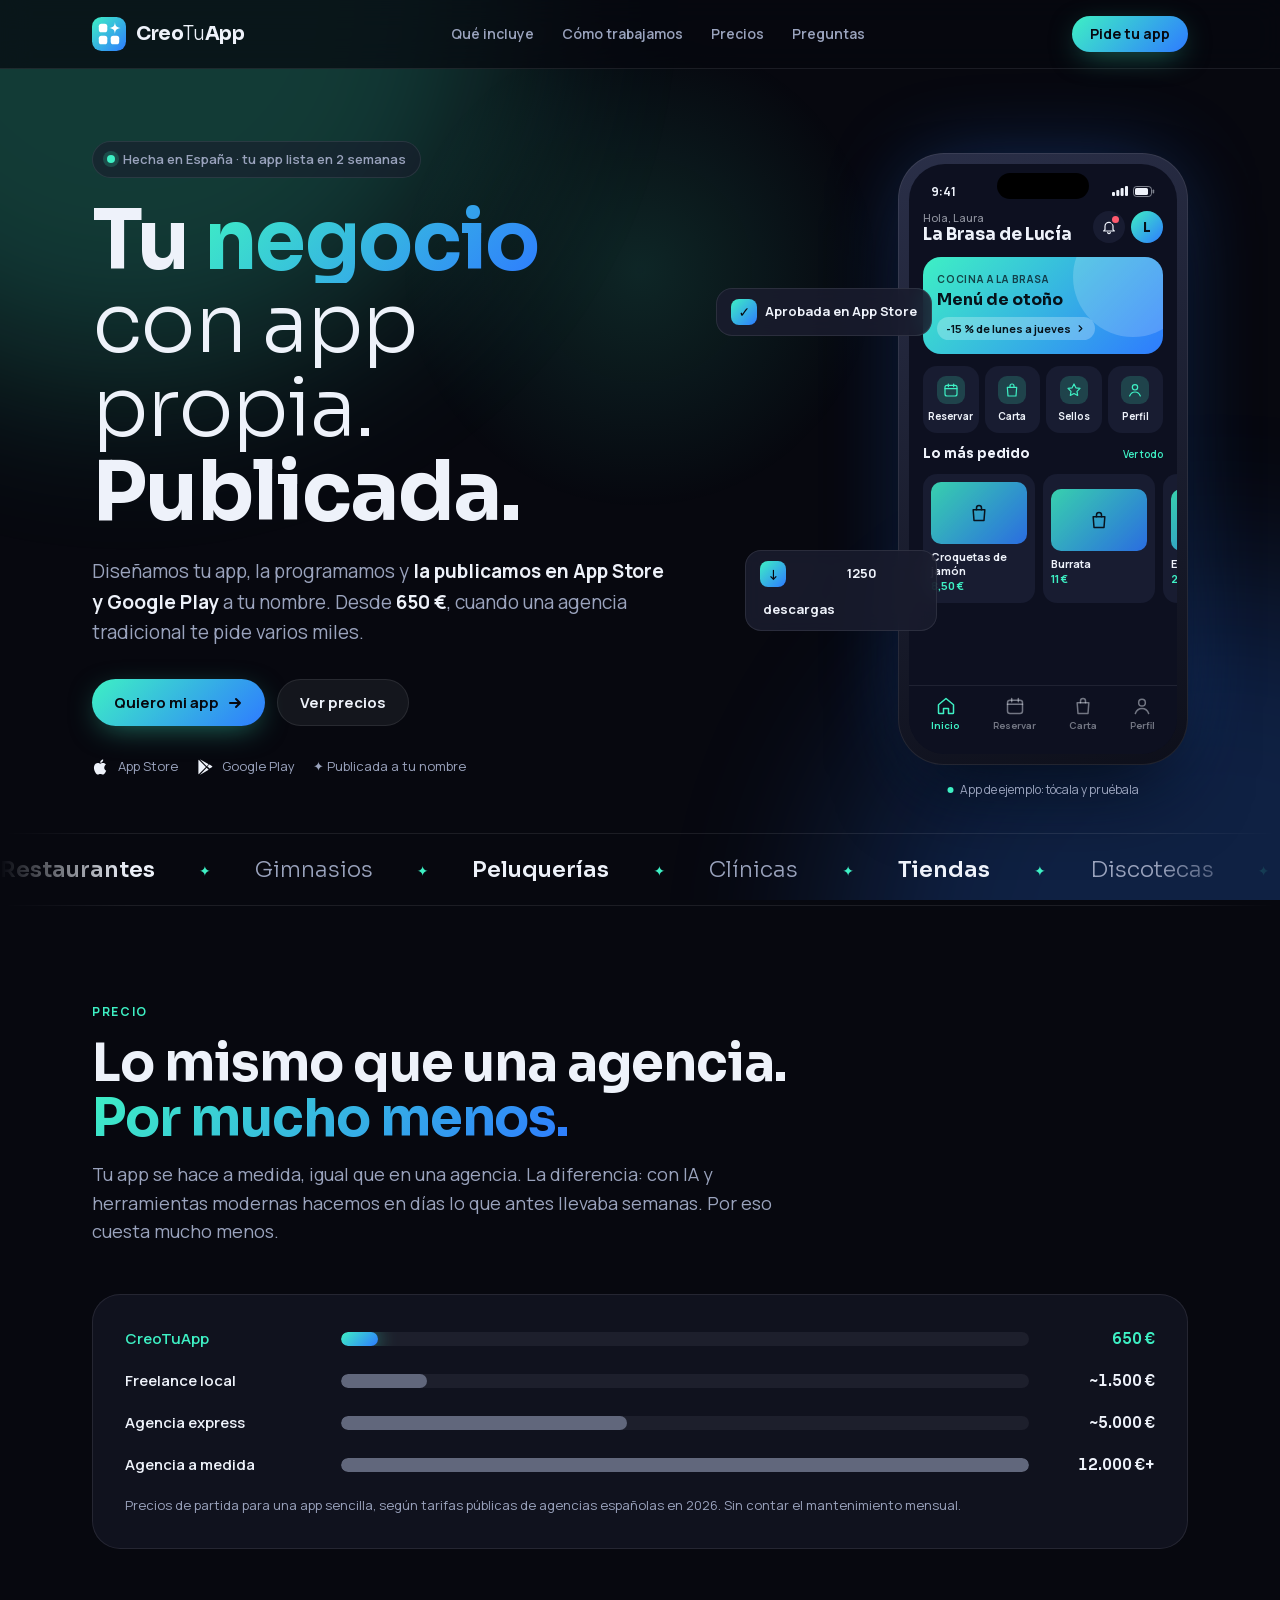
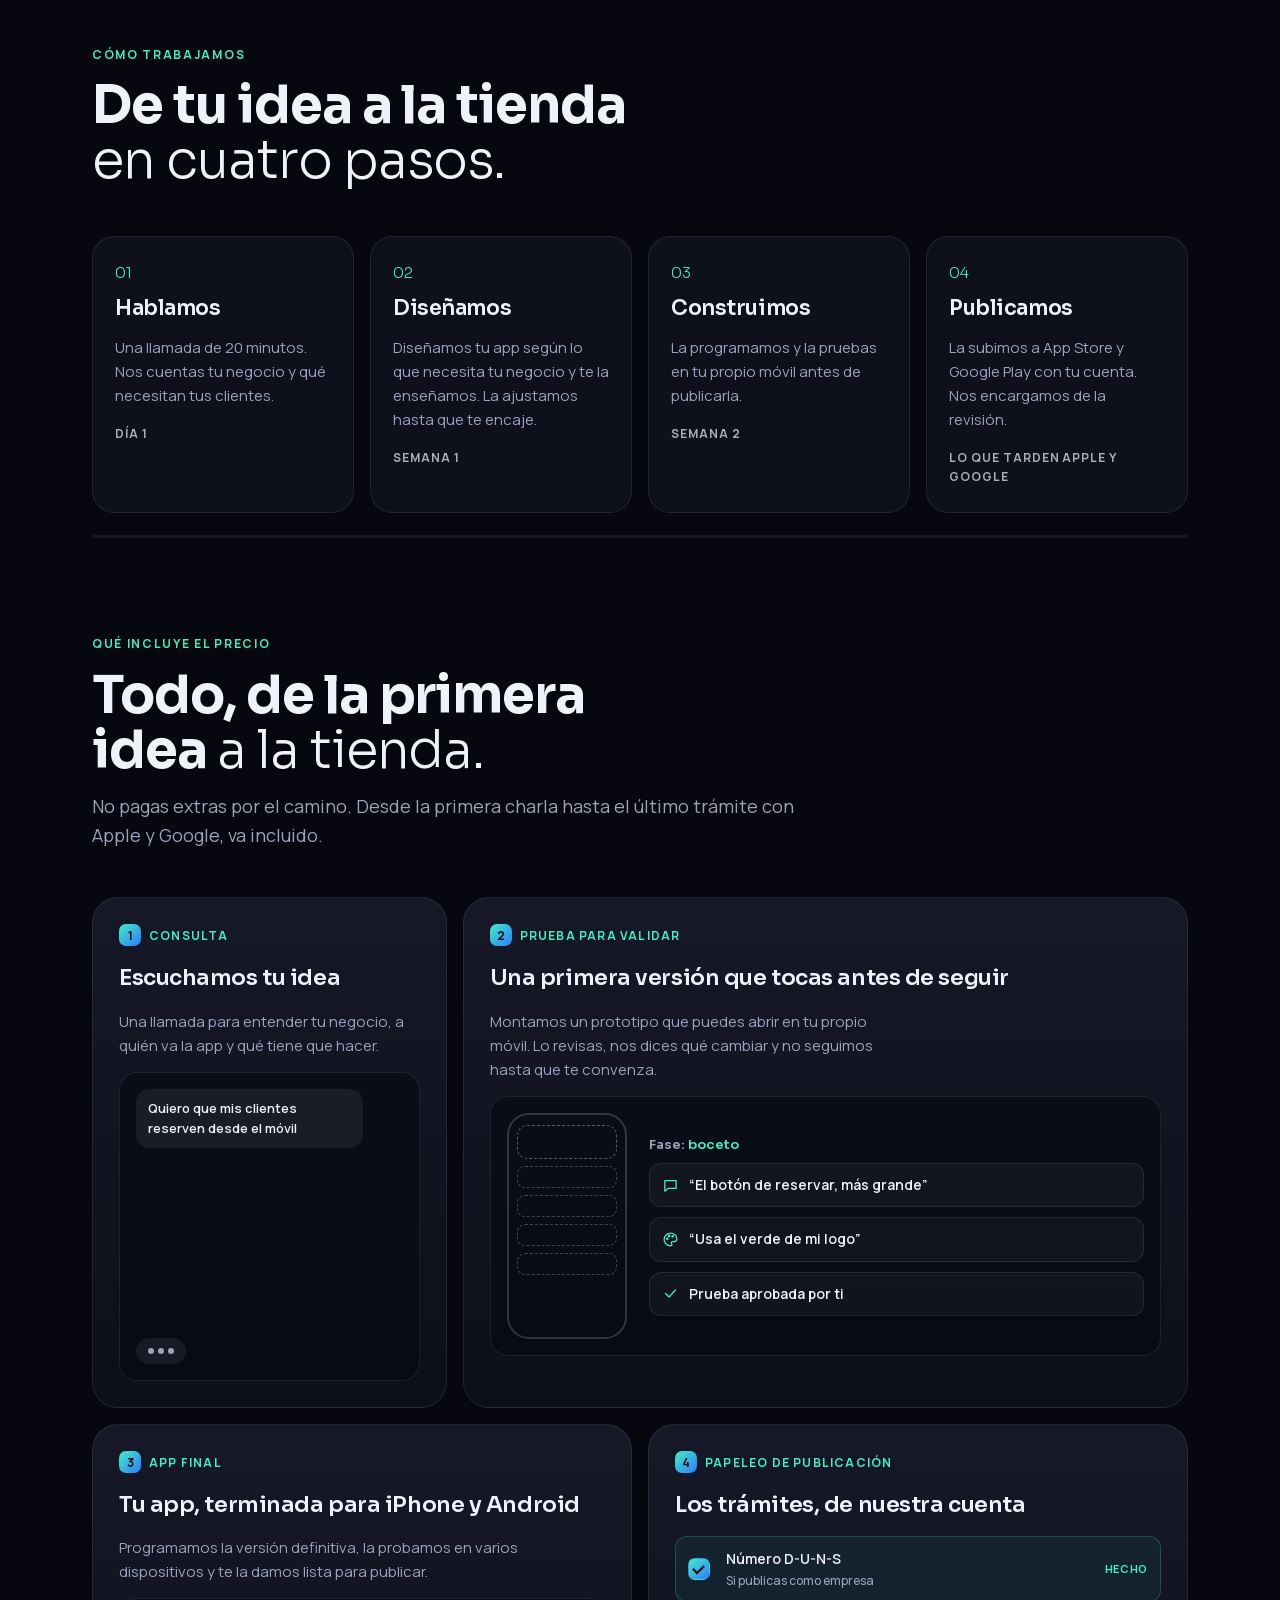
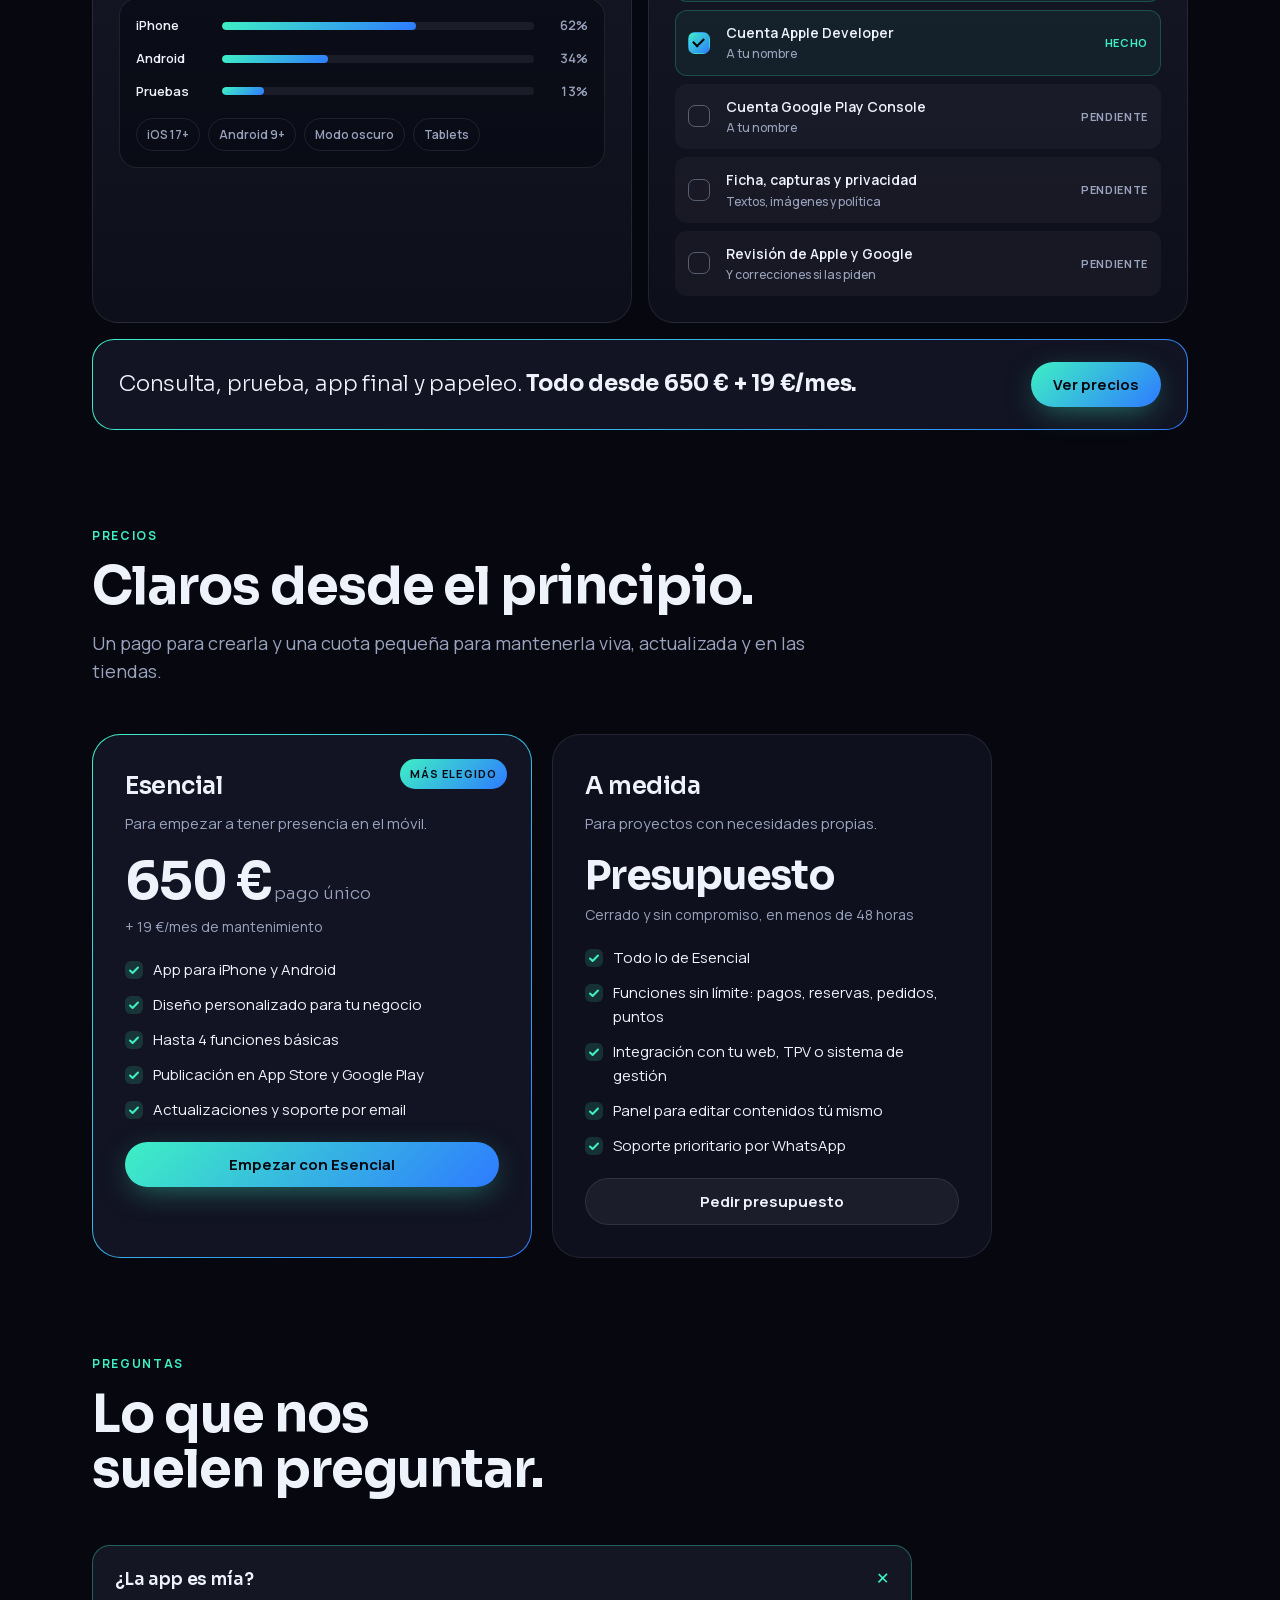
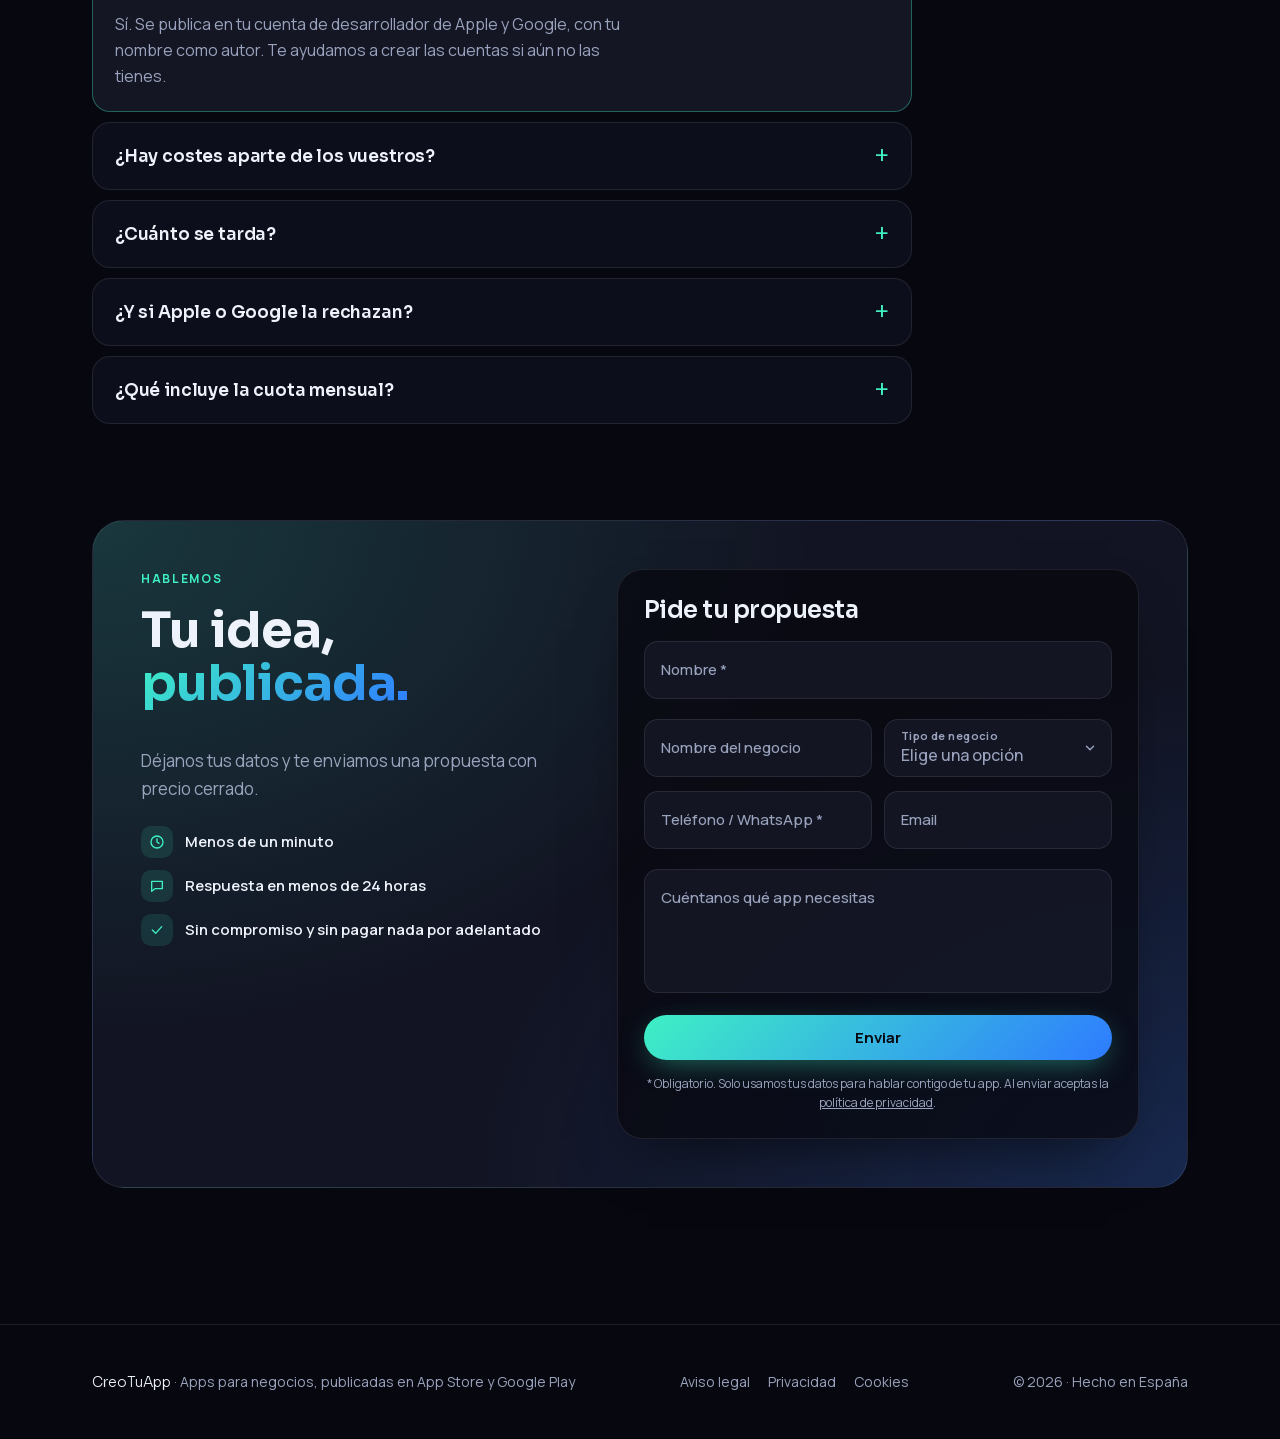
==== commit b8aa5c52: "Formulario de contacto tradicional en un solo paso Co-Authored-By: Claude Opus 5.5 <noreply@anthropi" ====
--- a/index.html
+++ b/index.html
@@ -478,6 +478,15 @@
 .fine { font-size: 12px; color: var(--niebla); text-align: center; }
 .kbd { font-size: 12px; color: var(--niebla); }
 .kbd b { display: inline-block; padding: 1px 6px; border-radius: 5px; border: 1px solid var(--linea); font-size: 11px; }
+.f-title { font: 600 24px/1.2 var(--f-display); letter-spacing: -0.02em; margin: 0 0 2px; }
+.f2 { display: grid; grid-template-columns: 1fr 1fr; gap: 12px; }
+@media (max-width: 560px) { .f2 { grid-template-columns: 1fr; } }
+.fl select { width: 100%; background: rgba(26,29,46,.6) url("data:image/svg+xml,%3Csvg xmlns='http://www.w3.org/2000/svg' width='14' height='14' viewBox='0 0 24 24' fill='none' stroke='%239AA3BD' stroke-width='2.5' stroke-linecap='round'%3E%3Cpath d='m6 9 6 6 6-6'/%3E%3C/svg%3E") right 14px center no-repeat; border: 1px solid var(--linea); color: var(--hielo); border-radius: 14px; padding: 24px 40px 10px 16px; font: 600 16px var(--f-text); appearance: none; -webkit-appearance: none; cursor: pointer; }
+.fl select:focus { outline: none; border-color: var(--menta); }
+.fl select:has(option[value=""]:checked) { color: var(--niebla); font-weight: 500; }
+.fl select option { background: var(--grafito); }
+.fl.fsel label { top: 8px; font-size: 11px; font-weight: 700; letter-spacing: .04em; color: var(--niebla); }
+.fl.bad input, .fl.bad select { border-color: #FF6B7A; }
 .wdone { display: grid; gap: 16px; justify-items: center; text-align: center; padding-top: 18px; animation: wIn .45s both; }
 .wdone .big-ok { width: 76px; height: 76px; border-radius: 50%; background: var(--aurora); display: grid; place-items: center; box-shadow: 0 0 0 10px rgba(62,240,196,.12), 0 0 60px rgba(62,240,196,.4); animation: maPop .6s cubic-bezier(.3,1.6,.5,1) both; }
 .wdone .big-ok path { stroke-dasharray: 30; stroke-dashoffset: 30; animation: draw .5s .35s forwards; }
@@ -728,7 +737,7 @@
         <div class="c-intro">
           <span class="eyebrow">Hablemos</span>
           <h2>Tu idea, <span class="grad">publicada.</span></h2>
-          <p class="lead">Responde cuatro preguntas y te enviamos una propuesta con precio cerrado.</p>
+          <p class="lead">Déjanos tus datos y te enviamos una propuesta con precio cerrado.</p>
           <ul class="c-trust">
             <li><span><svg width="16" height="16" viewBox="0 0 24 24" fill="none" stroke="currentColor" stroke-width="2" stroke-linecap="round"><circle cx="12" cy="12" r="9"/><path d="M12 7v5l3 2"/></svg></span>Menos de un minuto</li>
             <li><span><svg width="16" height="16" viewBox="0 0 24 24" fill="none" stroke="currentColor" stroke-width="2" stroke-linecap="round" stroke-linejoin="round"><path d="M4 5h16v11H9l-5 4z"/></svg></span>Respuesta en menos de 24 horas</li>
@@ -736,12 +745,23 @@
           </ul>
         </div>
         <form class="wiz" id="form" novalidate style="position:relative"><div class="hp" aria-hidden="true"><label>No rellenes este campo <input type="text" id="fWeb" name="website" tabindex="-1" autocomplete="off"></label></div>
-          <div class="wiz-top">
-            <button type="button" class="wiz-back" id="wBack" aria-label="Volver al paso anterior" hidden><svg width="16" height="16" viewBox="0 0 16 16" aria-hidden="true"><path d="M13 8H3M7 4 3 8l4 4" fill="none" stroke="currentColor" stroke-width="2" stroke-linecap="round" stroke-linejoin="round"/></svg></button>
-            <span id="wStep">Paso 1 de 4</span><span class="tm" id="wTime">≈ 45 segundos</span>
+          <div id="wBody">
+            <div class="wstep" id="fFields">
+              <h3 class="f-title">Pide tu propuesta</h3>
+              <div class="fl" id="flName"><input id="fName" name="nombre" placeholder=" " autocomplete="name" required><label for="fName">Nombre *</label><small class="err" id="eName"></small></div>
+              <div class="f2">
+                <div class="fl"><input id="fBiz" name="negocio" placeholder=" " autocomplete="organization"><label for="fBiz">Nombre del negocio</label></div>
+                <div class="fl fsel"><select id="fType" name="tipo"><option value="">Elige una opción</option><option>Restaurante o bar</option><option>Gimnasio o deporte</option><option>Belleza o peluquería</option><option>Clínica o salud</option><option>Tienda</option><option>Otro</option></select><label for="fType">Tipo de negocio</label></div>
+              </div>
+              <div class="f2">
+                <div class="fl" id="flTel"><input id="fTel" name="telefono" type="tel" inputmode="tel" placeholder=" " autocomplete="tel"><label for="fTel">Teléfono / WhatsApp *</label><small class="err" id="eTel"></small></div>
+                <div class="fl" id="flMail"><input id="fMail" name="email" type="email" inputmode="email" placeholder=" " autocomplete="email"><label for="fMail">Email</label><small class="err" id="eMail"></small></div>
+              </div>
+              <div class="fl"><textarea id="fMsg" name="mensaje" placeholder=" " rows="4"></textarea><label for="fMsg">Cuéntanos qué app necesitas</label></div>
+              <button type="submit" class="btn btn-p" id="fSend">Enviar</button>
+              <p class="fine">* Obligatorio. Solo usamos tus datos para hablar contigo de tu app. Al enviar aceptas la <a href="privacidad.html" target="_blank" rel="noopener" style="color:inherit">política de privacidad</a>.</p>
+            </div>
           </div>
-          <div class="wiz-bar" aria-hidden="true"><i id="wBar"></i></div>
-          <div id="wBody"></div>
         </form>
       </div>
     </div>
@@ -1042,106 +1062,59 @@
 
 
   document.querySelectorAll('[data-ic]').forEach(el => el.innerHTML = svg(el.dataset.ic, 17));
-  /* ---------- Formulario por pasos ---------- */
-  /* Destino de los contactos: pon aquí el número de WhatsApp (con prefijo, sin +) o un email */
+  /* ---------- Formulario de contacto ---------- */
   const CONTACTO = { sheets: 'https://script.google.com/macros/s/AKfycbw3FwTE8SbrXu0ckXssLpeiiC5vqOAg4wU8JQrW3rIgmgbt21U2Qe6SYpyWXCbSWBzf/exec', whatsapp: '', email: '' };
-  const F = { type: null, feats: new Set(), when: null, via: 'whatsapp', name: '', biz: '', contact: '', msg: '' };
-  const TYPES = [['restaurante', 'fork', 'Restaurante o bar'], ['gimnasio', 'dumb', 'Gimnasio o deporte'], ['peluqueria', 'scis', 'Belleza o peluquería'], ['clinica', 'cross', 'Clínica o salud'], ['tienda', 'bag', 'Tienda'], ['otro', 'spark', 'Otro tipo']];
-  const WHENS = [['ya', 'Lo antes posible', 'Quiero empezar este mes'], ['pronto', 'En 1 o 2 meses', 'Lo estoy preparando'], ['mirando', 'Solo estoy mirando', 'Quiero saber precios y opciones']];
-  const VIAS = [['whatsapp', 'WhatsApp', 'Tu número de WhatsApp', 'tel'], ['email', 'Email', 'Tu email', 'email'], ['llamada', 'Llamada', 'Tu teléfono', 'tel']];
-  const KEYS = 'ABCDEF';
-  let step = 1, dir = 1;
-  const wBody = $('wBody');
-  const planTxt = () => F.feats.size > 4 ? '<b>Plan a medida</b> · te damos presupuesto' : '<b>Plan Esencial</b> · desde 650 € + 19 €/mes';
-  const okContact = () => F.via === 'email' ? /^[^\s@]+@[^\s@]+\.[^\s@]{2,}$/.test(F.contact.trim()) : /^\+?\d{9,13}$/.test(F.contact.replace(/[\s.-]/g, ''));
-  const okName = () => F.name.trim().length >= 2;
-
-  function wDraw() {
-    $('wStep').textContent = step <= 4 ? `Paso ${step} de 4` : '¡Enviado!';
-    $('wTime').textContent = step <= 4 ? ['≈ 45 segundos', '≈ 30 segundos', '≈ 20 segundos', 'Último paso'][step - 1] : '';
-    $('wBar').style.width = Math.min(step, 4) / 4 * 100 + '%';
-    $('wBack').hidden = step === 1 || step > 4;
-    const cls = 'wstep' + (dir < 0 ? ' back' : '');
-    if (step === 1) wBody.innerHTML = `<fieldset class="${cls}"><legend>¿Qué tipo de negocio tienes?</legend><p class="hint">Así te enseñamos ejemplos de tu sector.</p><div class="opts">${TYPES.map((t, i) => `<button type="button" class="opt" data-type="${t[0]}" aria-pressed="${F.type === t[0]}"><span class="k">${KEYS[i]}</span><span class="em">${svg(t[1], 20)}</span><span class="tx">${t[2]}</span></button>`).join('')}</div><p class="kbd">Pulsa <b>A</b>–<b>F</b> en el teclado para elegir</p></fieldset>`;
-    if (step === 2) wBody.innerHTML = `<fieldset class="${cls}"><legend>¿Qué debe hacer tu app?</legend><p class="hint">Marca todas las que quieras. Te decimos qué plan encaja.</p><div class="opts">${FEATS.map((f, i) => `<button type="button" class="opt" data-feat="${f[0]}" aria-pressed="${F.feats.has(f[0])}"><span class="k">${KEYS[i]}</span><span class="tx">${f[1]}</span></button>`).join('')}</div><div class="wiz-foot"><span class="plan-est" id="planEst">${F.feats.size ? planTxt() : 'Elige al menos una'}</span><button type="button" class="btn btn-p" id="wNext2" ${F.feats.size ? '' : 'disabled'}>Continuar</button></div></fieldset>`;
-    if (step === 3) wBody.innerHTML = `<fieldset class="${cls}"><legend>¿Para cuándo la necesitas?</legend><p class="hint">Nos ayuda a organizar el calendario.</p><div class="opts one">${WHENS.map((w, i) => `<button type="button" class="opt" data-when="${w[0]}" aria-pressed="${F.when === w[0]}"><span class="k">${KEYS[i]}</span><span class="tx">${w[1]}<small>${w[2]}</small></span></button>`).join('')}</div></fieldset>`;
-    if (step === 4) {
-      const v = VIAS.find(x => x[0] === F.via);
-      wBody.innerHTML = `<fieldset class="${cls}"><legend>¿Cómo te contactamos?</legend>
-        <div class="fl" id="flName"><input id="fName" placeholder=" " autocomplete="given-name" value="${esc(F.name)}"><label for="fName">Tu nombre</label><span class="vk">${svg('check', 12, 3)}</span><small class="err" id="eName"></small></div>
-        <div class="fl"><input id="fBiz" placeholder=" " autocomplete="organization" value="${esc(F.biz)}"><label for="fBiz">Nombre del negocio (opcional)</label></div>
-        <div class="seg" role="radiogroup" aria-label="Cómo prefieres que te contactemos">${VIAS.map(x => `<button type="button" role="radio" data-via="${x[0]}" aria-checked="${F.via === x[0]}">${x[1]}</button>`).join('')}</div>
-        <div class="fl" id="flCon"><input id="fContact" placeholder=" " type="${v[3]}" inputmode="${v[3] === 'tel' ? 'tel' : 'email'}" autocomplete="${v[3] === 'tel' ? 'tel' : 'email'}" value="${esc(F.contact)}"><label for="fContact">${v[2]}</label><span class="vk">${svg('check', 12, 3)}</span><small class="err" id="eCon"></small></div>
-        <div class="fl"><textarea id="fMsg" placeholder=" " rows="2">${esc(F.msg)}</textarea><label for="fMsg">¿Algo más que debamos saber? (opcional)</label></div>
-        <button type="submit" class="btn btn-p">Enviar y recibir propuesta</button>
-        <p class="fine">Solo usamos tus datos para hablar contigo de tu app. Al enviar aceptas la <a href="privacidad.html" target="_blank" style="color:inherit">política de privacidad</a>.</p></fieldset>`;
-      const live = () => { $('flName').classList.toggle('valid', okName()); $('flCon').classList.toggle('valid', okContact()); };
-      [['fName', 'name'], ['fBiz', 'biz'], ['fContact', 'contact'], ['fMsg', 'msg']].forEach(([id, k]) => $(id).addEventListener('input', e => { F[k] = e.target.value; live(); if (k === 'name' && okName()) { $('flName').classList.remove('bad'); $('eName').textContent = ''; } if (k === 'contact' && okContact()) { $('flCon').classList.remove('bad'); $('eCon').textContent = ''; } }));
-      $('fName').addEventListener('blur', () => { if (F.name && !okName()) { $('flName').classList.add('bad'); $('eName').textContent = 'Escribe al menos 2 letras.'; } });
-      $('fContact').addEventListener('blur', () => { if (F.contact && !okContact()) { $('flCon').classList.add('bad'); $('eCon').textContent = F.via === 'email' ? 'Revisa el email, parece incompleto. Ejemplo: nombre@gmail.com' : 'Revisa el número: necesitamos 9 cifras, por ejemplo 612 345 678.'; } });
-      live();
-      setTimeout(() => (F.name ? $('fContact') : $('fName')).focus({ preventScroll: true }), 50);
-    }
-    if (step === 5) {
-      const t = TYPES.find(x => x[0] === F.type), w = WHENS.find(x => x[0] === F.when), v = VIAS.find(x => x[0] === F.via);
-      wBody.innerHTML = `<div class="wdone"><div class="big-ok"><svg width="34" height="34" viewBox="0 0 24 24" fill="none" stroke="#07080F" stroke-width="2.8" stroke-linecap="round" stroke-linejoin="round"><path d="m5 12 5 5 9-10"/></svg></div>
-        <h3>¡Gracias, ${esc(F.name.trim().split(' ')[0])}!</h3><p class="lead" style="font-size:16px;margin:0">Te escribimos por ${v[1] === 'Llamada' ? 'teléfono' : v[1]} en menos de 24 horas con tu propuesta.</p>
-        <div class="wsum"><div><span>Negocio</span><span>${esc(F.biz.trim() || t[2])}</span></div><div><span>Funciones</span><span>${F.feats.size}</span></div><div><span>Plazo</span><span>${w[1]}</span></div><div><span>Plan</span><span>${F.feats.size > 4 ? 'A medida' : 'Esencial · desde 650 €'}</span></div></div>
-        ${CONTACTO.sheets ? '' : leadUrl() ? `<p class="fine" style="font-size:14px">Se ha abierto ${CONTACTO.whatsapp ? 'WhatsApp' : 'tu correo'} con tu mensaje ya escrito. Solo tienes que pulsar Enviar.</p><a class="btn btn-p" href="${leadUrl()}" target="_blank" rel="noopener">${CONTACTO.whatsapp ? 'Abrir WhatsApp' : 'Abrir el correo'}</a>` : '<p class="fine">Esta web es una versión de prueba: el formulario todavía no envía mensajes.</p>'}
-        <button type="button" class="btn btn-g" id="wAgain">Empezar de nuevo</button></div>`;
-      confetti();
-    }
-  }
+  const v = id => $(id).value.trim();
+  const okName = () => v('fName').length >= 2;
+  const okTel = () => /^\+?\d{9,13}$/.test(v('fTel').replace(/[\s.()-]/g, ''));
+  const okMail = () => !v('fMail') || /^[^\s@]+@[^\s@]+\.[^\s@]{2,}$/.test(v('fMail'));
+  const setErr = (fl, el, msg) => { $(fl).classList.toggle('bad', !!msg); $(el).textContent = msg || ''; };
+  const checks = {
+    fName: () => setErr('flName', 'eName', okName() ? '' : 'Escribe tu nombre.'),
+    fTel: () => setErr('flTel', 'eTel', okTel() ? '' : !v('fTel') ? 'Necesitamos tu teléfono para contactarte.' : 'Revisa el número: necesitamos 9 cifras, por ejemplo 612 345 678.'),
+    fMail: () => setErr('flMail', 'eMail', okMail() ? '' : 'Revisa el email. Ejemplo: nombre@gmail.com'),
+  };
+  Object.keys(checks).forEach(id => {
+    $(id).addEventListener('blur', () => { if (v(id)) checks[id](); });
+    $(id).addEventListener('input', () => { if ($(id).parentElement.classList.contains('bad')) checks[id](); });
+  });
   function leadMsg() {
-    const t = TYPES.find(x => x[0] === F.type), w = WHENS.find(x => x[0] === F.when), v = VIAS.find(x => x[0] === F.via);
-    return [`Hola, soy ${F.name.trim()}. Quiero una app para mi negocio.`, `Negocio: ${F.biz.trim() || '-'} (${t ? t[2] : '-'})`, `Funciones: ${FEATS.filter(f => F.feats.has(f[0])).map(f => f[1]).join(', ')}`, `Plazo: ${w ? w[1] : '-'}`, `Contactar por ${v[1]}: ${F.contact.trim()}`, F.msg.trim() ? `Comentarios: ${F.msg.trim()}` : ''].filter(Boolean).join('\n');
+    return [`Hola, soy ${v('fName')}. Quiero una app para mi negocio.`, `Negocio: ${v('fBiz') || '-'} (${v('fType') || '-'})`, `Teléfono: ${v('fTel')}`, v('fMail') ? `Email: ${v('fMail')}` : '', v('fMsg') ? `Qué necesito: ${v('fMsg')}` : ''].filter(Boolean).join('\n');
   }
   function leadUrl() {
     if (CONTACTO.whatsapp) return 'https://wa.me/' + CONTACTO.whatsapp.replace(/\D/g, '') + '?text=' + encodeURIComponent(leadMsg());
-    if (CONTACTO.email) return 'mailto:' + CONTACTO.email + '?subject=' + encodeURIComponent('Quiero mi app - ' + F.name.trim()) + '&body=' + encodeURIComponent(leadMsg());
+    if (CONTACTO.email) return 'mailto:' + CONTACTO.email + '?subject=' + encodeURIComponent('Quiero mi app - ' + v('fName')) + '&body=' + encodeURIComponent(leadMsg());
     return '';
   }
-  function go(n) { dir = n > step ? 1 : -1; step = n; wDraw(); }
+  function done() {
+    const name = v('fName').split(' ')[0];
+    $('wBody').innerHTML = `<div class="wdone"><div class="big-ok"><svg width="34" height="34" viewBox="0 0 24 24" fill="none" stroke="#07080F" stroke-width="2.8" stroke-linecap="round" stroke-linejoin="round"><path d="m5 12 5 5 9-10"/></svg></div>
+      <h3>¡Gracias, ${esc(name)}!</h3><p class="lead" style="font-size:16px;margin:0">Te escribimos en menos de 24 horas con tu propuesta.</p>
+      ${CONTACTO.sheets || leadUrl() ? '' : '<p class="fine">Esta web es una versión de prueba: el formulario todavía no envía mensajes.</p>'}</div>`;
+    confetti();
+  }
   function confetti() {
     if (reduce) return; const form = $('form'), cols = ['#3EF0C4', '#2E7BFF', '#EEF2FA', '#7FD9FF'];
     for (let i = 0; i < 36; i++) { const c = document.createElement('i'); c.className = 'conf'; c.style.left = '50%'; c.style.top = '90px'; c.style.background = cols[i % 4]; c.style.setProperty('--x', (Math.random() * 360 - 180) + 'px'); c.style.setProperty('--y', (Math.random() * 260 - 60) + 'px'); c.style.setProperty('--r', (Math.random() * 720) + 'deg'); form.appendChild(c); setTimeout(() => c.remove(), 1500); }
   }
-  $('form').addEventListener('click', e => {
-    const b = e.target.closest('button'); if (!b) return;
-    if (b.dataset.type) { F.type = b.dataset.type; b.setAttribute('aria-pressed', true); b.classList.add('pick'); setTimeout(() => go(2), 320); }
-    else if (b.dataset.feat) { const k = b.dataset.feat; F.feats.has(k) ? F.feats.delete(k) : F.feats.add(k); b.setAttribute('aria-pressed', F.feats.has(k)); $('planEst').innerHTML = F.feats.size ? planTxt() : 'Elige al menos una'; $('wNext2').disabled = !F.feats.size; }
-    else if (b.id === 'wNext2') go(3);
-    else if (b.dataset.when) { F.when = b.dataset.when; b.setAttribute('aria-pressed', true); b.classList.add('pick'); setTimeout(() => go(4), 320); }
-    else if (b.dataset.via) { F.via = b.dataset.via; F.contact = ''; wDraw(); $('fContact').focus(); }
-    else if (b.id === 'wBack') go(step - 1);
-    else if (b.id === 'wAgain') { Object.assign(F, { type: null, feats: new Set(), when: null, name: '', biz: '', contact: '', msg: '' }); go(1); }
-  });
   const T0 = Date.now();
   $('form').addEventListener('submit', e => {
-    e.preventDefault(); if (step !== 4) return;
-    let ok = true;
-    if (!okName()) { ok = false; $('flName').classList.add('bad'); $('eName').textContent = 'Dinos cómo te llamas.'; }
-    if (!okContact()) { ok = false; $('flCon').classList.add('bad'); $('eCon').textContent = F.contact ? (F.via === 'email' ? 'Revisa el email, parece incompleto.' : 'Revisa el número: necesitamos 9 cifras.') : 'Lo necesitamos para enviarte la propuesta.'; }
-    if (!ok) { (okName() ? $('fContact') : $('fName')).focus(); return; }
-    if ($('fWeb').value || Date.now() - T0 < 2500) { go(5); return; }
+    e.preventDefault();
+    Object.values(checks).forEach(f => f());
+    const bad = ['fName', 'fTel', 'fMail'].find(id => $(id).parentElement.classList.contains('bad'));
+    if (bad) { $(bad).focus(); return; }
+    if ($('fWeb').value || Date.now() - T0 < 2500) { done(); return; }
     if (CONTACTO.sheets) {
-      const t = TYPES.find(x => x[0] === F.type), w = WHENS.find(x => x[0] === F.when), v = VIAS.find(x => x[0] === F.via);
-      const btn = e.target.querySelector('button[type=submit]'); btn.disabled = true; btn.textContent = 'Enviando…';
-      fetch(CONTACTO.sheets, { method: 'POST', mode: 'no-cors', body: new URLSearchParams({ nombre: F.name.trim(), negocio: F.biz.trim(), tipo: t ? t[2] : '', funciones: FEATS.filter(f => F.feats.has(f[0])).map(f => f[1]).join(', '), nfunciones: F.feats.size, plan: F.feats.size > 4 ? 'A medida' : 'Esencial', plazo: w ? w[1] : '', via: v[1], contacto: F.contact.trim(), comentarios: F.msg.trim() }) })
-        .then(() => go(5))
-        .catch(() => { btn.disabled = false; btn.textContent = 'Enviar y recibir propuesta'; $('eCon').textContent = 'No se ha podido enviar. Revisa tu conexión e inténtalo de nuevo.'; });
+      const btn = $('fSend'); btn.disabled = true; btn.textContent = 'Enviando…';
+      const contacto = v('fTel') + (v('fMail') ? ' · ' + v('fMail') : '');
+      fetch(CONTACTO.sheets, { method: 'POST', mode: 'no-cors', body: new URLSearchParams({ nombre: v('fName'), negocio: v('fBiz'), tipo: v('fType'), funciones: '', nfunciones: '', plan: '', plazo: '', via: v('fMail') ? 'Teléfono / email' : 'Teléfono', contacto, comentarios: v('fMsg') }) })
+        .then(done)
+        .catch(() => { btn.disabled = false; btn.textContent = 'Enviar'; setErr('flTel', 'eTel', 'No se ha podido enviar. Revisa tu conexión e inténtalo de nuevo.'); });
       return;
     }
     const u = leadUrl(); if (u) window.open(u, '_blank', 'noopener');
-    go(5);
+    done();
   });
-  document.addEventListener('keydown', e => {
-    if (e.target.matches('input, textarea') || e.metaKey || e.ctrlKey || e.altKey) return;
-    const r = $('form').getBoundingClientRect(); if (r.bottom < 0 || r.top > innerHeight) return;
-    const i = KEYS.indexOf(e.key.toUpperCase()); if (i < 0) { if (e.key === 'Enter' && step === 2 && F.feats.size) go(3); return; }
-    const opts = wBody.querySelectorAll('.opt'); if (opts[i] && step <= 3) { e.preventDefault(); opts[i].click(); }
-  });
-  wDraw();
   /* Preguntas: solo una abierta a la vez */
   document.querySelectorAll('details[name="faq"]').forEach(d => d.addEventListener('toggle', () => { if (d.open) document.querySelectorAll('details[name="faq"]').forEach(o => { if (o !== d) o.open = false; }); }));
 })();
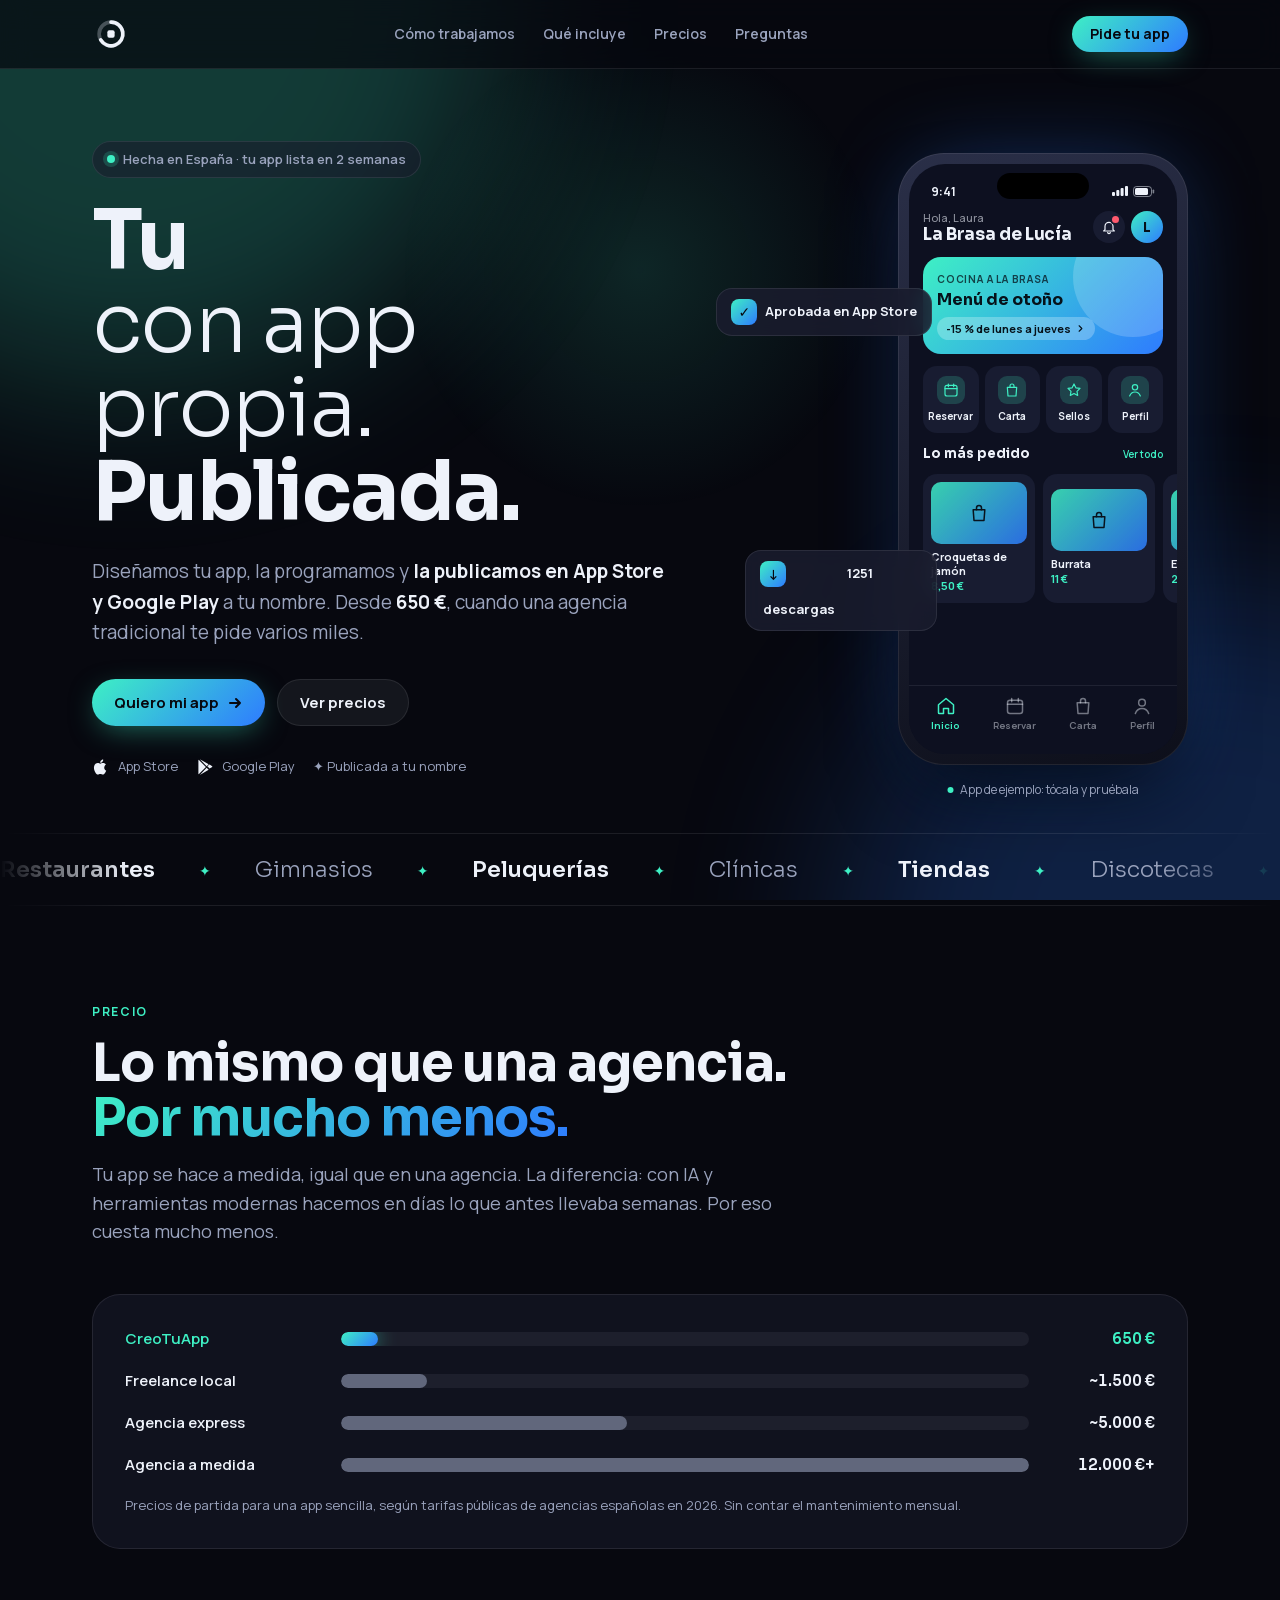
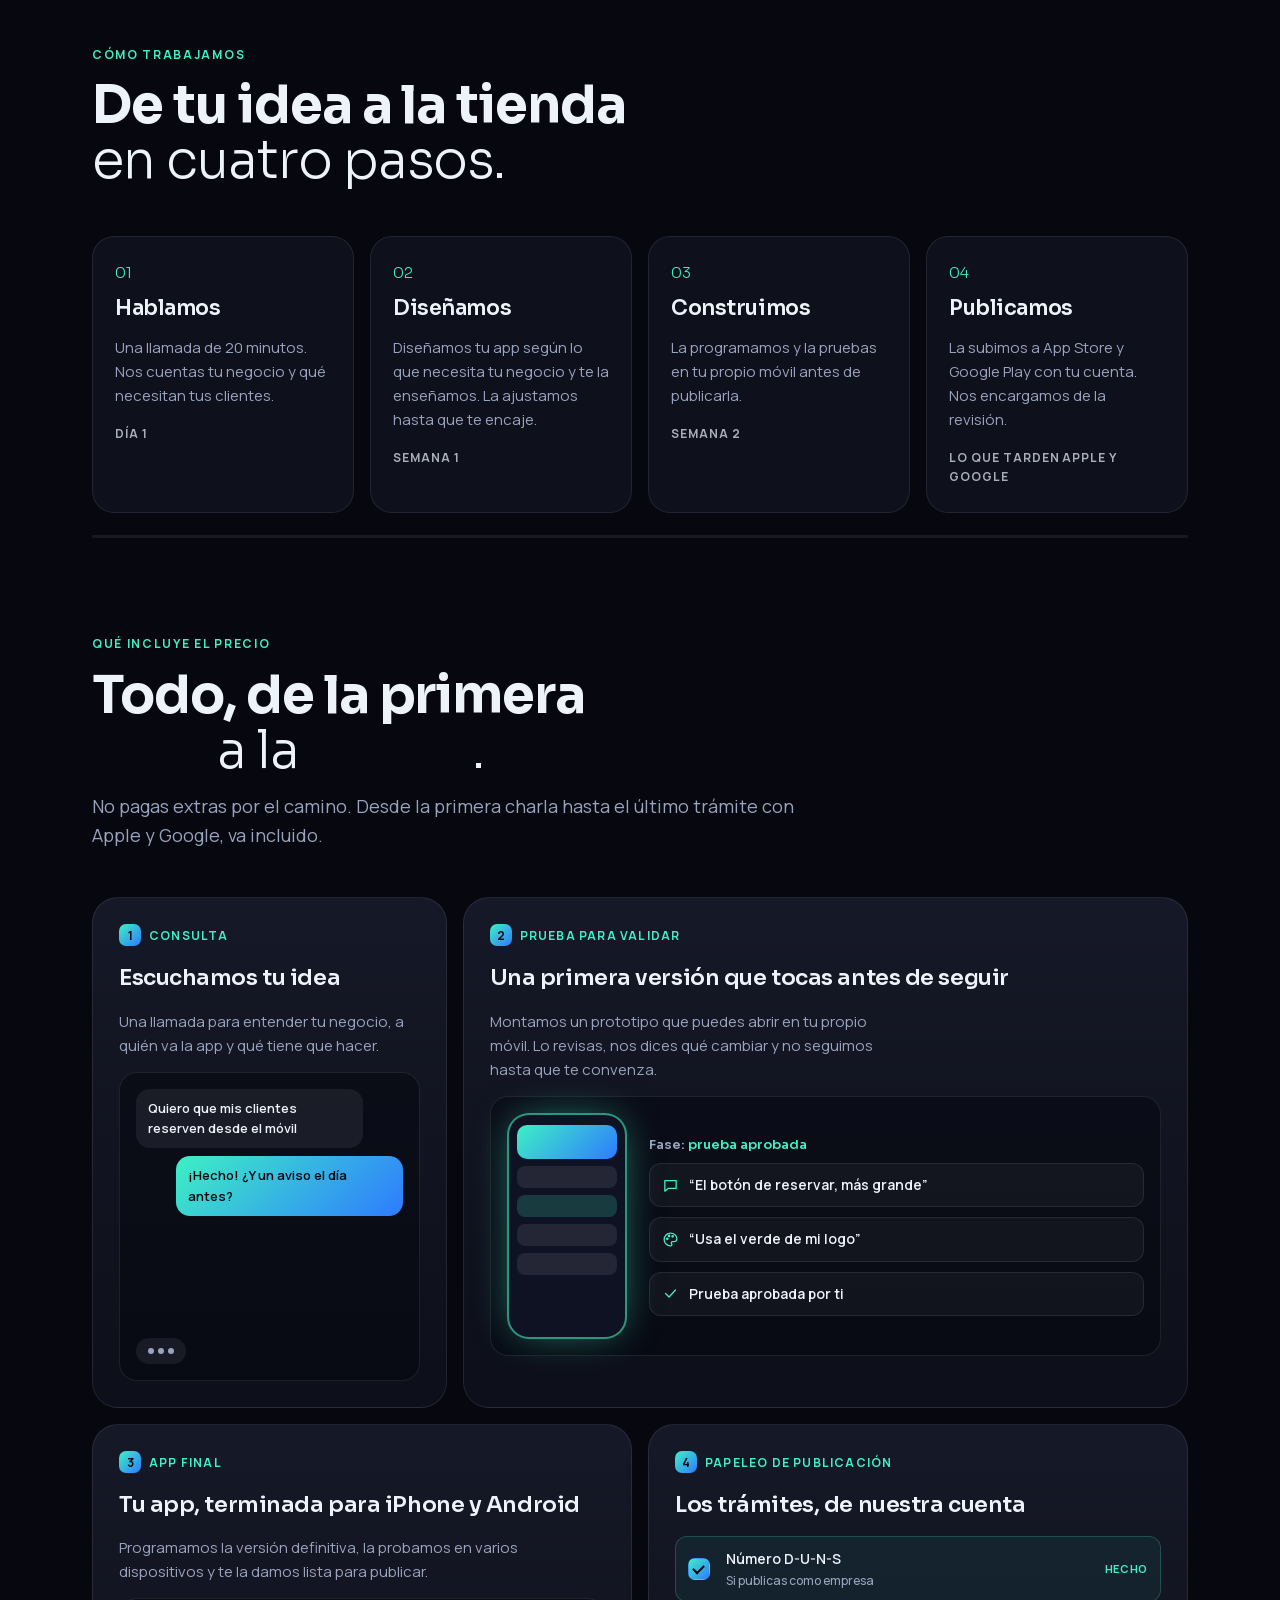
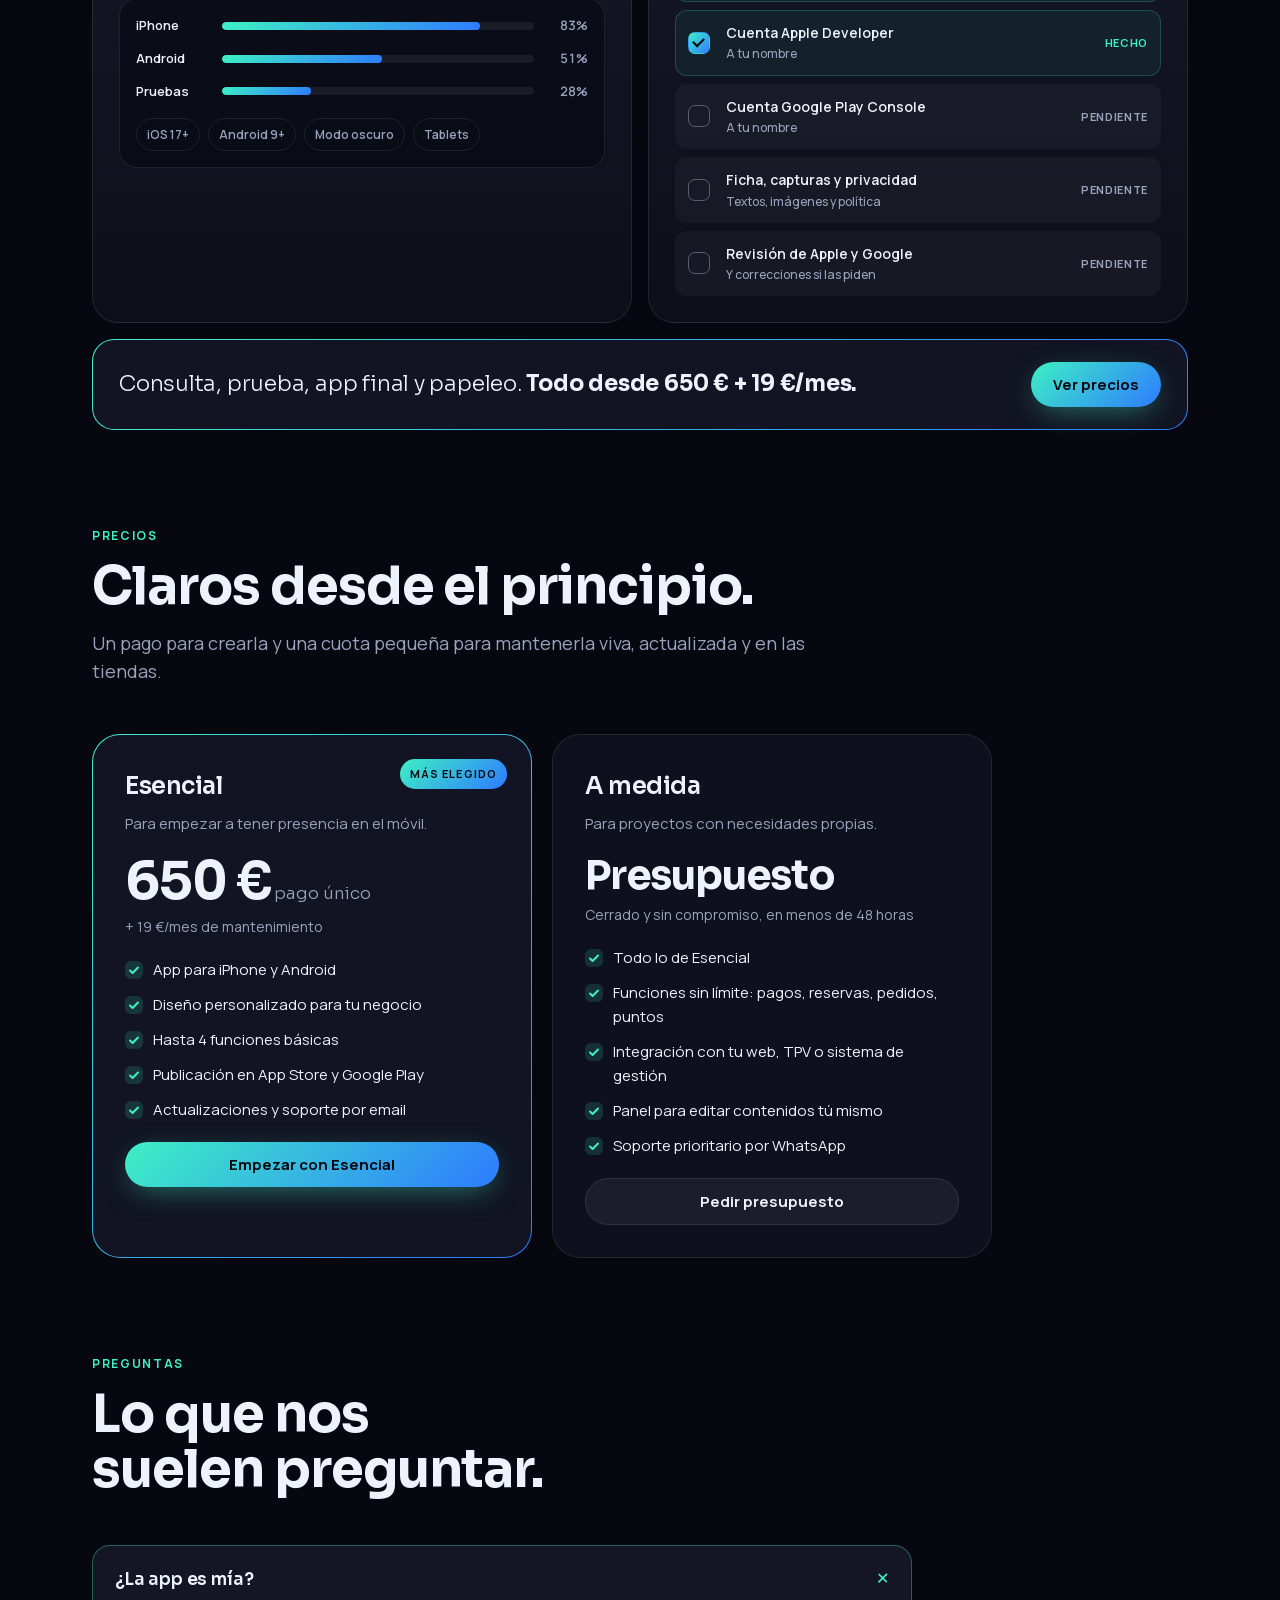
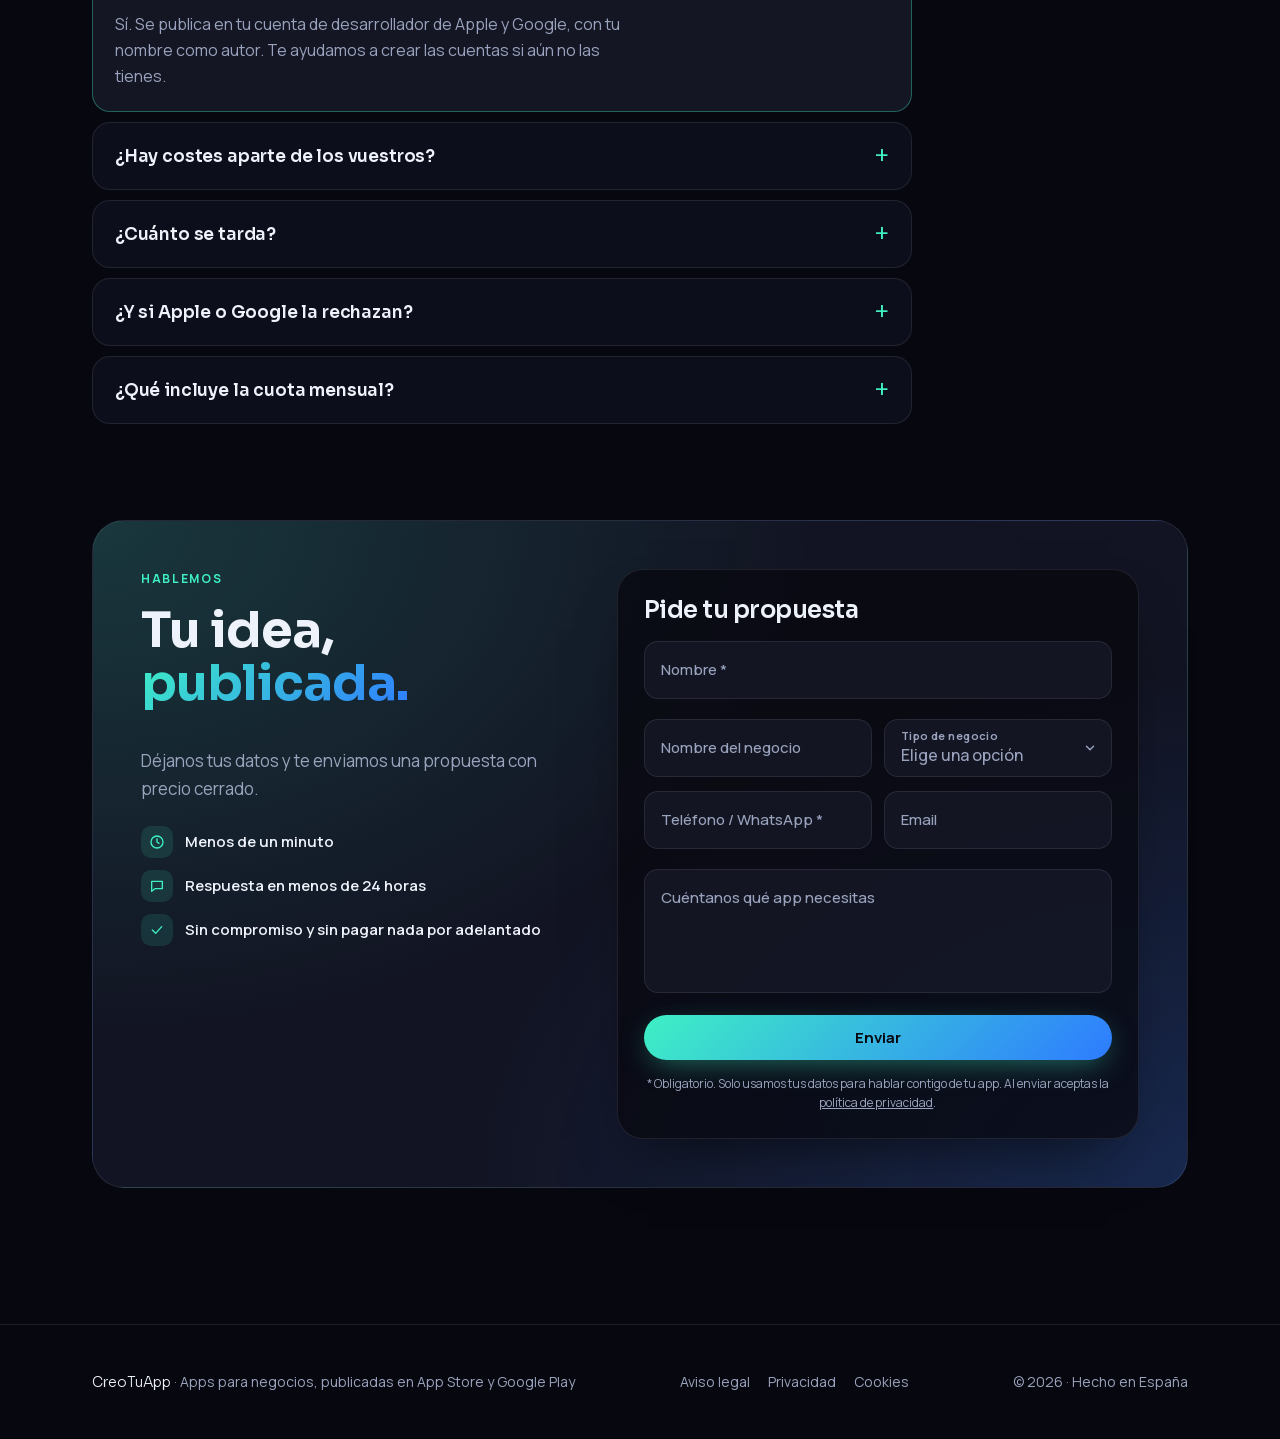
==== commit 34bcb0ab: "Nuevo logo en negativo y orden del menú Co-Authored-By: Claude Opus 5.5 <noreply@anthropic.com> Clau" ====
--- a/index.html
+++ b/index.html
@@ -73,7 +73,7 @@
 header { position: sticky; top: env(safe-area-inset-top, 0px); z-index: 50; backdrop-filter: blur(14px); -webkit-backdrop-filter: blur(14px); background: rgba(7,8,15,.7); border-bottom: 1px solid var(--linea); }
 .nav { display: flex; align-items: center; justify-content: space-between; gap: 16px; height: 68px; }
 .brand { display: flex; align-items: center; gap: 10px; text-decoration: none; font-family: var(--f-display); font-size: 19px; letter-spacing: -0.02em; }
-.brand svg { width: 34px; height: 34px; flex: none; }
+.brand svg { width: 38px; height: 38px; flex: none; display: block; }
 .brand b { font-weight: 700; } .brand span { font-weight: 300; }
 .links { display: flex; gap: 28px; font-size: 14px; font-weight: 600; }
 .links a { text-decoration: none; color: var(--niebla); transition: color .2s; }
@@ -529,12 +529,11 @@
 <header>
   <div class="wrap nav">
     <a class="brand" href="#inicio" aria-label="CreoTuApp, inicio">
-      <svg viewBox="0 0 100 100" aria-hidden="true"><defs><linearGradient id="lg" x1="0" y1="0" x2="1" y2="1"><stop offset="0" stop-color="#3EF0C4"/><stop offset="1" stop-color="#2E7BFF"/></linearGradient></defs><rect width="100" height="100" rx="28" fill="url(#lg)"/><rect x="20" y="20" width="25" height="25" rx="7.5" fill="#fff"/><rect x="20" y="55" width="25" height="25" rx="7.5" fill="#fff"/><rect x="55" y="55" width="25" height="25" rx="7.5" fill="#fff"/><path d="M67.5 15 C68.8 27 71 30.2 84.5 32.5 C71 34.8 68.8 38 67.5 50 C66.2 38 64 34.8 50.5 32.5 C64 30.2 66.2 27 67.5 15Z" fill="#fff"/></svg>
-      <span><b>Creo</b><span>Tu</span><b>App</b></span>
+      <svg viewBox="0 0 48 48" aria-hidden="true"><circle cx="24" cy="24" r="15" fill="none" stroke="#EEF2FA" stroke-opacity=".28" stroke-width="4.6"/><path d="M24 9A15 15 0 1 1 11.01 31.5" fill="none" stroke="#EEF2FA" stroke-width="4.6" stroke-linecap="round"/><rect x="19.4" y="19.4" width="9.2" height="9.2" rx="2.4" fill="#EEF2FA"/></svg>
     </a>
     <nav class="links" aria-label="Secciones">
+      <a href="#proceso">Cómo trabajamos</a>
       <a href="#incluye">Qué incluye</a>
-      <a href="#proceso">Cómo trabajamos</a>
       <a href="#precios">Precios</a>
       <a href="#faq">Preguntas</a>
     </nav>
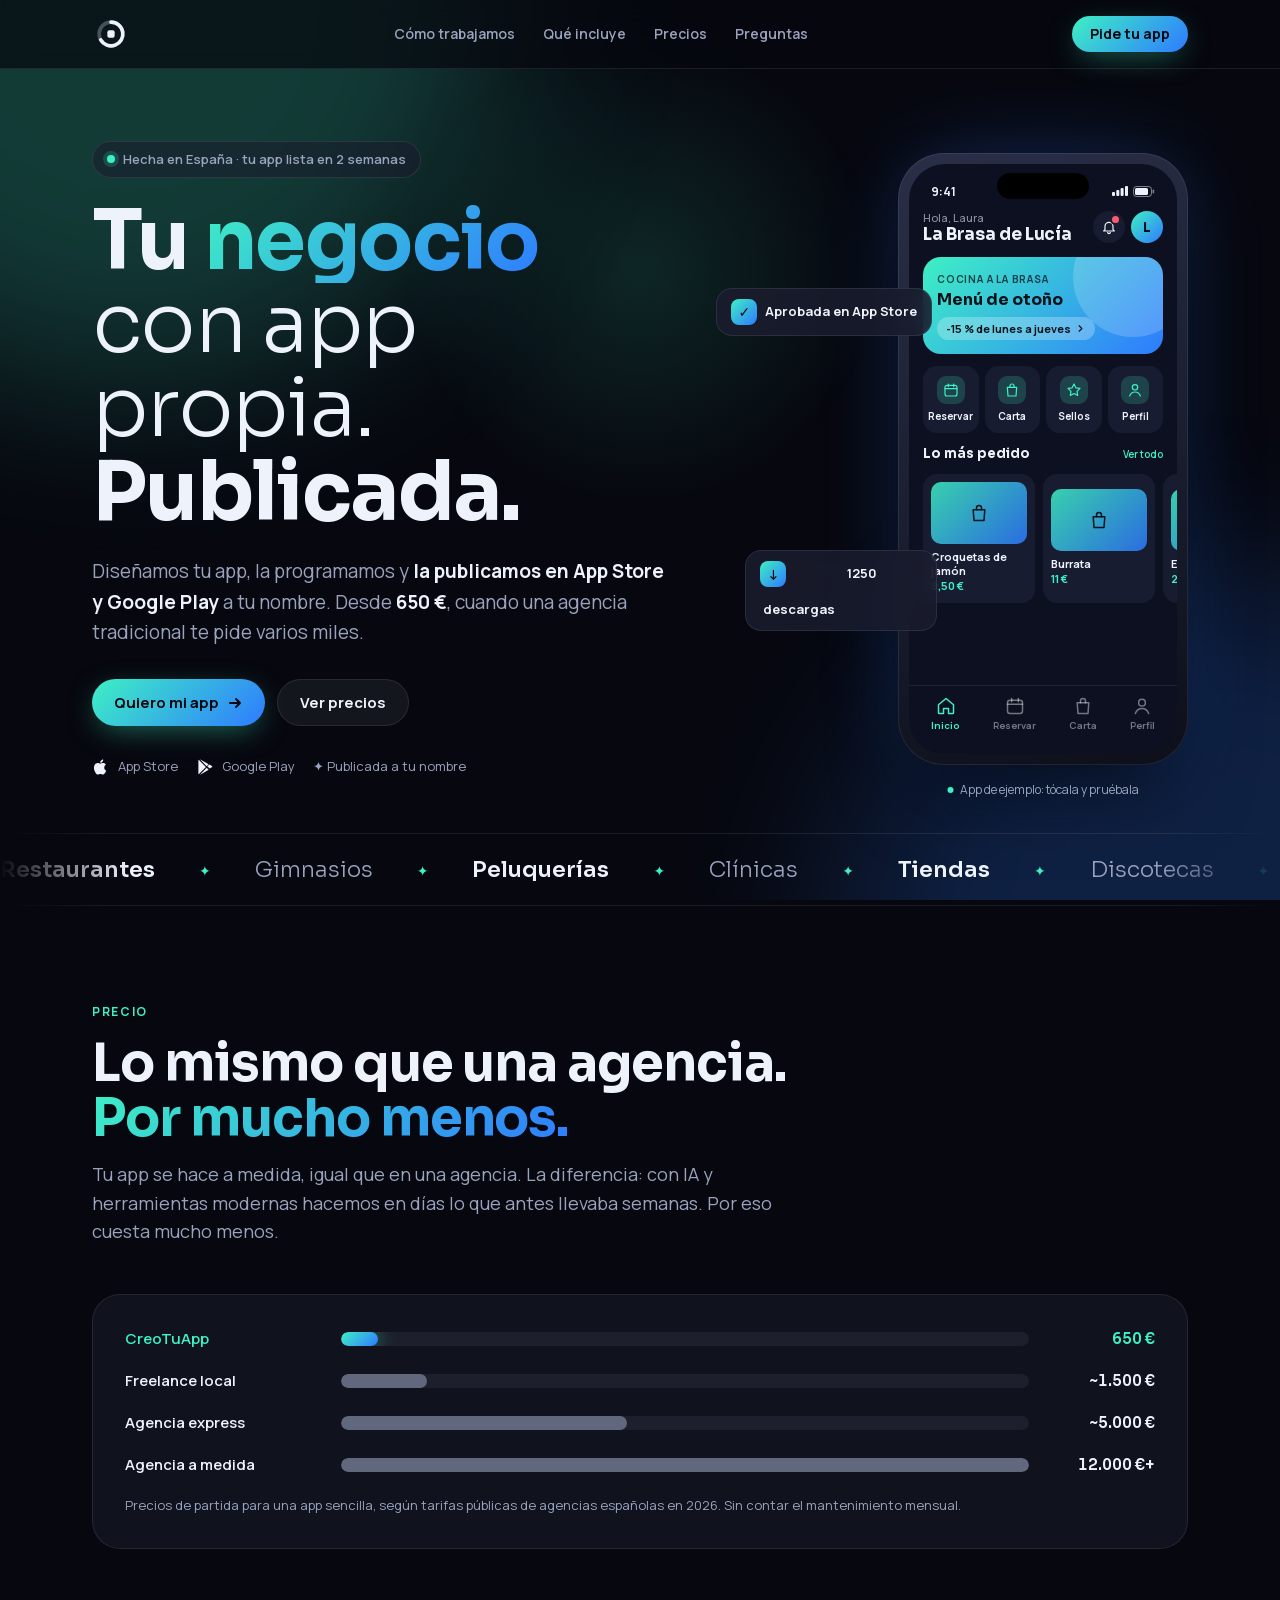
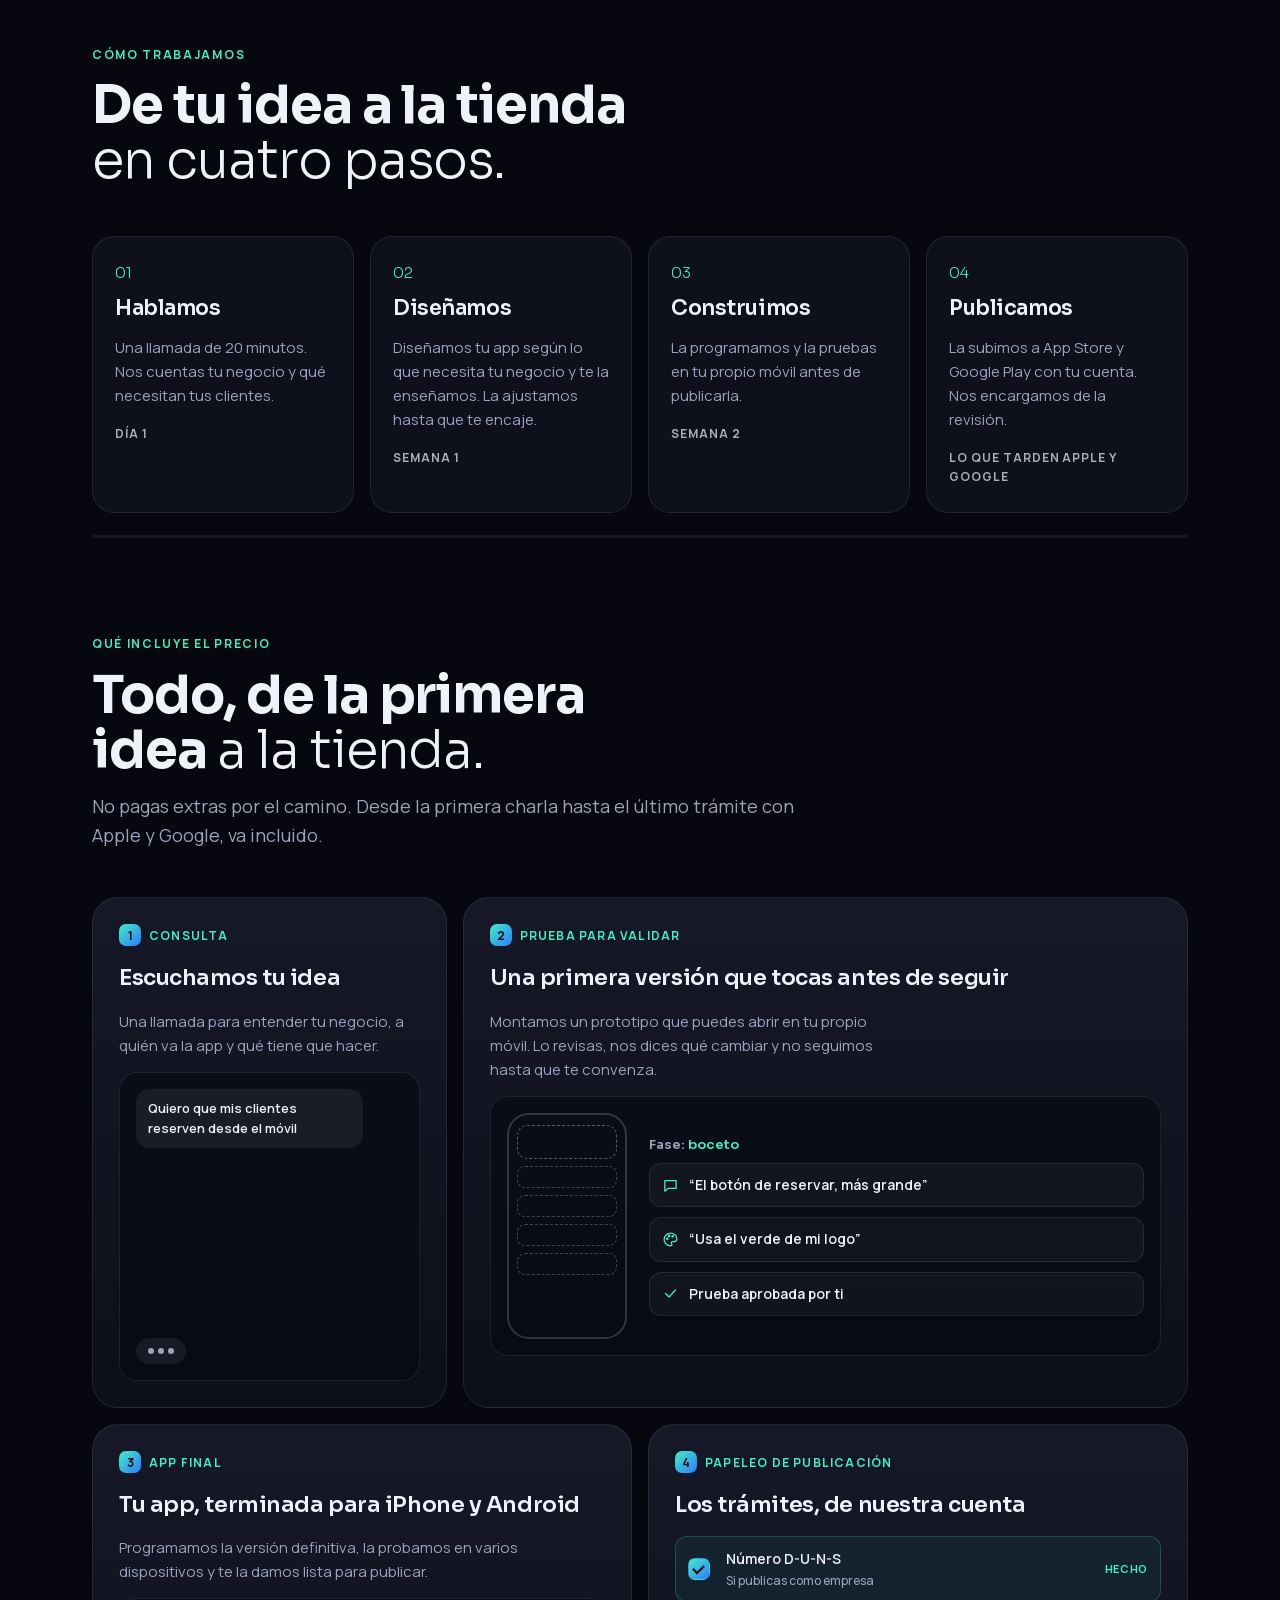
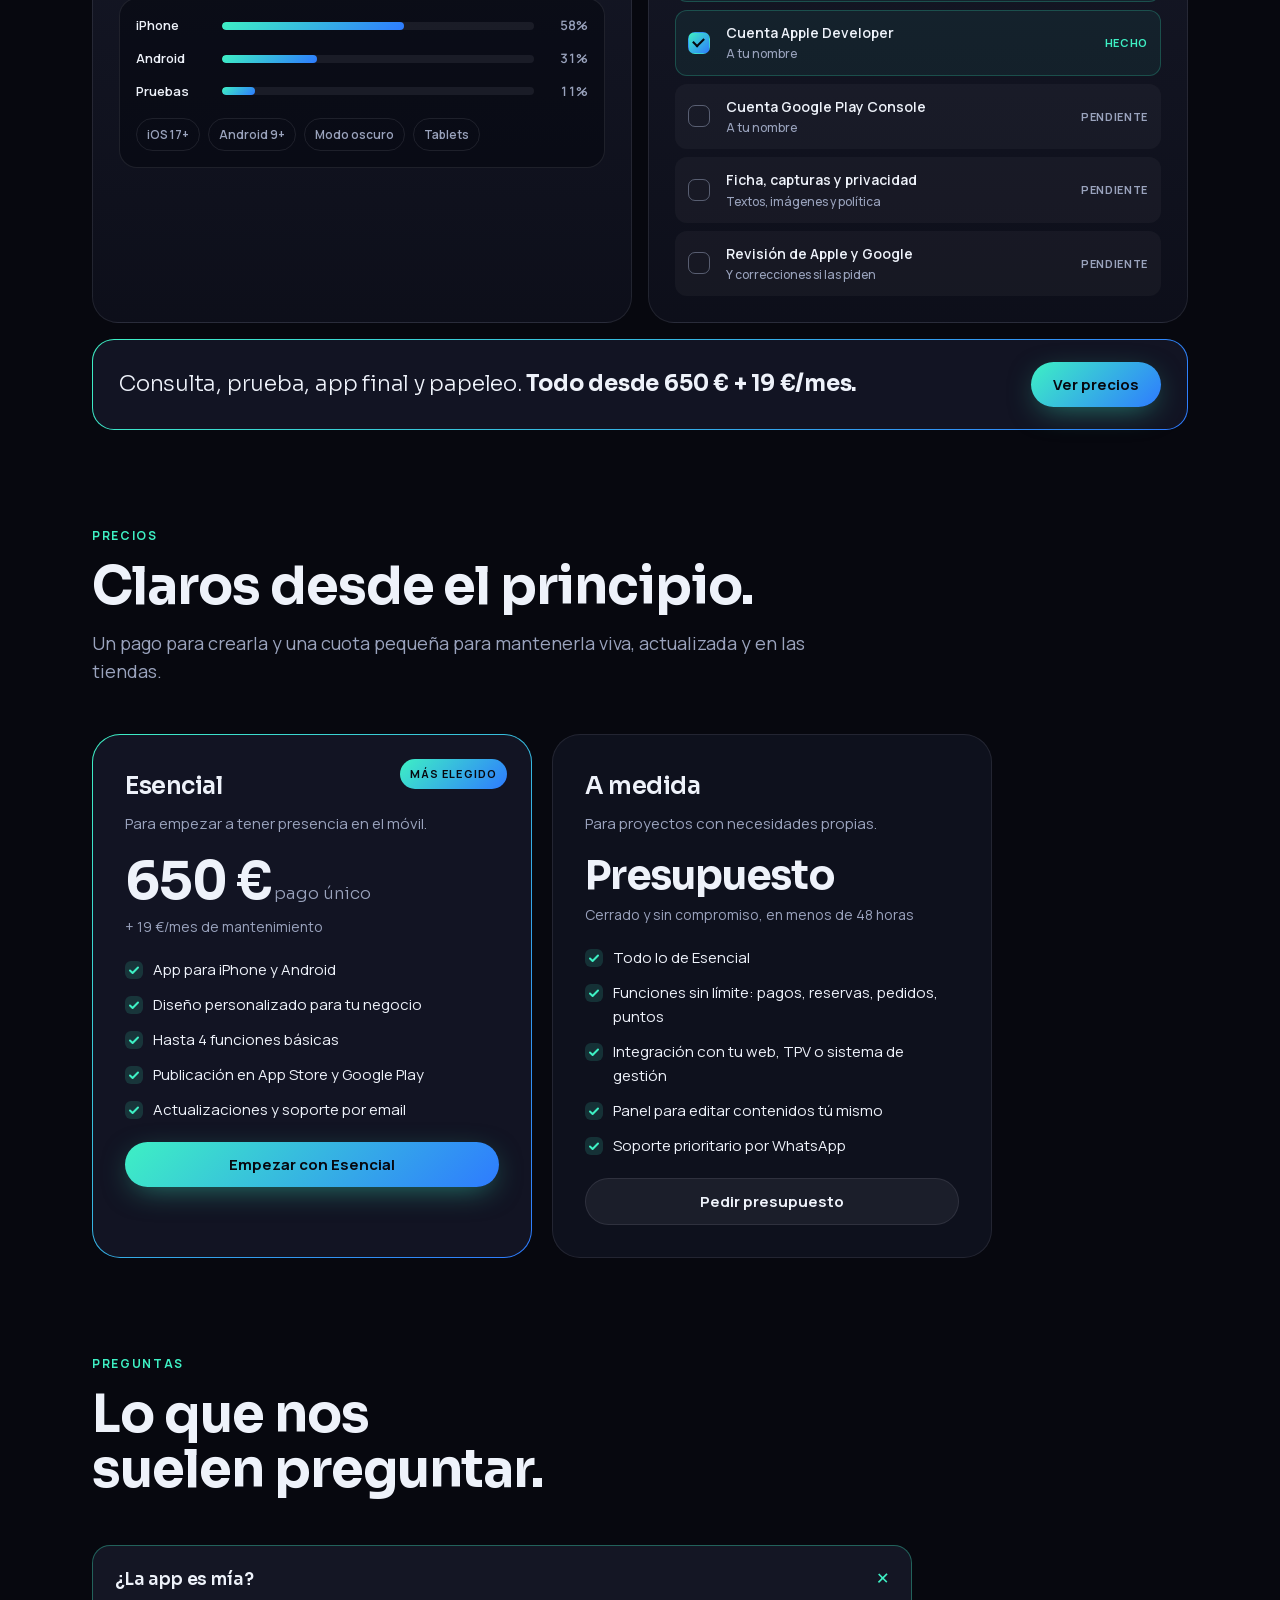
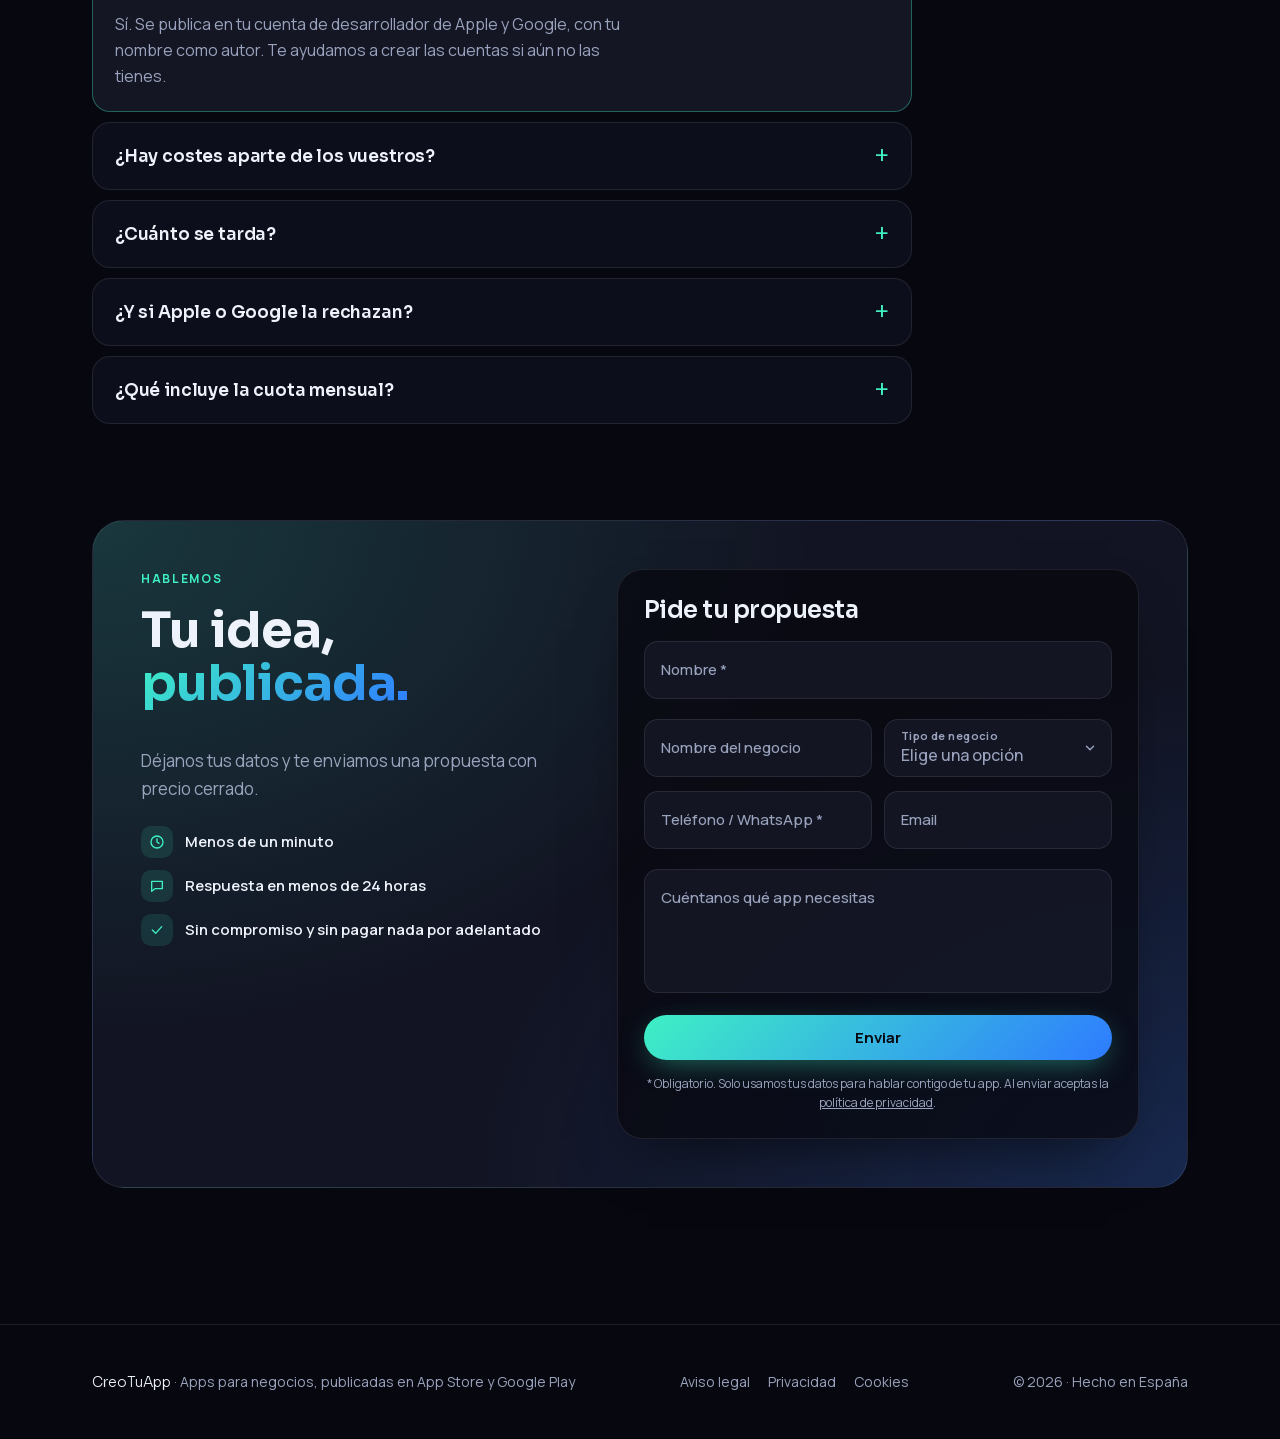
==== commit a1ad5d53: "Que la cabecera fija no tape las secciones al usar los enlaces Co-Authored-By: Claude Opus 5.5 <nore" ====
--- a/index.html
+++ b/index.html
@@ -43,7 +43,7 @@
 }
 * { box-sizing: border-box; }
 [hidden] { display: none !important; }
-html { scroll-behavior: smooth; }
+html { scroll-behavior: smooth; scroll-padding-top: calc(68px + env(safe-area-inset-top, 0px) + 28px); }
 body {
   background: var(--noche); color: var(--hielo);
   font-family: var(--f-text); font-size: 16px; line-height: 1.6;
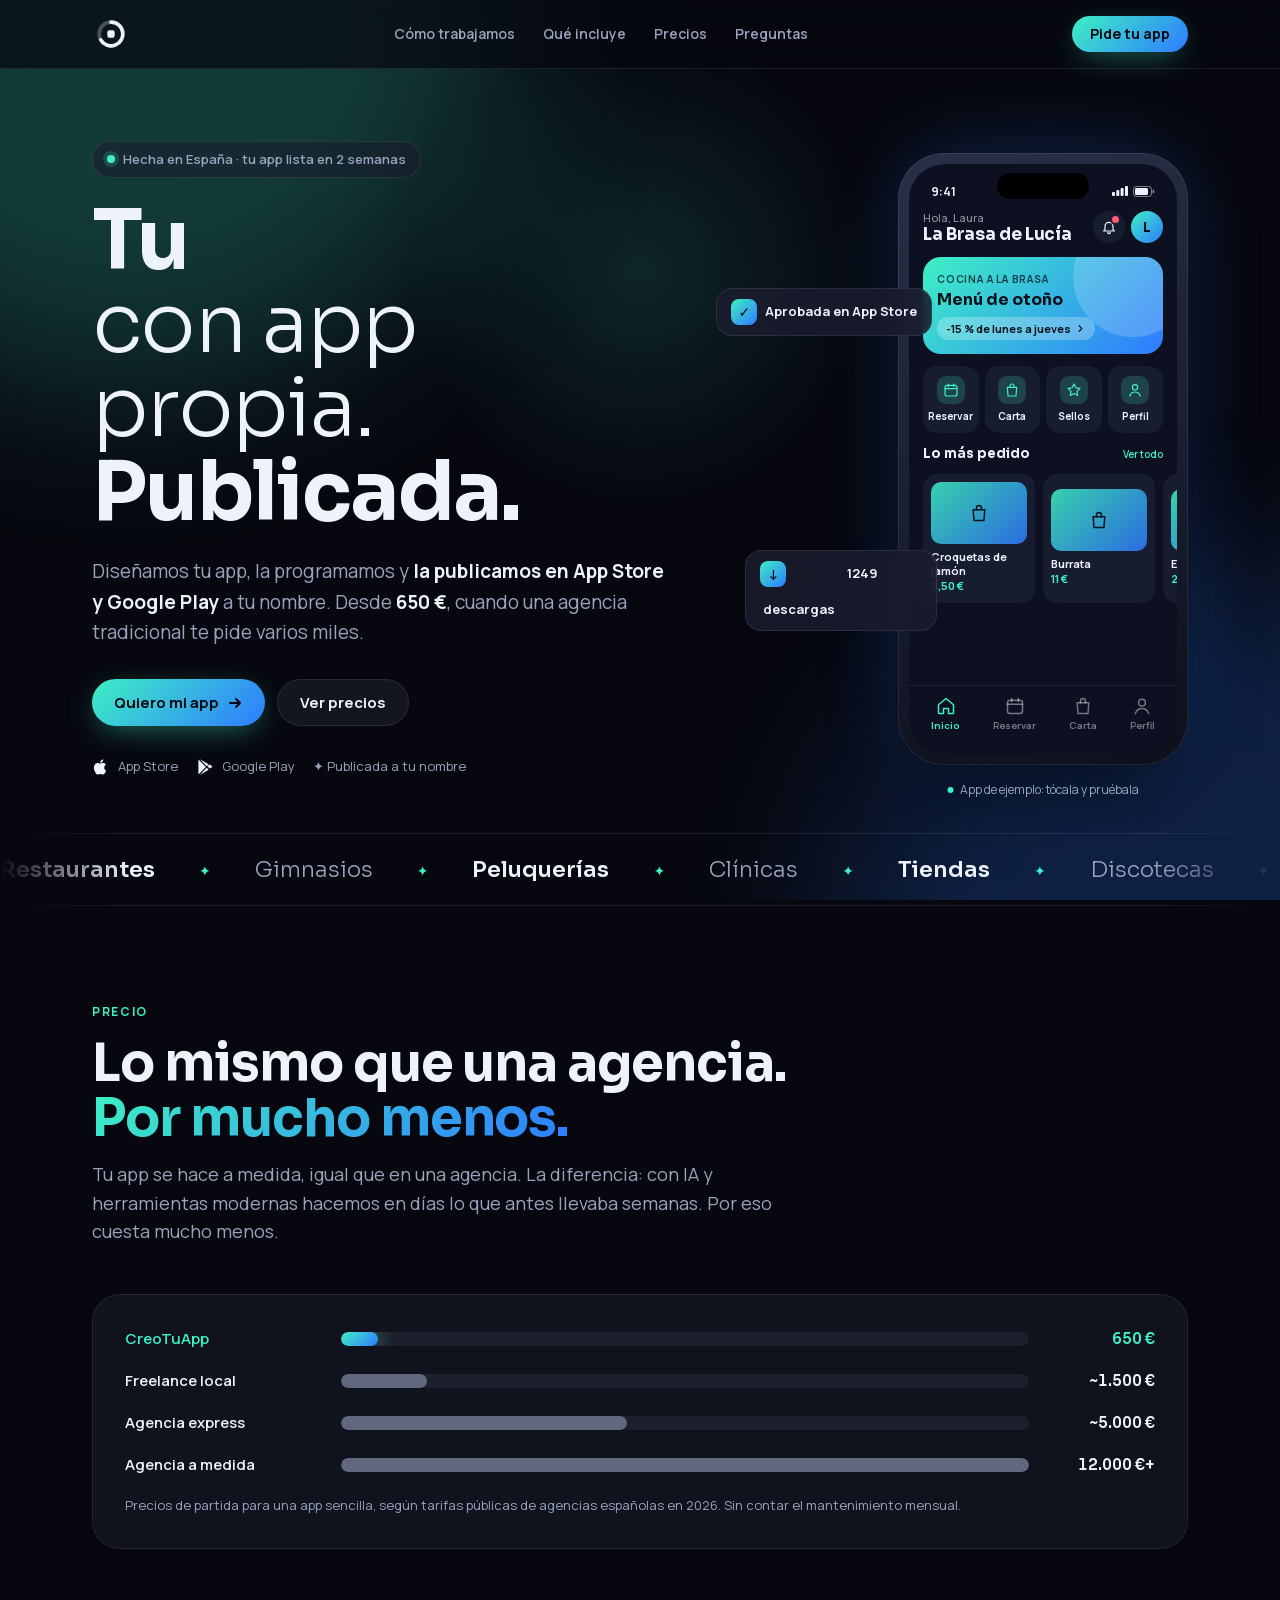
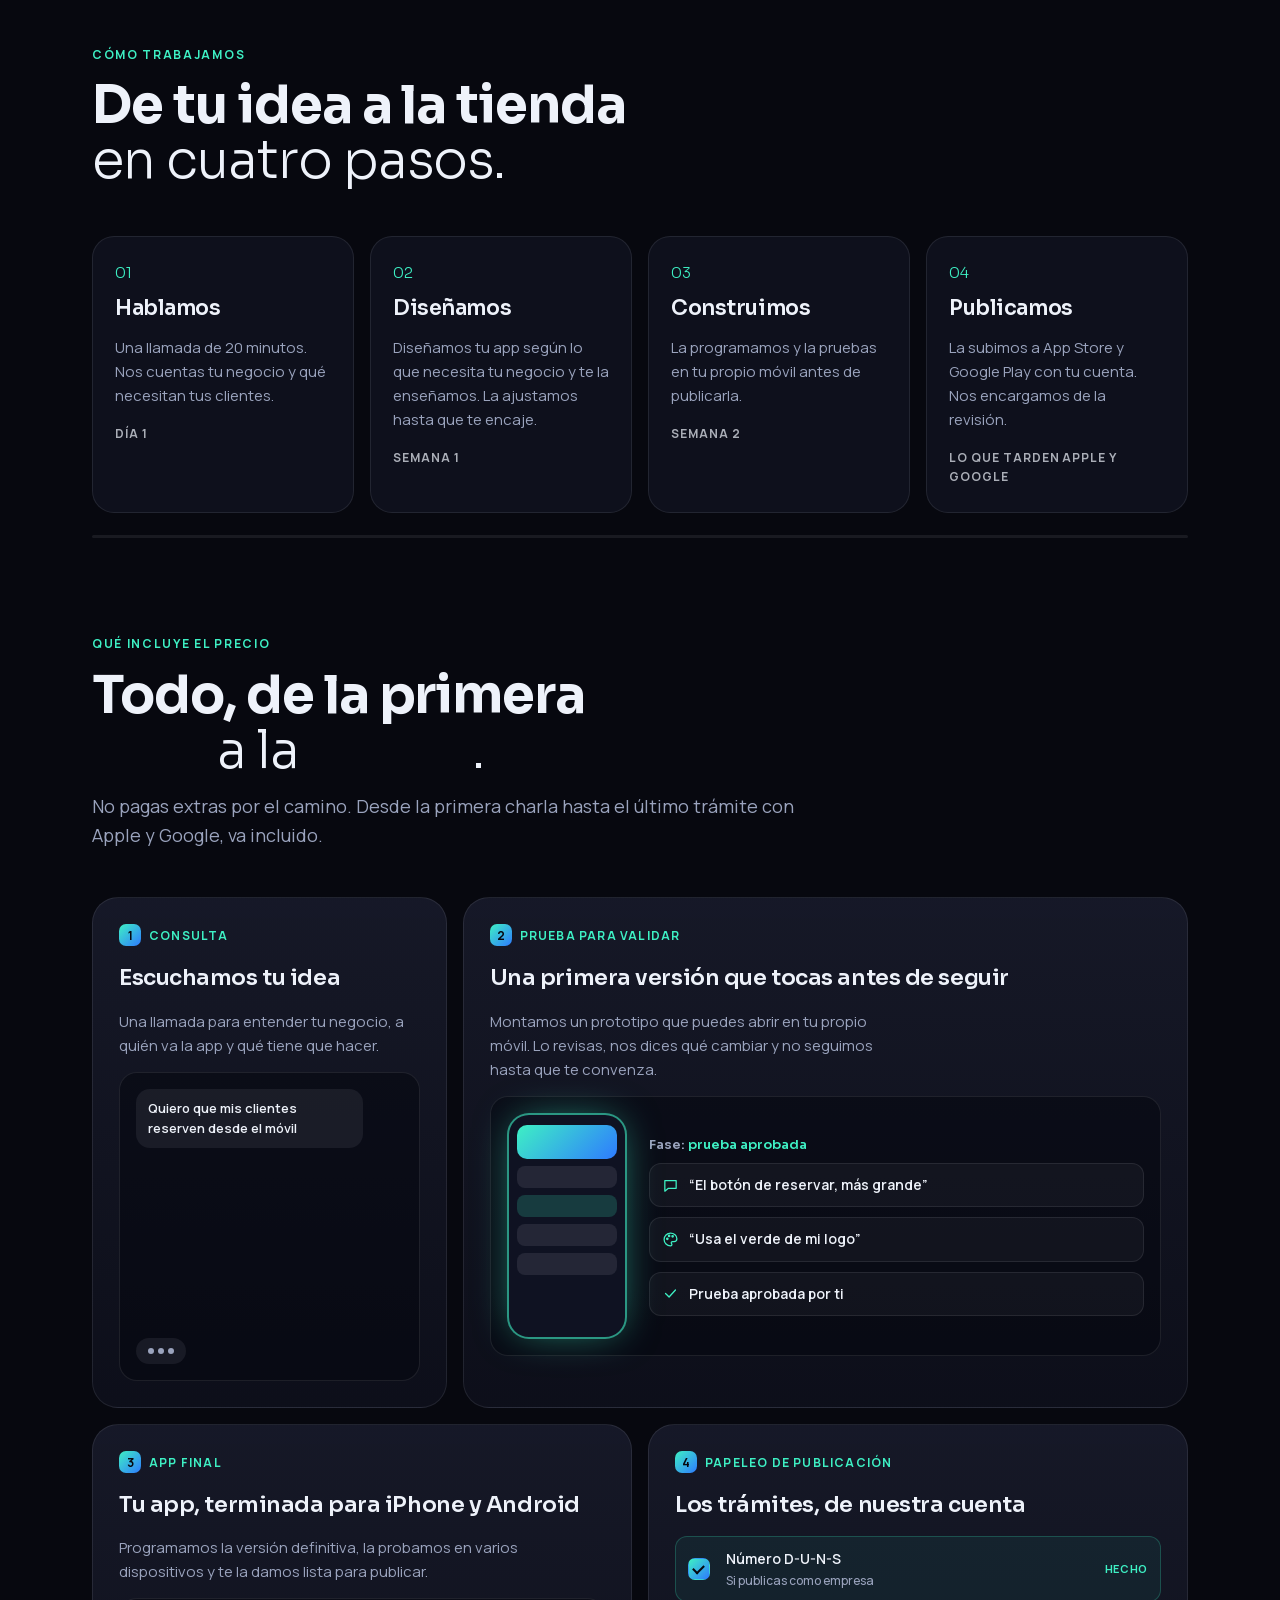
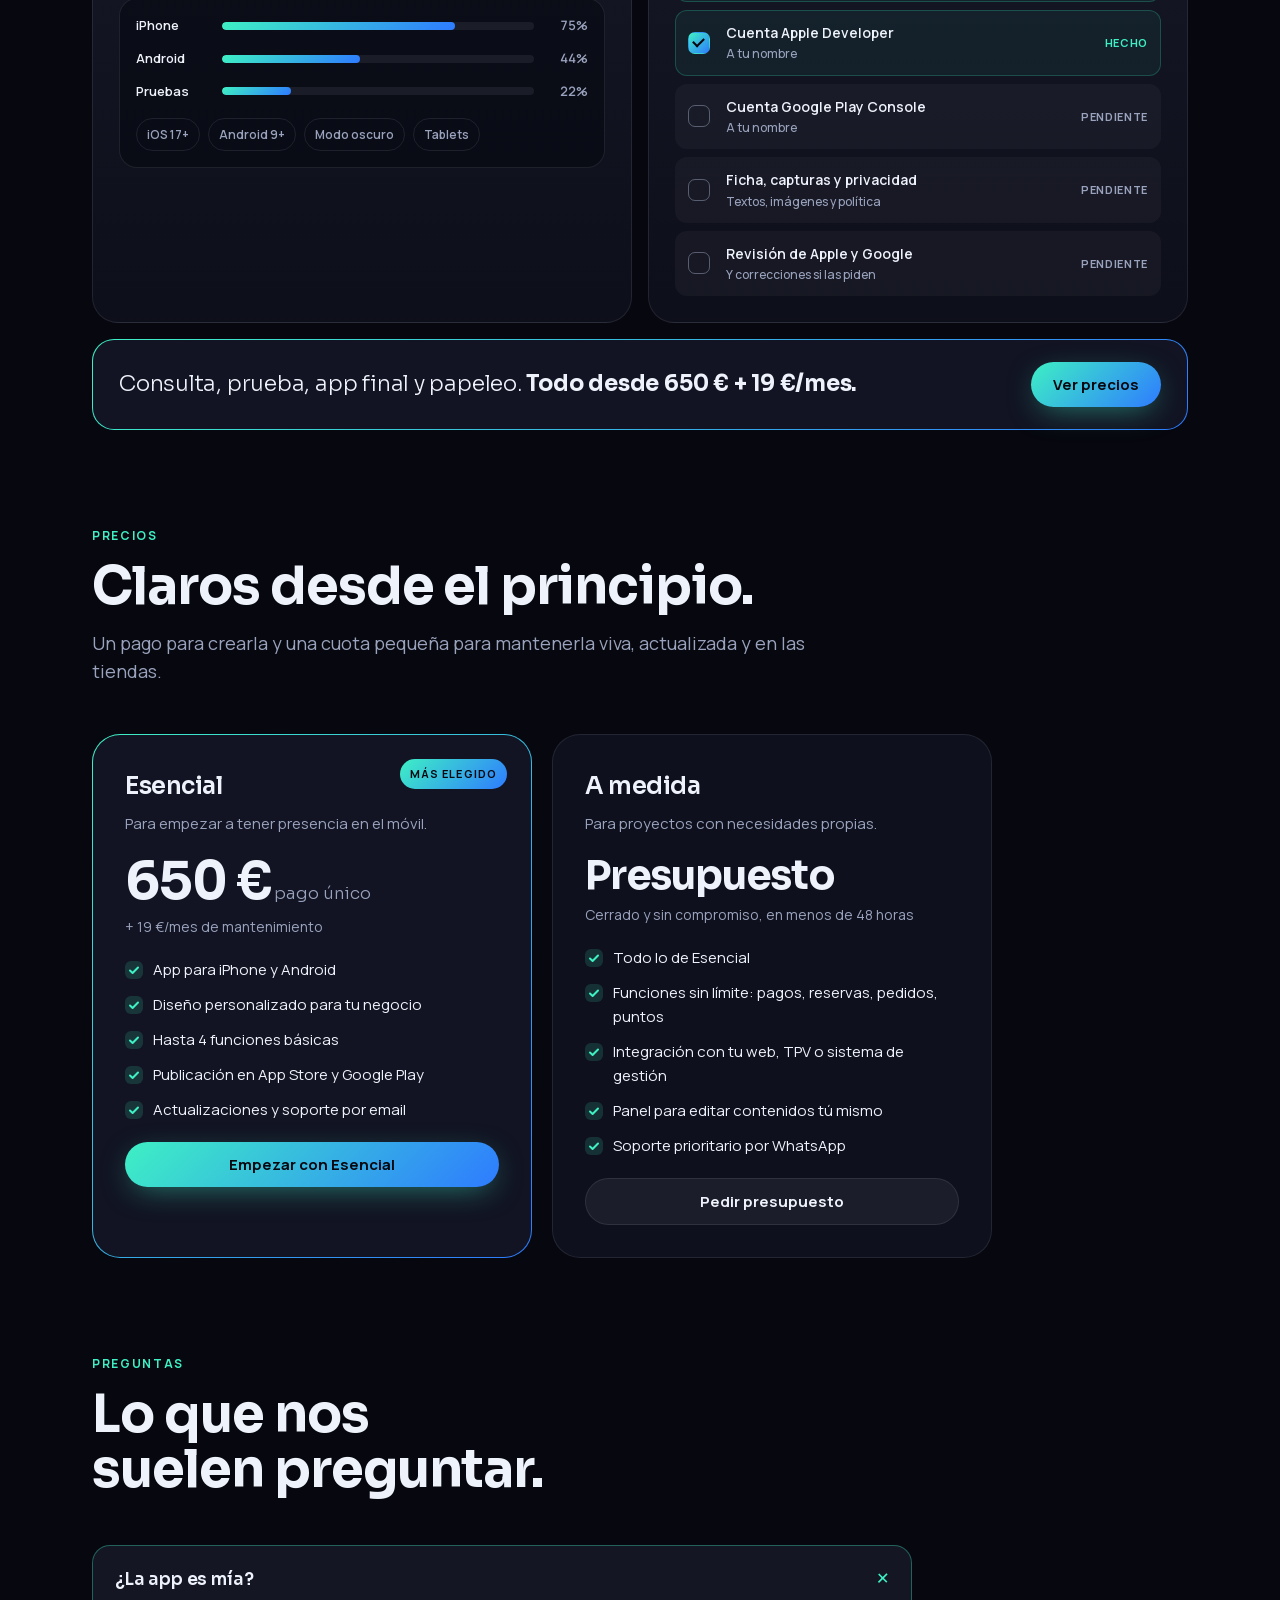
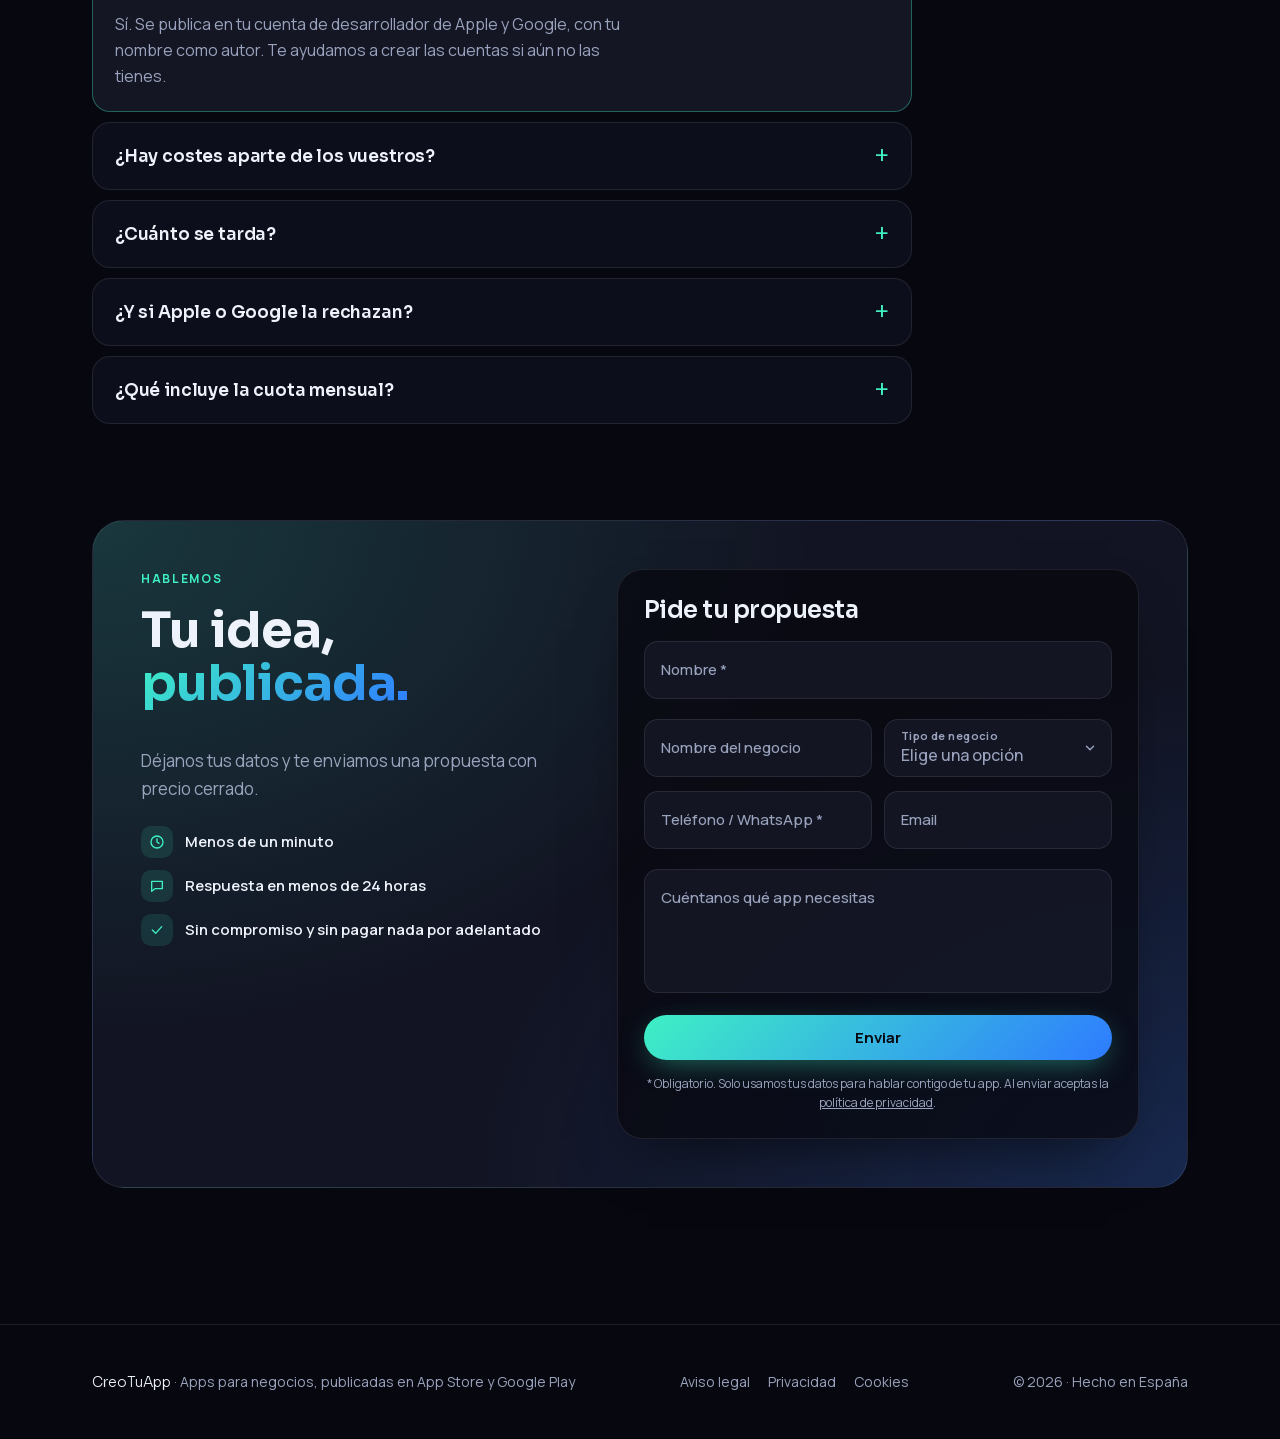
==== commit 4254d14e: "Enlaces internos: compensar la cabecera fija también en Safari Co-Authored-By: Claude Opus 5.5 <nore" ====
--- a/index.html
+++ b/index.html
@@ -44,6 +44,7 @@
 * { box-sizing: border-box; }
 [hidden] { display: none !important; }
 html { scroll-behavior: smooth; scroll-padding-top: calc(68px + env(safe-area-inset-top, 0px) + 28px); }
+section[id] { scroll-margin-top: calc(68px + env(safe-area-inset-top, 0px) + 28px); }
 body {
   background: var(--noche); color: var(--hielo);
   font-family: var(--f-text); font-size: 16px; line-height: 1.6;
@@ -1114,6 +1115,17 @@
     const u = leadUrl(); if (u) window.open(u, '_blank', 'noopener');
     done();
   });
+  /* Enlaces internos: que la cabecera fija nunca tape el destino (también en Safari) */
+  document.addEventListener('click', e => {
+    const a = e.target.closest('a[href^="#"]'); if (!a || e.metaKey || e.ctrlKey) return;
+    const id = a.getAttribute('href'); if (id.length < 2) return;
+    const t = document.querySelector(id); if (!t) return;
+    e.preventDefault();
+    const hd = document.querySelector('header').getBoundingClientRect().height;
+    const y = t.getBoundingClientRect().top + scrollY - hd - 24;
+    scrollTo({ top: Math.max(0, y), behavior: reduce ? 'auto' : 'smooth' });
+    history.replaceState(null, '', id);
+  });
   /* Preguntas: solo una abierta a la vez */
   document.querySelectorAll('details[name="faq"]').forEach(d => d.addEventListener('toggle', () => { if (d.open) document.querySelectorAll('details[name="faq"]').forEach(o => { if (o !== d) o.open = false; }); }));
 })();
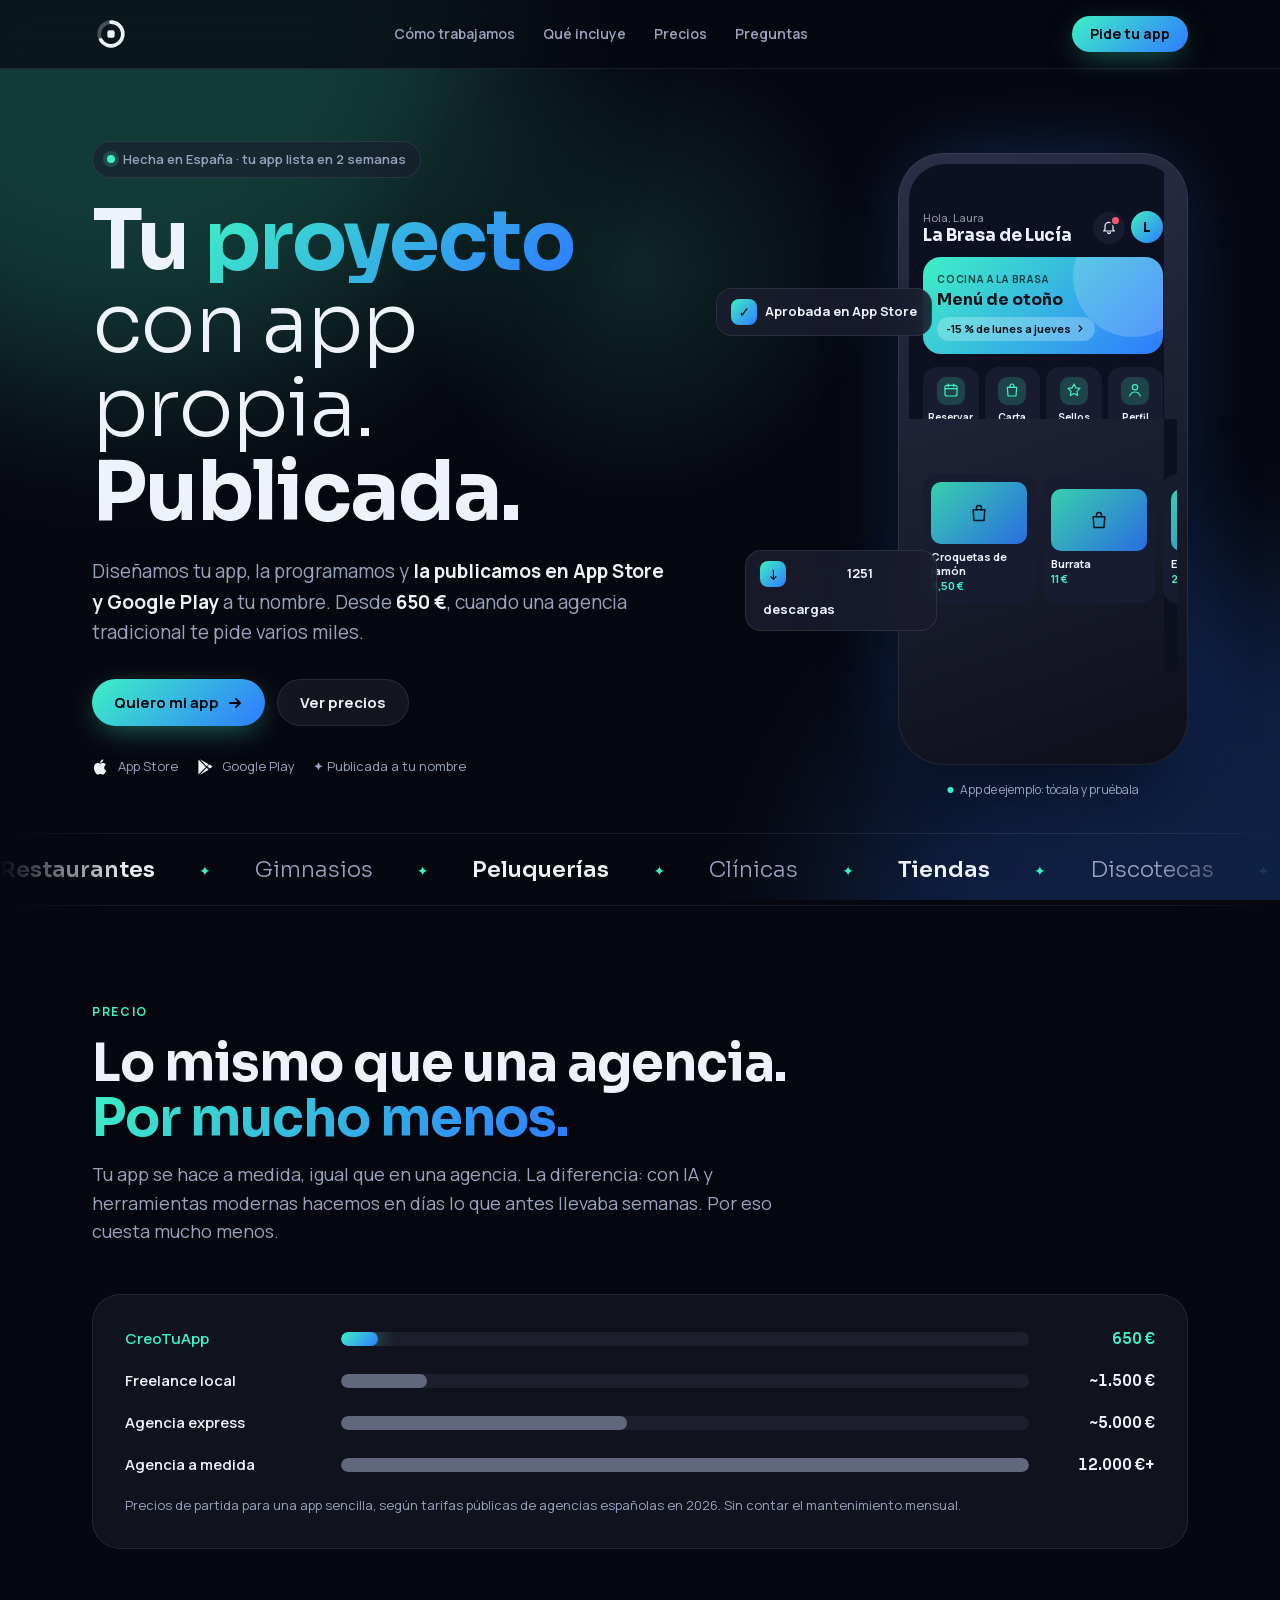
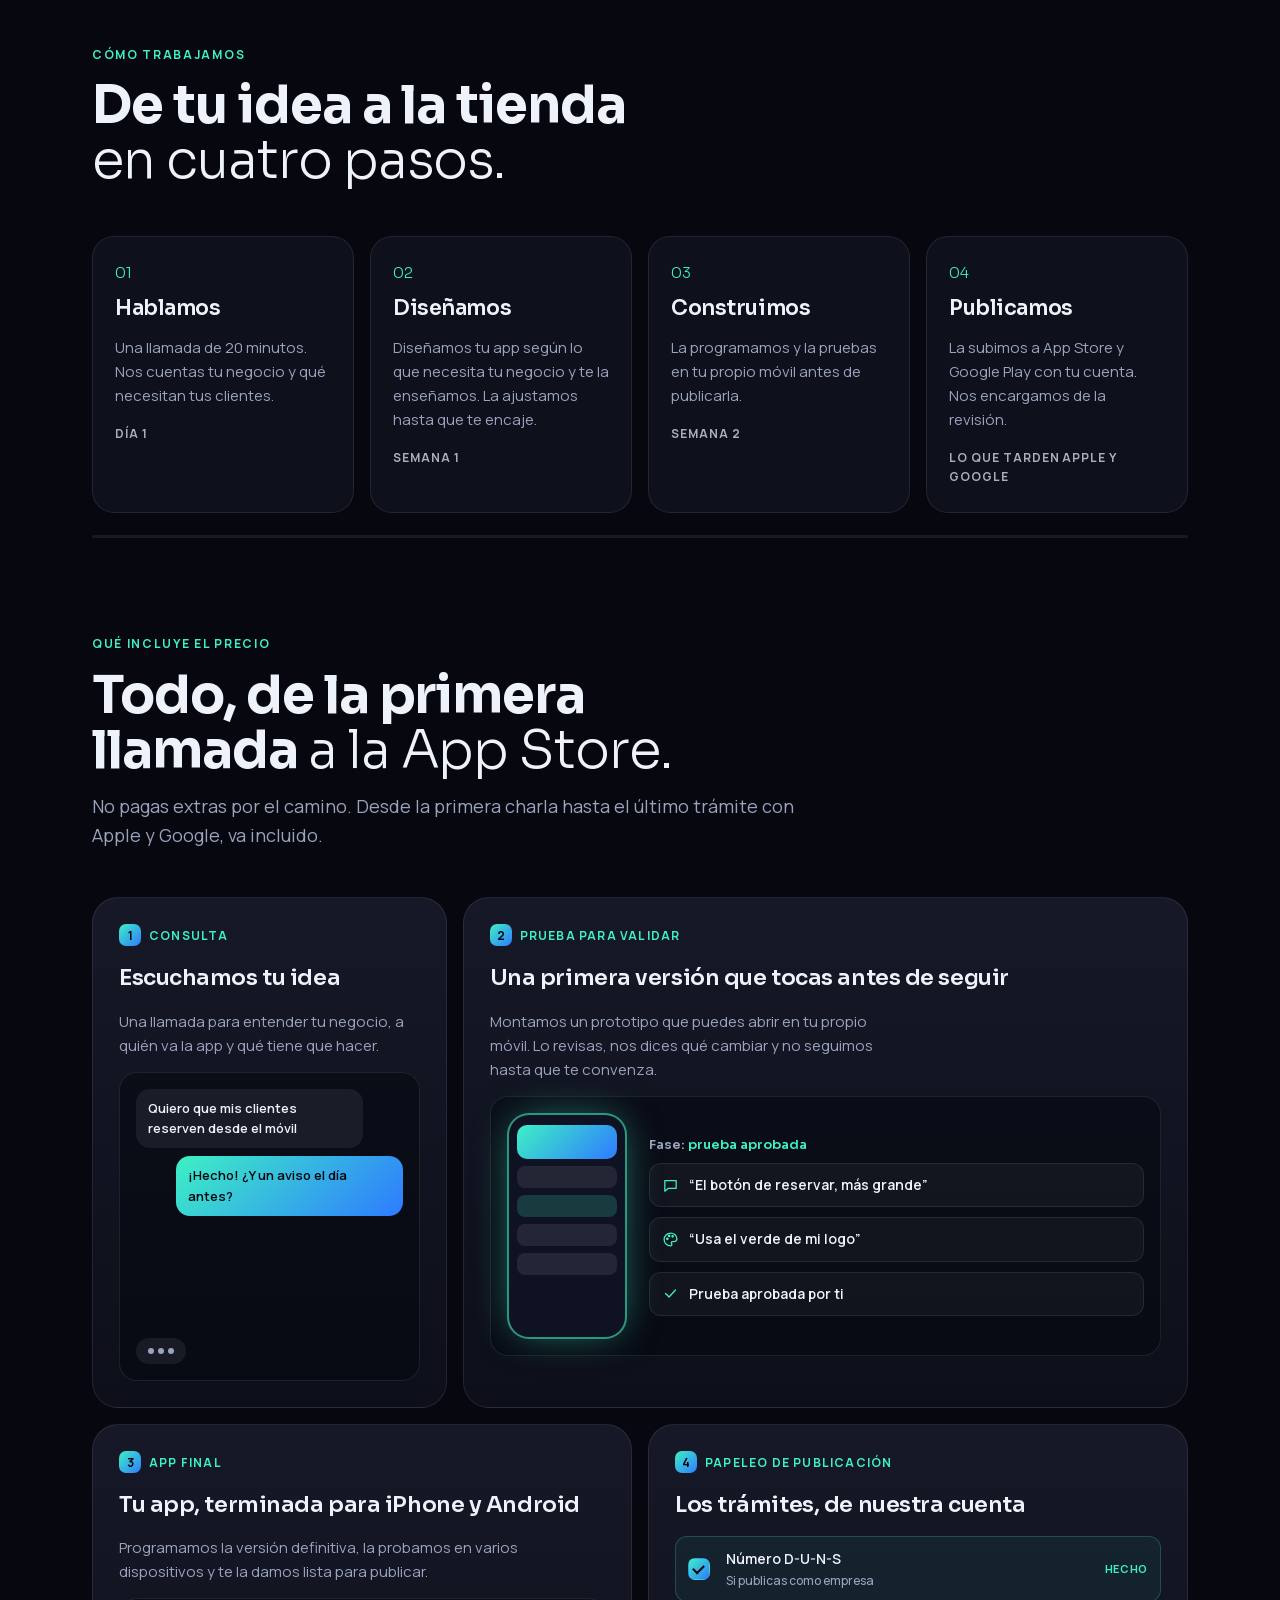
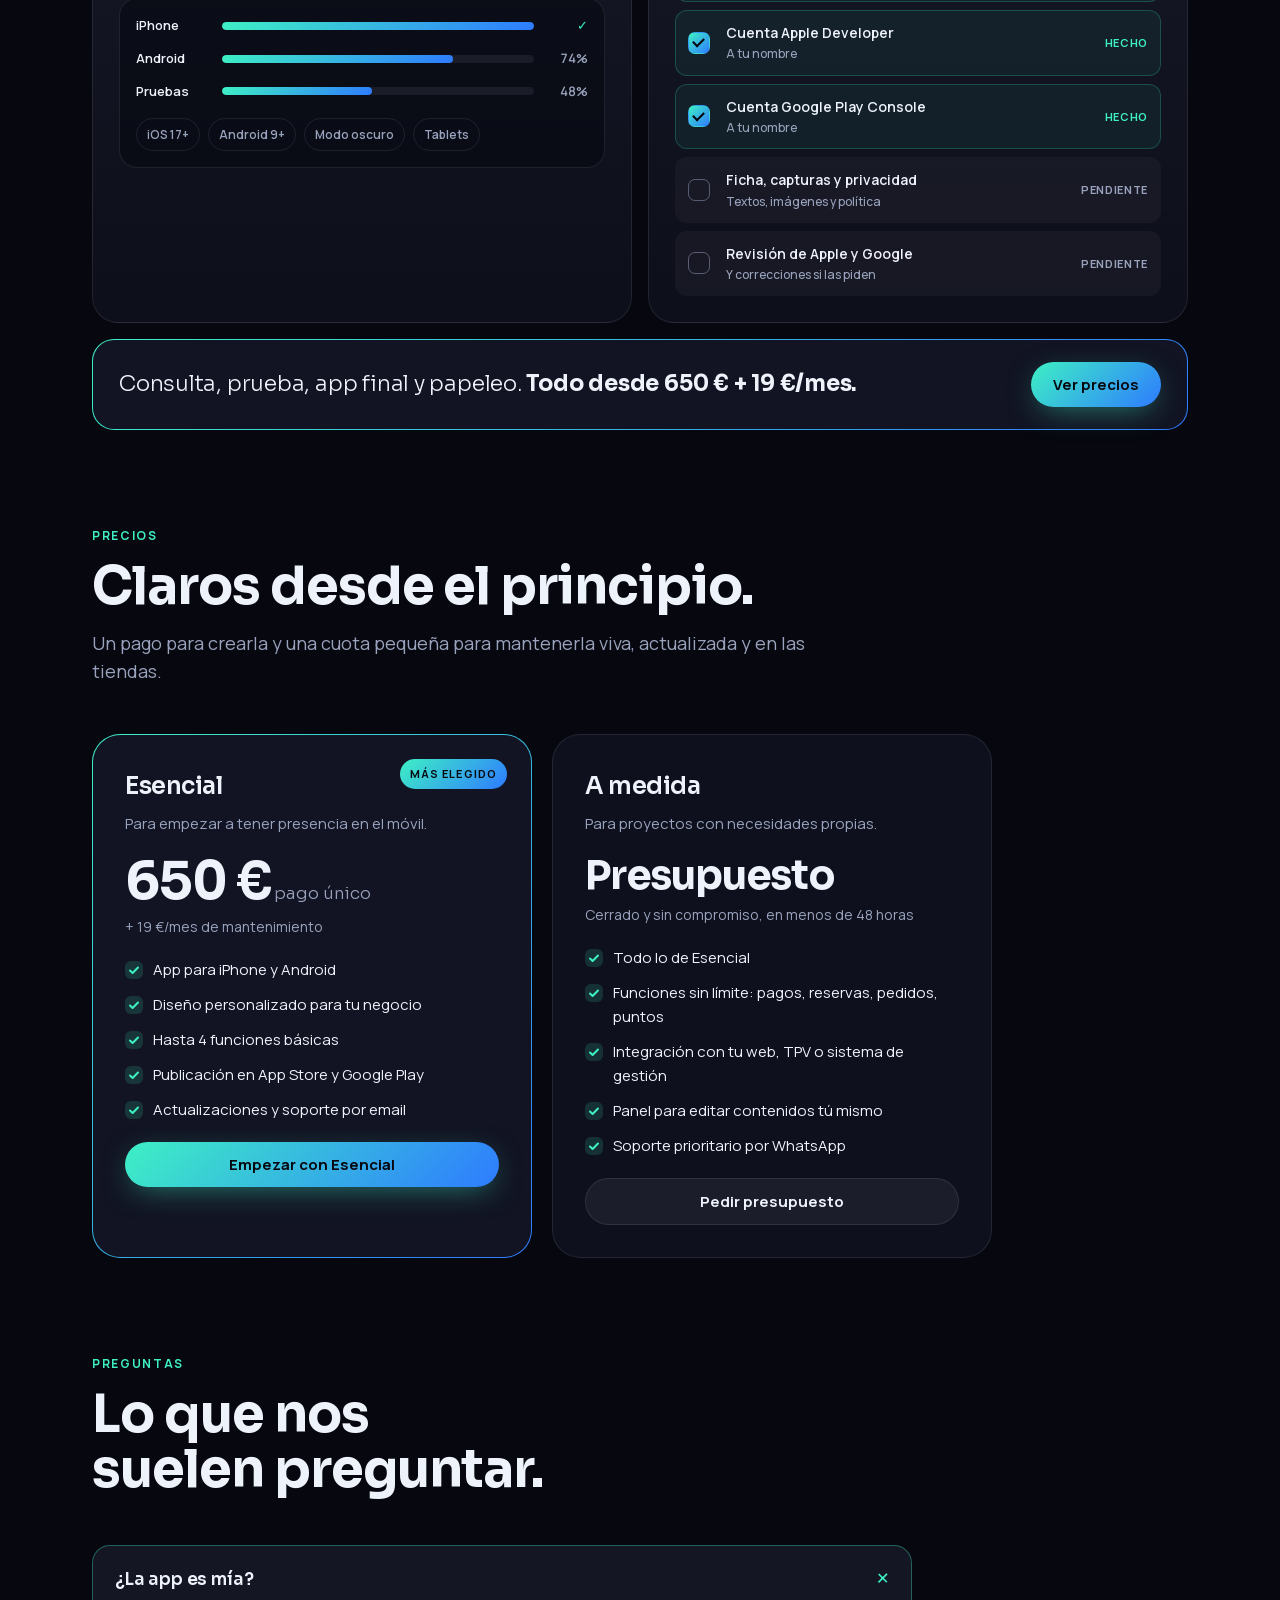
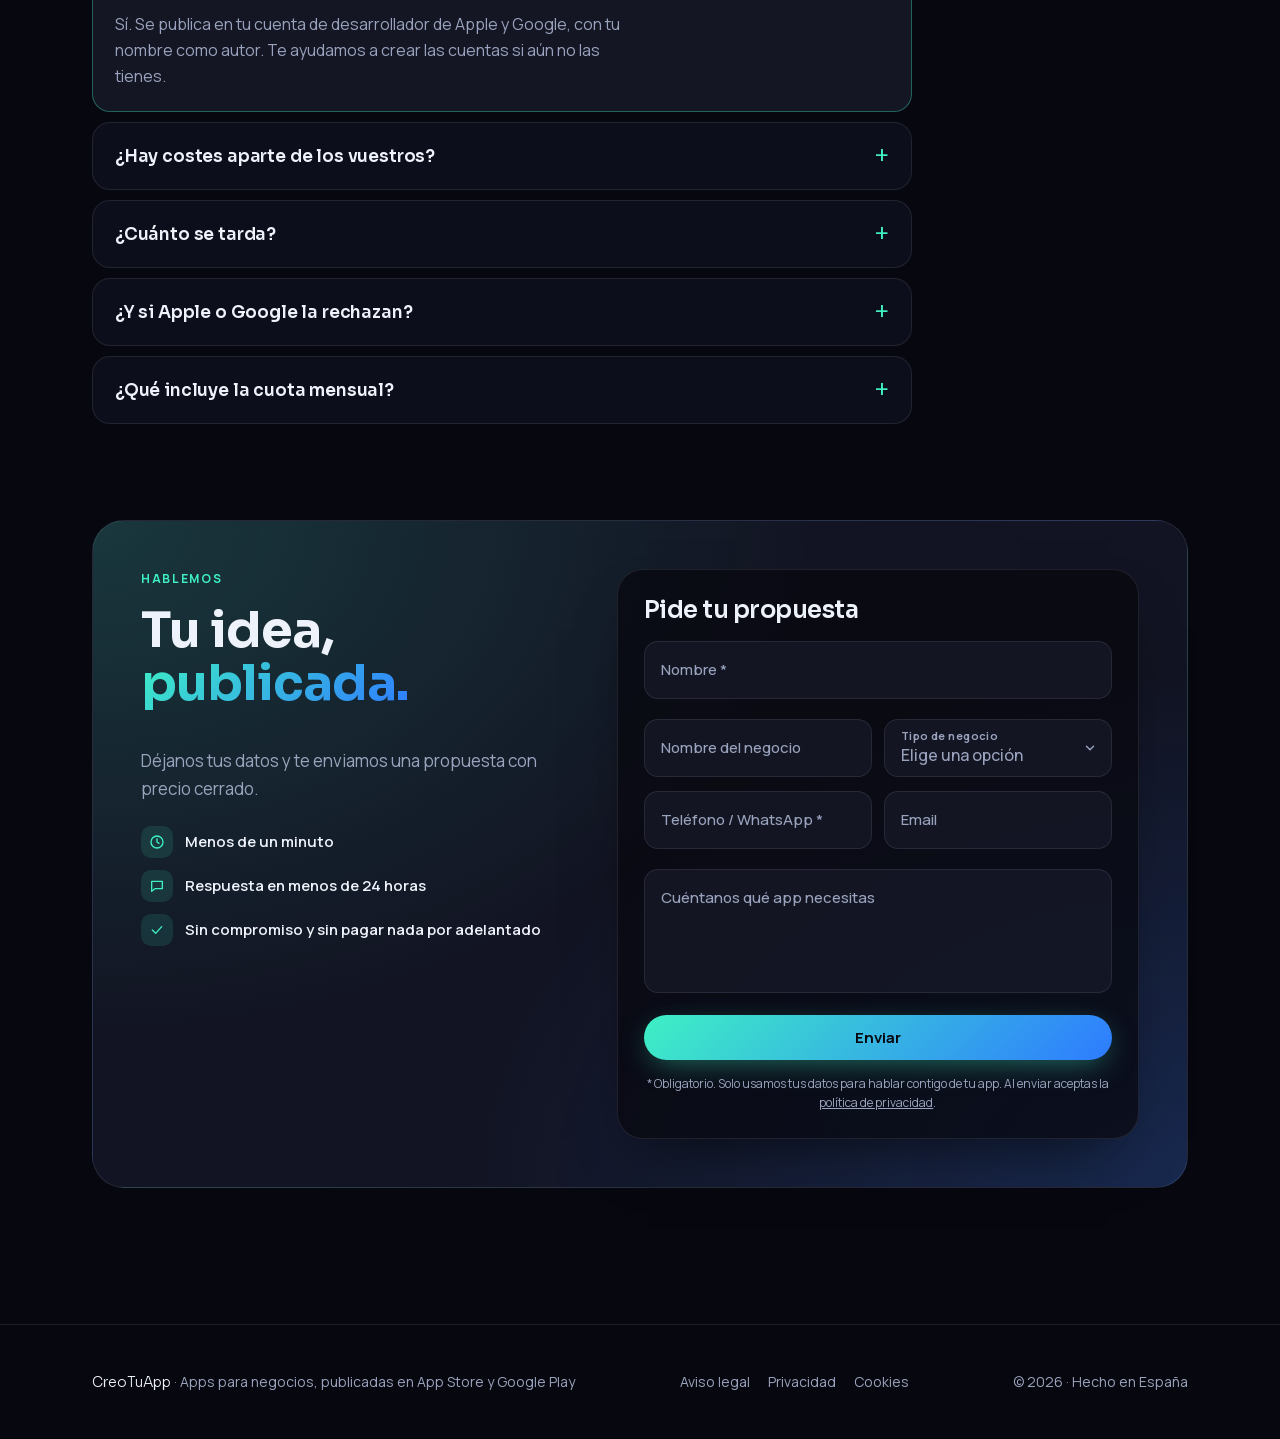
==== commit 53783098: "Marcar en la hoja los contactos que llegan desde Instagram Co-Authored-By: Claude Opus 5.5 <noreply@" ====
--- a/index.html
+++ b/index.html
@@ -1107,7 +1107,7 @@
     if (CONTACTO.sheets) {
       const btn = $('fSend'); btn.disabled = true; btn.textContent = 'Enviando…';
       const contacto = v('fTel') + (v('fMail') ? ' · ' + v('fMail') : '');
-      fetch(CONTACTO.sheets, { method: 'POST', mode: 'no-cors', body: new URLSearchParams({ nombre: v('fName'), negocio: v('fBiz'), tipo: v('fType'), funciones: '', nfunciones: '', plan: '', plazo: '', via: v('fMail') ? 'Teléfono / email' : 'Teléfono', contacto, comentarios: v('fMsg') }) })
+      fetch(CONTACTO.sheets, { method: 'POST', mode: 'no-cors', body: new URLSearchParams({ nombre: v('fName'), negocio: v('fBiz'), tipo: v('fType'), funciones: '', nfunciones: '', plan: '', plazo: '', via: (/[?&]from=ig\b/.test(location.search) ? 'Instagram · ' : '') + (v('fMail') ? 'Teléfono / email' : 'Teléfono'), contacto, comentarios: v('fMsg') }) })
         .then(done)
         .catch(() => { btn.disabled = false; btn.textContent = 'Enviar'; setErr('flTel', 'eTel', 'No se ha podido enviar. Revisa tu conexión e inténtalo de nuevo.'); });
       return;
